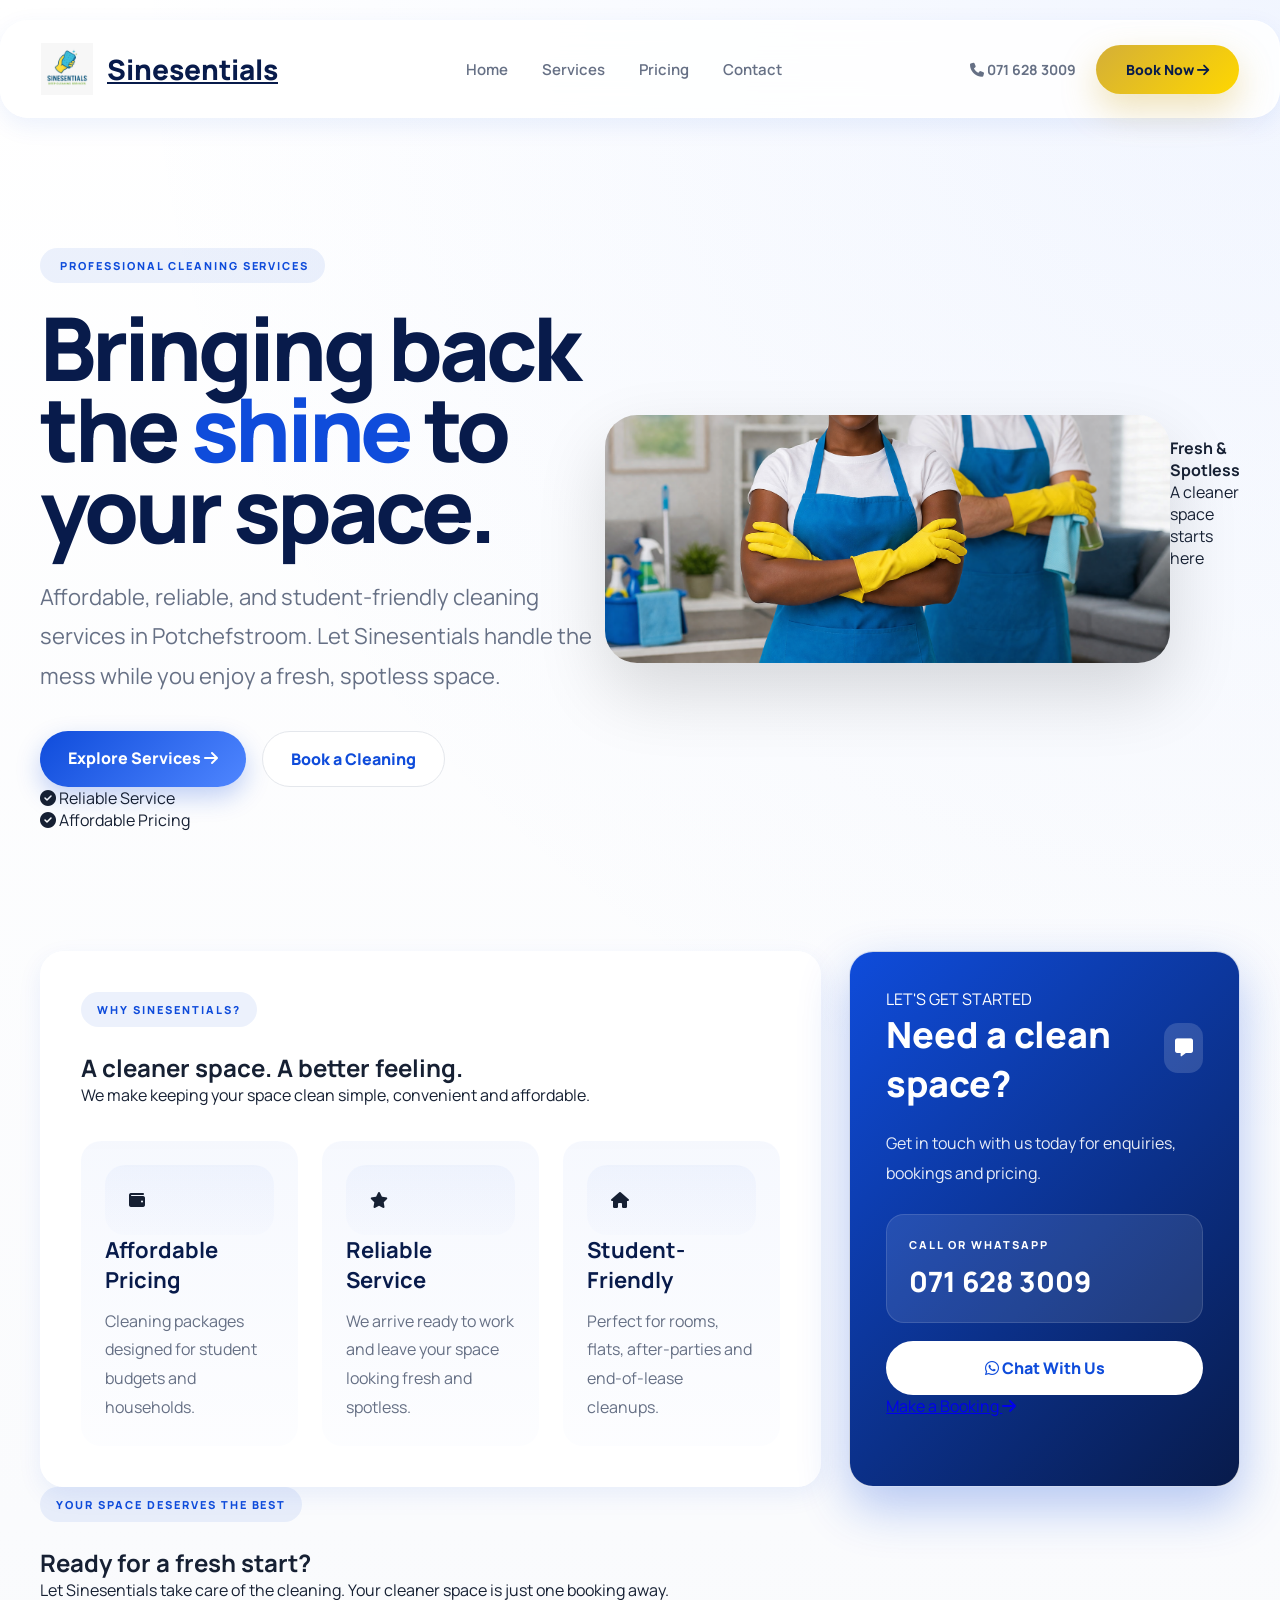
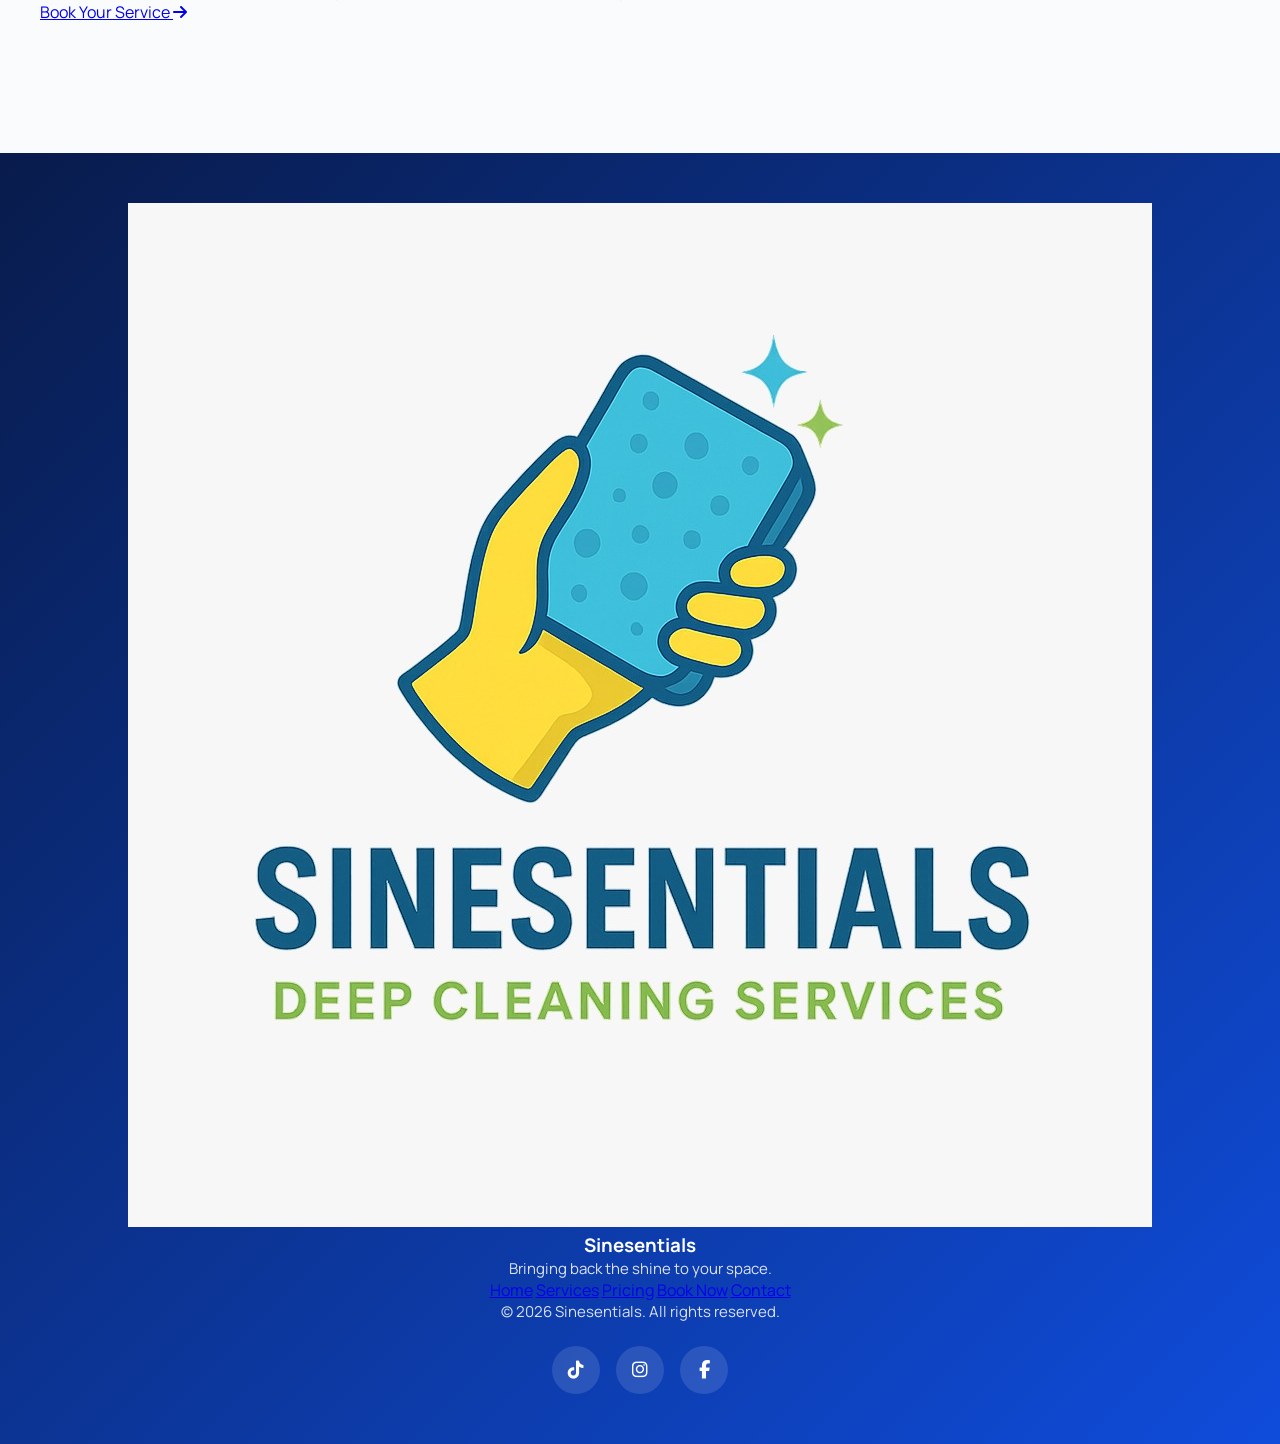
==== index.html @ b604d3ef "Update index.html" ====
<!DOCTYPE html>
<html lang="en">
<head>
  <meta charset="UTF-8">
  <meta name="viewport" content="width=device-width, initial-scale=1.0">

  <title>Sinesentials | Professional Cleaning Services</title>

  <meta name="description" content="Affordable, reliable and student-friendly cleaning services in Potchefstroom. Book your cleaning service with Sinesentials.">

  <link rel="preconnect" href="https://fonts.googleapis.com">
  <link rel="preconnect" href="https://fonts.gstatic.com" crossorigin>

  <link href="https://fonts.googleapis.com/css2?family=Manrope:wght@400;500;600;700;800&display=swap" rel="stylesheet">

  <link rel="stylesheet" href="https://cdnjs.cloudflare.com/ajax/libs/font-awesome/6.5.0/css/all.min.css">

  <link rel="stylesheet" href="style.css">

  <script defer src="/_vercel/insights/script.js"></script>
</head>

<body>

<div class="site-shell">

  <!-- NAVIGATION -->

  <header class="topbar">

    <a href="index.html" class="brand">
      <img src="logo.jpeg" alt="Sinesentials logo" class="logo-img">
      <span>Sinesentials</span>
    </a>

    <button
      class="menu-toggle"
      id="menuToggle"
      aria-label="Open navigation menu"
      aria-expanded="false"
      aria-controls="mobileNav"
    >
      <i class="fas fa-bars"></i>
    </button>

    <nav class="nav" id="mobileNav">

      <a href="index.html" class="active">Home</a>
      <a href="services.html">Services</a>
      <a href="pricing.html">Pricing</a>
      <a href="contact.html">Contact</a>

    </nav>

    <div class="topbar-right">

      <a href="tel:+27716283009" class="phone-link">
        <i class="fas fa-phone"></i>
        071 628 3009
      </a>

      <a href="booking.html" class="book-btn">
        Book Now <i class="fas fa-arrow-right"></i>
      </a>

    </div>

  </header>


  <!-- MAIN CONTENT -->

  <main class="page-main">

    <!-- HERO SECTION -->

    <section class="hero hero-home">

      <div class="hero-left">

        <p class="eyebrow">
          <i class="fas fa-sparkles"></i>
          PROFESSIONAL CLEANING SERVICES
        </p>

        <h1>
          Bringing back the
          <span>shine</span>
          to your space.
        </h1>

        <p class="hero-text">
          Affordable, reliable, and student-friendly cleaning
          services in Potchefstroom. Let Sinesentials handle
          the mess while you enjoy a fresh, spotless space.
        </p>

        <div class="hero-actions">

          <a href="services.html" class="primary-btn">
            Explore Services
            <i class="fas fa-arrow-right"></i>
          </a>

          <a href="booking.html" class="secondary-btn">
            Book a Cleaning
          </a>

        </div>

        <div class="hero-trust">

          <div>
            <i class="fas fa-check-circle"></i>
            Reliable Service
          </div>

          <div>
            <i class="fas fa-check-circle"></i>
            Affordable Pricing
          </div>

        </div>

      </div>


      <div class="hero-right">

        <img
          src="background.png"
          alt="Sinesentials professional cleaning services"
        >

        <div class="image-badge">
          <i class="fas fa-sparkles"></i>

          <div>
            <strong>Fresh & Spotless</strong>
            <span>A cleaner space starts here</span>
          </div>
        </div>

      </div>

    </section>


    <!-- WHY CHOOSE US -->

    <section class="home-grid">

      <div class="feature-card large-card">

        <div class="section-heading">

          <p class="eyebrow">WHY SINESENTIALS?</p>

          <h2>
            A cleaner space.
            <span>A better feeling.</span>
          </h2>

          <p>
            We make keeping your space clean simple,
            convenient and affordable.
          </p>

        </div>


        <div class="feature-list">

          <div class="feature-item">

            <div class="feature-icon">
              <i class="fas fa-wallet"></i>
            </div>

            <h3>Affordable Pricing</h3>

            <p>
              Cleaning packages designed for student budgets
              and households.
            </p>

          </div>


          <div class="feature-item">

            <div class="feature-icon">
              <i class="fas fa-star"></i>
            </div>

            <h3>Reliable Service</h3>

            <p>
              We arrive ready to work and leave your space
              looking fresh and spotless.
            </p>

          </div>


          <div class="feature-item">

            <div class="feature-icon">
              <i class="fas fa-house"></i>
            </div>

            <h3>Student-Friendly</h3>

            <p>
              Perfect for rooms, flats, after-parties
              and end-of-lease cleanups.
            </p>

          </div>

        </div>

      </div>


      <!-- CONTACT CARD -->

      <aside class="contact-card">

        <div class="contact-top">

          <div>
            <p class="contact-label">LET'S GET STARTED</p>
            <h2>Need a clean space?</h2>
          </div>

          <div class="contact-icon">
            <i class="fas fa-message"></i>
          </div>

        </div>

        <p class="contact-copy">
          Get in touch with us today for enquiries,
          bookings and pricing.
        </p>


        <div class="contact-call-box">

          <span>CALL OR WHATSAPP</span>

          <a href="tel:+27716283009">
            071 628 3009
          </a>

        </div>


        <a
          href="https://wa.me/27716283009"
          target="_blank"
          rel="noopener noreferrer"
          class="message-btn"
        >
          <i class="fab fa-whatsapp"></i>
          Chat With Us
        </a>

        <a href="booking.html" class="contact-book-link">
          Make a Booking
          <i class="fas fa-arrow-right"></i>
        </a>

      </aside>

    </section>


    <!-- CALL TO ACTION -->

    <section class="cta-section">

      <div>

        <p class="eyebrow">YOUR SPACE DESERVES THE BEST</p>

        <h2>Ready for a fresh start?</h2>

        <p>
          Let Sinesentials take care of the cleaning.
          Your cleaner space is just one booking away.
        </p>

      </div>

      <a href="booking.html" class="cta-btn">
        Book Your Service
        <i class="fas fa-arrow-right"></i>
      </a>

    </section>

  </main>


  <!-- FOOTER -->

  <footer class="footer">

    <div class="footer-content">

      <div class="footer-brand">

        <img src="logo.jpeg" alt="Sinesentials logo">

        <div>
          <h3>Sinesentials</h3>
          <p>Bringing back the shine to your space.</p>
        </div>

      </div>


      <div class="footer-links">

        <a href="index.html">Home</a>
        <a href="services.html">Services</a>
        <a href="pricing.html">Pricing</a>
        <a href="booking.html">Book Now</a>
        <a href="contact.html">Contact</a>

      </div>

    </div>


    <div class="footer-bottom">

      <p>
        &copy; 2026 Sinesentials. All rights reserved.
      </p>

      <div class="socials">

        <a
          href="https://www.tiktok.com/@Sinesentials"
          target="_blank"
          rel="noopener noreferrer"
          aria-label="TikTok"
        >
          <i class="fab fa-tiktok"></i>
        </a>

        <a
          href="https://www.instagram.com/Sinesentials"
          target="_blank"
          rel="noopener noreferrer"
          aria-label="Instagram"
        >
          <i class="fab fa-instagram"></i>
        </a>

        <a
          href="https://www.facebook.com/"
          target="_blank"
          rel="noopener noreferrer"
          aria-label="Facebook"
        >
          <i class="fab fa-facebook-f"></i>
        </a>

      </div>

    </div>

  </footer>

</div>


<!-- MOBILE MENU SCRIPT -->

<script>

document.addEventListener("DOMContentLoaded", function () {

  const menuToggle = document.getElementById("menuToggle");
  const mobileNav = document.getElementById("mobileNav");

  if (!menuToggle || !mobileNav) return;

  menuToggle.addEventListener("click", function () {

    const isOpen = mobileNav.classList.toggle("active");

    menuToggle.setAttribute("aria-expanded", isOpen);

    menuToggle.innerHTML = isOpen
      ? '<i class="fas fa-times"></i>'
      : '<i class="fas fa-bars"></i>';

  });


  mobileNav.querySelectorAll("a").forEach(function(link) {

    link.addEventListener("click", function() {

      mobileNav.classList.remove("active");

      menuToggle.setAttribute("aria-expanded", "false");

      menuToggle.innerHTML = '<i class="fas fa-bars"></i>';

    });

  });

});

</script>

</body>
</html>
---- style.css ----
@import url('https://fonts.googleapis.com/css2?family=Manrope:wght@400;500;600;700;800&display=swap');

:root{
  --primary:#0F4CDB;
  --primary-dark:#081B4B;
  --primary-light:#4F86FF;

  --accent:#D4AF37;

  --white:#FFFFFF;
  --background:#F6F8FC;
  --card:#FFFFFF;

  --text:#162033;
  --muted:#667085;

  --border:#E4E7EC;

  --shadow-sm:0 8px 24px rgba(15,76,219,.08);
  --shadow-md:0 15px 40px rgba(15,76,219,.12);
  --shadow-lg:0 25px 60px rgba(15,76,219,.18);

  --radius:24px;
}

*{
  margin:0;
  padding:0;
  box-sizing:border-box;
}

html{
  scroll-behavior:smooth;
}

body{
  font-family:"Manrope",sans-serif;
  background:
  radial-gradient(circle at top right,
  rgba(79,134,255,.08),
  transparent 35%),
  linear-gradient(
  180deg,
  #ffffff 0%,
  #f5f7fb 100%);

  color:var(--text);
}

.site-shell{
  min-height:100vh;
  width:100%;
}

.topbar{
  max-width:1400px;
  margin:20px auto 0;

  padding:22px 40px;

  display:flex;
  align-items:center;
  justify-content:space-between;

  gap:24px;

  background:rgba(255,255,255,.85);

  backdrop-filter:blur(18px);

  border:1px solid rgba(255,255,255,.6);

  border-radius:28px;

  box-shadow:var(--shadow-sm);
}

.brand{
  display:flex;
  align-items:center;
  gap:14px;

  font-size:28px;
  font-weight:800;

  color:var(--primary-dark);

  white-space:nowrap;
}

.logo-img{
  width:52px;
  height:52px;
  object-fit:contain;
}

.nav{
  display:flex;
  align-items:center;
  justify-content:center;

  gap:34px;

  flex:1;
}

.nav a{
  text-decoration:none;

  color:var(--muted);

  font-size:15px;
  font-weight:600;

  transition:.3s ease;
}

.nav a:hover{
  color:var(--primary);
}

.topbar-right{
  display:flex;
  align-items:center;
  gap:20px;
}

.phone-link{
  text-decoration:none;

  color:var(--muted);

  font-size:14px;
  font-weight:700;
}

.book-btn{
  text-decoration:none;

  background:linear-gradient(
  135deg,
  #D4AF37,
  #FFD700);

  color:#081B4B;

  padding:15px 30px;

  border-radius:999px;

  font-size:14px;
  font-weight:900;

  box-shadow:
  0 15px 35px rgba(212,175,55,.35);

  transition:.3s ease;
}

.book-btn:hover{
  transform:translateY(-3px);

  box-shadow:
  0 20px 45px rgba(212,175,55,.45);
}

.book-btn:hover{
  transform:translateY(-2px);

  box-shadow:
  0 15px 35px rgba(15,76,219,.35);
}

.page-main{
  max-width:1400px;
  margin:0 auto;
  padding:50px 40px;
}

.eyebrow{
  display:inline-block;

  padding:10px 16px;

  border-radius:999px;

  background:
  rgba(15,76,219,.08);

  color:var(--primary);

  font-size:11px;
  font-weight:800;

  letter-spacing:.18em;

  margin-bottom:24px;
}

.hero-home{
  display:flex;
  align-items:center;
  justify-content:space-between;

  gap:70px;

  padding:80px 0;
}

.hero-left{
  flex:1;
}

.hero-right{
  flex:1;

  display:flex;
  justify-content:flex-end;
}

.hero-right img{
  width:100%;
  max-width:620px;

  border-radius:32px;

  box-shadow:
  0 30px 70px rgba(0,0,0,.14);
}

.hero-home h1{
  font-size:88px;

  line-height:.92;

  letter-spacing:-4px;

  font-weight:900;

  color:var(--primary-dark);
}

.hero-home h1 span{
  color:var(--primary);
}

.hero-text{
  margin-top:28px;

  max-width:700px;

  font-size:22px;

  line-height:1.8;

  color:var(--muted);
}

.hero-actions{
  display:flex;
  gap:16px;

  margin-top:34px;

  flex-wrap:wrap;
}

.primary-btn{
  text-decoration:none;

  background:
  linear-gradient(
  135deg,
  var(--primary),
  var(--primary-light));

  color:white;

  padding:16px 28px;

  border-radius:999px;

  font-weight:800;

  box-shadow:
  0 10px 25px rgba(15,76,219,.25);

  transition:.3s;
}

.primary-btn:hover{
  transform:translateY(-3px);
}

.secondary-btn{
  text-decoration:none;

  background:white;

  color:var(--primary);

  border:1px solid var(--border);

  padding:16px 28px;

  border-radius:999px;

  font-weight:800;

  transition:.3s;
}

.secondary-btn:hover{
  border-color:var(--primary);
}

.trust-banner{
  display:grid;

  grid-template-columns:
  repeat(4,1fr);

  gap:20px;

  margin-bottom:50px;
}

.trust-banner div{
  background:white;

  border-radius:20px;

  padding:24px;

  text-align:center;

  font-weight:700;

  box-shadow:var(--shadow-sm);
}

.page-hero{
  padding:40px 0 30px;
}

.page-title{
  font-size:72px;
  line-height:.95;
  letter-spacing:-3px;
  font-weight:900;
  color:var(--primary-dark);
  max-width:900px;
}

.page-subtext{
  margin-top:24px;

  max-width:760px;

  font-size:21px;
  line-height:1.8;

  color:var(--muted);
}

.feature-card,
.contact-card,
.rates-section,
.service-page-card,
.contact-page-card,
.booking-card{
  background:rgba(255,255,255,.95);

  border:1px solid rgba(255,255,255,.8);

  backdrop-filter:blur(10px);

  border-radius:var(--radius);

  box-shadow:var(--shadow-sm);

  transition:.35s ease;
}

.feature-card:hover,
.service-page-card:hover,
.pricing-card:hover{
  transform:translateY(-8px);

  box-shadow:var(--shadow-md);
}

.home-grid{
  display:grid;

  grid-template-columns:2fr 1fr;

  gap:28px;

  margin-top:40px;
}

.large-card{
  padding:40px;
}

.card-title-row{
  display:flex;
  align-items:center;
  gap:12px;
}

.card-title-row h2{
  font-size:38px;
  font-weight:900;
  color:var(--primary-dark);
}

.feature-list{
  display:grid;

  grid-template-columns:
  repeat(3,1fr);

  gap:24px;

  margin-top:35px;
}

.feature-list div{
  padding:24px;

  border-radius:20px;

  background:
  linear-gradient(
  180deg,
  rgba(15,76,219,.04),
  rgba(15,76,219,.01));
}

.feature-list h3{
  font-size:22px;

  margin-bottom:12px;

  color:var(--primary-dark);
}

.feature-list p{
  color:var(--muted);

  line-height:1.8;
}

.contact-card,
.blue-card{
  background:
  linear-gradient(
  135deg,
  #0F4CDB,
  #081B4B);

  color:white;

  padding:36px;

  box-shadow:
  0 20px 50px rgba(15,76,219,.30);
}

.contact-top{
  display:flex;
  justify-content:space-between;
  align-items:center;
}

.contact-top h2{
  font-size:36px;
  font-weight:900;
  color:white;
}

.contact-icon{
  width:50px;
  height:50px;

  border-radius:14px;

  background:
  rgba(255,255,255,.15);

  display:flex;
  align-items:center;
  justify-content:center;

  font-size:18px;
}

.contact-copy{
  margin-top:20px;

  line-height:1.9;

  color:rgba(255,255,255,.9);
}

.contact-call-box{
  margin-top:26px;

  background:
  rgba(255,255,255,.10);

  border:1px solid
  rgba(255,255,255,.12);

  border-radius:18px;

  padding:22px;
}

.contact-call-box span{
  display:block;

  font-size:11px;

  letter-spacing:.18em;

  font-weight:800;

  margin-bottom:10px;
}

.contact-call-box a{
  color:white;

  text-decoration:none;

  font-size:28px;

  font-weight:900;
}

.message-btn{
  margin-top:18px;

  display:block;

  text-align:center;

  background:white;

  color:var(--primary);

  text-decoration:none;

  padding:16px;

  border-radius:999px;

  font-weight:800;

  transition:.3s;
}

.message-btn:hover{
  transform:translateY(-2px);
}

.services-page-grid{
  display:grid;

  grid-template-columns:
  repeat(2,1fr);

  gap:24px;

  margin-top:30px;
}

.service-page-card{
  padding:34px;
}

.service-page-card h2{
  font-size:30px;

  margin-bottom:12px;

  color:var(--primary-dark);
}

.service-page-card p{
  color:var(--muted);

  line-height:1.9;
}

.desktop-rates{
  margin-top:30px;

  padding:40px;
}

.rates-subtext{
  margin-top:12px;

  color:var(--muted);

  font-size:17px;
}

.pricing-cards{
  display:grid;

  grid-template-columns:
  repeat(2,1fr);

  gap:20px;

  margin-top:28px;
}

.pricing-card{
  background:white;

  border-radius:22px;

  padding:28px;

  text-decoration:none;

  color:inherit;

  display:flex;

  justify-content:space-between;

  align-items:center;

  gap:20px;

  border:1px solid
  rgba(15,76,219,.08);

  box-shadow:
  0 10px 25px rgba(0,0,0,.04);

  transition:.35s;
}

.pricing-card:hover{
  border-color:var(--primary);
}

.pricing-card h3{
  font-size:22px;

  margin-bottom:6px;

  color:var(--primary-dark);
}

.pricing-card p{
  color:var(--muted);
}

.pricing-card span{
  font-size:28px;

  font-weight:900;

  color:var(--primary);
}

.contact-page-grid{
  display:grid;

  grid-template-columns:1fr 1fr;

  gap:24px;

  margin-top:30px;
}

.contact-page-card{
  padding:36px;
}

.light-card{
  background:white;
}

.light-card h2{
  font-size:34px;

  margin-bottom:24px;

  color:var(--primary-dark);
}

.contact-info-block{
  padding:20px 0;
}

.contact-info-block + .contact-info-block{
  border-top:1px solid var(--border);
}

.contact-info-block h3{
  font-size:18px;

  margin-bottom:8px;

  color:var(--primary);
}

.contact-info-block p,
.contact-info-block a{
  color:var(--muted);

  text-decoration:none;

  line-height:1.8;
}

.booking-section{
  margin-top:32px;
}

.booking-card{
  padding:40px;
}

.booking-form{
  width:100%;
}

.form-grid{
  display:grid;
  grid-template-columns:repeat(2,1fr);
  gap:22px;
}

.form-group{
  display:flex;
  flex-direction:column;
}

.form-group label{
  font-size:14px;
  font-weight:800;
  margin-bottom:8px;
  color:var(--primary-dark);
}

.form-group input,
.form-group select,
.form-group textarea{
  width:100%;

  background:#fff;

  border:1px solid var(--border);

  border-radius:18px;

  padding:16px 18px;

  font-size:15px;

  color:var(--text);

  transition:.3s ease;

  outline:none;
}

.form-group textarea{
  resize:vertical;
}

.form-group input:focus,
.form-group select:focus,
.form-group textarea:focus{
  border-color:var(--primary);

  box-shadow:
  0 0 0 4px rgba(15,76,219,.10);
}

.full-width{
  margin-top:22px;
}

.form-actions{
  margin-top:30px;
}

.form-btn{
  width:100%;

  border:none;
  cursor:pointer;

  background:linear-gradient(
  135deg,
  #D4AF37,
  #FFD700);

  color:#081B4B;

  padding:20px;

  border-radius:18px;

  font-size:17px;
  font-weight:900;

  box-shadow:
  0 15px 35px rgba(212,175,55,.35);

  transition:.3s ease;
}

.form-btn:hover{
  transform:translateY(-3px);

  box-shadow:
  0 20px 45px rgba(212,175,55,.45);
}
footer{
  margin-top:80px;

  background:
  linear-gradient(
  135deg,
  #081B4B,
  #0F4CDB);

  color:white;

  text-align:center;

  padding:50px 20px;
}

footer p{
  font-size:15px;
  color:rgba(255,255,255,.85);
}

.socials{
  margin-top:24px;

  display:flex;
  justify-content:center;
  gap:16px;
}

.socials a{
  width:48px;
  height:48px;

  border-radius:50%;

  display:flex;
  align-items:center;
  justify-content:center;

  background:
  rgba(255,255,255,.12);

  color:white;

  text-decoration:none;

  font-size:18px;

  transition:.3s ease;
}

.socials a:hover{
  transform:translateY(-4px);

  background:white;

  color:var(--primary);
}

@keyframes fadeUp{
  from{
    opacity:0;
    transform:translateY(30px);
  }

  to{
    opacity:1;
    transform:translateY(0);
  }
}

.hero-left,
.hero-right,
.feature-card,
.contact-card,
.service-page-card,
.pricing-card,
.booking-card,
.contact-page-card{
  animation:fadeUp .8s ease;
}

::-webkit-scrollbar{
  width:10px;
}

::-webkit-scrollbar-track{
  background:#edf2ff;
}

::-webkit-scrollbar-thumb{
  background:var(--primary);
  border-radius:999px;
}

::-webkit-scrollbar-thumb:hover{
  background:var(--primary-dark);
}

@media (max-width:1100px){

  .hero-home{
    flex-direction:column;
    text-align:center;
    gap:50px;
  }

  .hero-right{
    justify-content:center;
  }

  .home-grid,
  .contact-page-grid{
    grid-template-columns:1fr;
  }

  .feature-list{
    grid-template-columns:1fr;
  }

  .services-page-grid{
    grid-template-columns:1fr;
  }

  .pricing-cards{
    grid-template-columns:1fr;
  }

  .hero-home h1{
    font-size:72px;
  }

  .page-title{
    font-size:60px;
  }
}

.menu-toggle{
  display:none;
  background:none;
  border:none;
  font-size:28px;
  cursor:pointer;
  color:var(--primary-dark);
  margin-left:auto;
}

/* MOBILE OPTIMIZATION */

.menu-toggle{
  display:none;
}

@media (max-width:768px){

  .page-main{
    padding:20px;
  }

  .topbar{
    padding:16px 20px;
    margin:10px;
    border-radius:20px;

    display:flex;
    align-items:center;
    justify-content:space-between;

    flex-wrap:nowrap;
  }

  .brand{
    font-size:20px;
  }

  .logo-img{
    width:40px;
    height:40px;
  }

  .nav{
    display:flex;
    gap:14px;
    flex-wrap:wrap;
    justify-content:center;
  }

  .nav a{
    font-size:13px;
  }

  .topbar-right{
    display:flex;
    gap:10px;
  }

  .phone-link{
    display:none;
  }

  .book-btn{
    padding:12px 18px;
    font-size:13px;
  }

  .hero-home{
    flex-direction:column;
    gap:30px;
    text-align:center;
  }

  .hero-home h1{
    font-size:42px;
    line-height:1;
  }

  .page-title{
    font-size:42px;
    line-height:1;
  }

  .hero-text,
  .page-subtext{
    font-size:16px;
    line-height:1.7;
  }

  .home-grid,
  .services-page-grid,
  .contact-page-grid,
  .pricing-cards{
    grid-template-columns:1fr;
  }

  .feature-list{
    grid-template-columns:1fr;
  }

  .form-grid{
    grid-template-columns:1fr;
  }

  .booking-card,
  .large-card,
  .contact-card,
  .service-page-card,
  .contact-page-card{
    padding:24px;
  }

  .hero-right img{
    max-width:100%;
  }
}
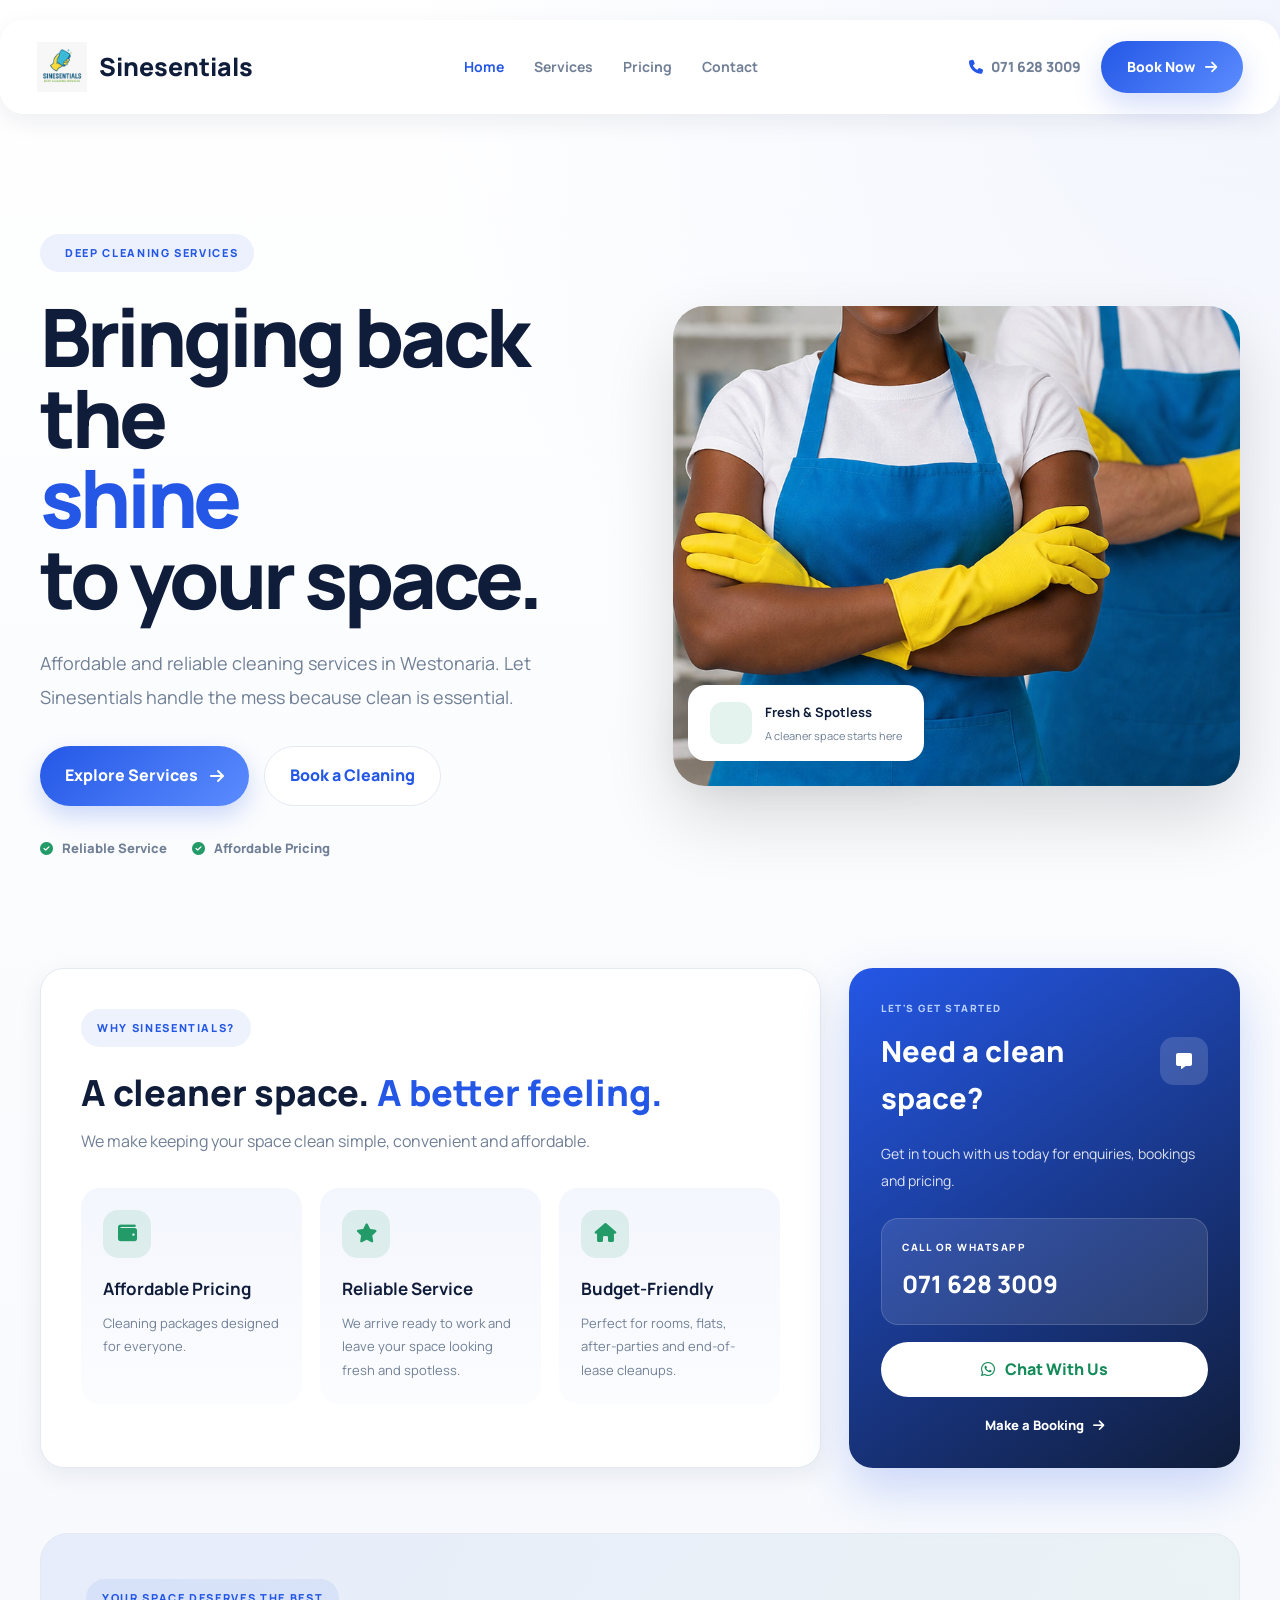
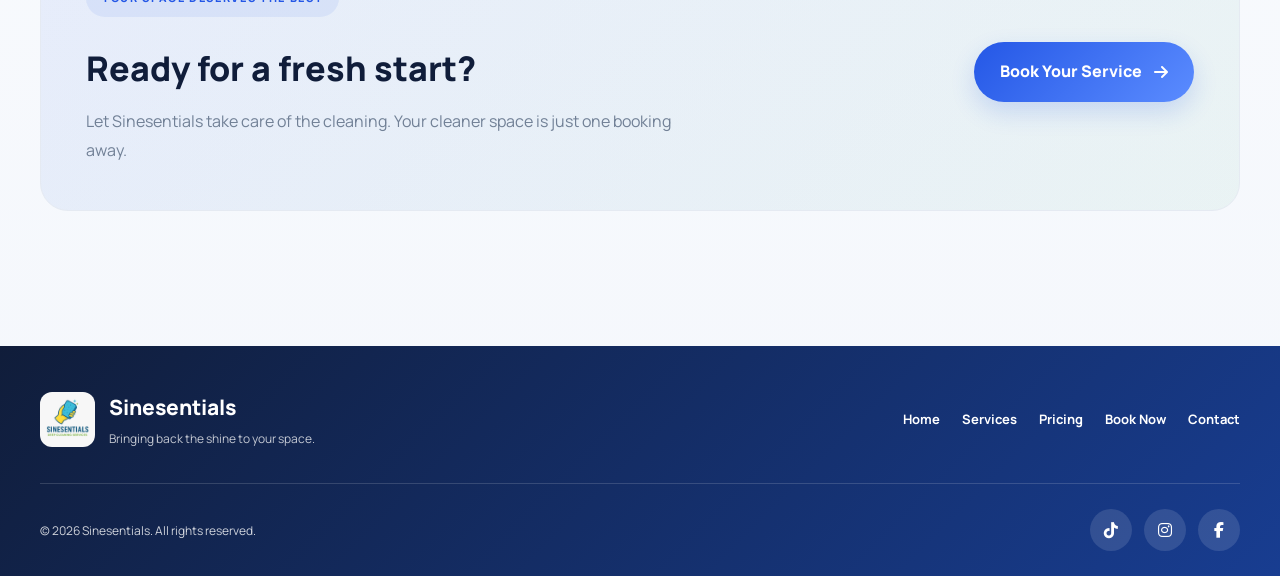
==== commit 13f34255: "Update index.html" ====
--- a/index.html
+++ b/index.html
@@ -5,7 +5,7 @@
   <meta charset="UTF-8">
   <meta name="viewport" content="width=device-width, initial-scale=1.0">
 
-  <title>Sinesentials | Professional Cleaning Services</title>
+  <title>Sinesentials | Deep Cleaning Services</title>
 
   <meta name="description" content="Affordable, reliable and student-friendly cleaning services in Potchefstroom. Book your cleaning service with Sinesentials.">
 
@@ -81,7 +81,7 @@
 
         <p class="eyebrow">
           <i class="fas fa-sparkles"></i>
-          PROFESSIONAL CLEANING SERVICES
+          DEEP CLEANING SERVICES
         </p>
 
         <h1>
@@ -91,9 +91,9 @@
         </h1>
 
         <p class="hero-text">
-          Affordable, reliable, and student-friendly cleaning
-          services in Potchefstroom. Let Sinesentials handle
-          the mess while you enjoy a fresh, spotless space.
+          Affordable and reliable cleaning
+          services in Westonaria. Let Sinesentials handle
+          the mess because clean is essential.
         </p>
 
         <div class="hero-actions">
@@ -130,7 +130,7 @@
 
         <img
           src="background.png"
-          alt="Sinesentials professional cleaning services"
+          alt="Sinesentials deep cleaning services"
         >
 
         <div class="image-badge">
@@ -181,8 +181,7 @@
             <h3>Affordable Pricing</h3>
 
             <p>
-              Cleaning packages designed for student budgets
-              and households.
+              Cleaning packages designed for everyone.
             </p>
 
           </div>
@@ -210,7 +209,7 @@
               <i class="fas fa-house"></i>
             </div>
 
-            <h3>Student-Friendly</h3>
+            <h3>Budget-Friendly</h3>
 
             <p>
               Perfect for rooms, flats, after-parties
--- a/style.css
+++ b/style.css
@@ -1,1085 +1,1304 @@
+
 @import url('https://fonts.googleapis.com/css2?family=Manrope:wght@400;500;600;700;800&display=swap');
 
-:root{
-  --primary:#0F4CDB;
-  --primary-dark:#081B4B;
-  --primary-light:#4F86FF;
-
-  --accent:#D4AF37;
-
-  --white:#FFFFFF;
-  --background:#F6F8FC;
-  --card:#FFFFFF;
-
-  --text:#162033;
-  --muted:#667085;
-
-  --border:#E4E7EC;
-
-  --shadow-sm:0 8px 24px rgba(15,76,219,.08);
-  --shadow-md:0 15px 40px rgba(15,76,219,.12);
-  --shadow-lg:0 25px 60px rgba(15,76,219,.18);
-
-  --radius:24px;
-}
-
-*{
-  margin:0;
-  padding:0;
-  box-sizing:border-box;
-}
-
-html{
-  scroll-behavior:smooth;
-}
-
-body{
-  font-family:"Manrope",sans-serif;
+:root {
+  --primary: #2457E6;
+  --primary-dark: #101D3A;
+  --primary-light: #5B8CFF;
+  --accent: #239B68;
+  --white: #FFFFFF;
+  --background: #F4F7FC;
+  --text: #26344D;
+  --muted: #718096;
+  --border: #E5EAF2;
+
+  --shadow-sm: 0 8px 24px rgba(16,29,58,.07);
+  --shadow-md: 0 15px 40px rgba(16,29,58,.11);
+  --shadow-lg: 0 25px 60px rgba(16,29,58,.15);
+
+  --radius: 24px;
+}
+
+* {
+  margin: 0;
+  padding: 0;
+  box-sizing: border-box;
+}
+
+html {
+  scroll-behavior: smooth;
+  scroll-padding-top: 100px;
+}
+
+body {
+  font-family: "Manrope", sans-serif;
   background:
-  radial-gradient(circle at top right,
-  rgba(79,134,255,.08),
-  transparent 35%),
-  linear-gradient(
-  180deg,
-  #ffffff 0%,
-  #f5f7fb 100%);
-
-  color:var(--text);
-}
-
-.site-shell{
-  min-height:100vh;
-  width:100%;
-}
-
-.topbar{
-  max-width:1400px;
-  margin:20px auto 0;
-
-  padding:22px 40px;
-
-  display:flex;
-  align-items:center;
-  justify-content:space-between;
-
-  gap:24px;
-
-  background:rgba(255,255,255,.85);
-
-  backdrop-filter:blur(18px);
-
-  border:1px solid rgba(255,255,255,.6);
-
-  border-radius:28px;
-
-  box-shadow:var(--shadow-sm);
-}
-
-.brand{
-  display:flex;
-  align-items:center;
-  gap:14px;
-
-  font-size:28px;
-  font-weight:800;
-
-  color:var(--primary-dark);
-
-  white-space:nowrap;
-}
-
-.logo-img{
-  width:52px;
-  height:52px;
-  object-fit:contain;
-}
-
-.nav{
-  display:flex;
-  align-items:center;
-  justify-content:center;
-
-  gap:34px;
-
-  flex:1;
-}
-
-.nav a{
-  text-decoration:none;
-
-  color:var(--muted);
-
-  font-size:15px;
-  font-weight:600;
-
-  transition:.3s ease;
-}
-
-.nav a:hover{
-  color:var(--primary);
-}
-
-.topbar-right{
-  display:flex;
-  align-items:center;
-  gap:20px;
-}
-
-.phone-link{
-  text-decoration:none;
-
-  color:var(--muted);
-
-  font-size:14px;
-  font-weight:700;
-}
-
-.book-btn{
-  text-decoration:none;
-
-  background:linear-gradient(
-  135deg,
-  #D4AF37,
-  #FFD700);
-
-  color:#081B4B;
-
-  padding:15px 30px;
-
-  border-radius:999px;
-
-  font-size:14px;
-  font-weight:900;
-
-  box-shadow:
-  0 15px 35px rgba(212,175,55,.35);
-
-  transition:.3s ease;
-}
-
-.book-btn:hover{
-  transform:translateY(-3px);
-
-  box-shadow:
-  0 20px 45px rgba(212,175,55,.45);
-}
-
-.book-btn:hover{
-  transform:translateY(-2px);
-
-  box-shadow:
-  0 15px 35px rgba(15,76,219,.35);
-}
-
-.page-main{
-  max-width:1400px;
-  margin:0 auto;
-  padding:50px 40px;
-}
-
-.eyebrow{
-  display:inline-block;
-
-  padding:10px 16px;
-
-  border-radius:999px;
-
-  background:
-  rgba(15,76,219,.08);
-
-  color:var(--primary);
-
-  font-size:11px;
-  font-weight:800;
-
-  letter-spacing:.18em;
-
-  margin-bottom:24px;
-}
-
-.hero-home{
-  display:flex;
-  align-items:center;
-  justify-content:space-between;
-
-  gap:70px;
-
-  padding:80px 0;
-}
-
-.hero-left{
-  flex:1;
-}
-
-.hero-right{
-  flex:1;
-
-  display:flex;
-  justify-content:flex-end;
-}
-
-.hero-right img{
-  width:100%;
-  max-width:620px;
-
-  border-radius:32px;
-
-  box-shadow:
-  0 30px 70px rgba(0,0,0,.14);
-}
-
-.hero-home h1{
-  font-size:88px;
-
-  line-height:.92;
-
-  letter-spacing:-4px;
-
-  font-weight:900;
-
-  color:var(--primary-dark);
-}
-
-.hero-home h1 span{
-  color:var(--primary);
-}
-
-.hero-text{
-  margin-top:28px;
-
-  max-width:700px;
-
-  font-size:22px;
-
-  line-height:1.8;
-
-  color:var(--muted);
-}
-
-.hero-actions{
-  display:flex;
-  gap:16px;
-
-  margin-top:34px;
-
-  flex-wrap:wrap;
-}
-
-.primary-btn{
-  text-decoration:none;
-
-  background:
-  linear-gradient(
-  135deg,
-  var(--primary),
-  var(--primary-light));
-
-  color:white;
-
-  padding:16px 28px;
-
-  border-radius:999px;
-
-  font-weight:800;
-
-  box-shadow:
-  0 10px 25px rgba(15,76,219,.25);
-
-  transition:.3s;
-}
-
-.primary-btn:hover{
-  transform:translateY(-3px);
-}
-
-.secondary-btn{
-  text-decoration:none;
-
-  background:white;
-
-  color:var(--primary);
-
-  border:1px solid var(--border);
-
-  padding:16px 28px;
-
-  border-radius:999px;
-
-  font-weight:800;
-
-  transition:.3s;
-}
-
-.secondary-btn:hover{
-  border-color:var(--primary);
-}
-
-.trust-banner{
-  display:grid;
-
-  grid-template-columns:
-  repeat(4,1fr);
-
-  gap:20px;
-
-  margin-bottom:50px;
-}
-
-.trust-banner div{
-  background:white;
-
-  border-radius:20px;
-
-  padding:24px;
-
-  text-align:center;
-
-  font-weight:700;
-
-  box-shadow:var(--shadow-sm);
-}
-
-.page-hero{
-  padding:40px 0 30px;
-}
-
-.page-title{
-  font-size:72px;
-  line-height:.95;
-  letter-spacing:-3px;
-  font-weight:900;
-  color:var(--primary-dark);
-  max-width:900px;
-}
-
-.page-subtext{
-  margin-top:24px;
-
-  max-width:760px;
-
-  font-size:21px;
-  line-height:1.8;
-
-  color:var(--muted);
+    radial-gradient(circle at top right, rgba(36,87,230,.06), transparent 35%),
+    linear-gradient(180deg, #FFFFFF 0%, #F4F7FC 100%);
+  color: var(--text);
+  overflow-x: hidden;
+  line-height: 1.6;
+}
+
+a {
+  -webkit-tap-highlight-color: transparent;
+}
+
+button,
+input,
+select,
+textarea {
+  font: inherit;
+}
+
+img {
+  max-width: 100%;
+}
+
+.site-shell {
+  min-height: 100vh;
+  width: 100%;
+}
+
+/* =========================
+   NAVIGATION
+========================= */
+
+.topbar {
+  max-width: 1400px;
+  margin: 20px auto 0;
+  padding: 20px 36px;
+  display: flex;
+  align-items: center;
+  justify-content: space-between;
+  gap: 25px;
+  background: rgba(255,255,255,.94);
+  backdrop-filter: blur(18px);
+  border: 1px solid rgba(255,255,255,.8);
+  border-radius: 24px;
+  box-shadow: var(--shadow-sm);
+  position: relative;
+  z-index: 100;
+}
+
+.brand {
+  display: flex;
+  align-items: center;
+  gap: 12px;
+  font-size: 25px;
+  font-weight: 800;
+  color: var(--primary-dark);
+  text-decoration: none;
+  white-space: nowrap;
+}
+
+.logo-img {
+  width: 50px;
+  height: 50px;
+  object-fit: contain;
+}
+
+.nav {
+  display: flex;
+  align-items: center;
+  justify-content: center;
+  gap: 30px;
+  flex: 1;
+}
+
+.nav a {
+  text-decoration: none;
+  color: var(--muted);
+  font-size: 14px;
+  font-weight: 700;
+  transition: .3s ease;
+}
+
+.nav a:hover,
+.nav a.active {
+  color: var(--primary);
+}
+
+.topbar-right {
+  display: flex;
+  align-items: center;
+  gap: 20px;
+}
+
+.phone-link {
+  text-decoration: none;
+  color: var(--muted);
+  font-size: 14px;
+  font-weight: 800;
+  white-space: nowrap;
+}
+
+.phone-link i {
+  color: var(--primary);
+  margin-right: 5px;
+}
+
+.book-btn {
+  text-decoration: none;
+  display: inline-flex;
+  align-items: center;
+  justify-content: center;
+  gap: 10px;
+  background: linear-gradient(135deg, var(--primary), var(--primary-light));
+  color: var(--white);
+  padding: 15px 26px;
+  border-radius: 999px;
+  font-size: 14px;
+  font-weight: 900;
+  box-shadow: 0 12px 30px rgba(36,87,230,.20);
+  transition: .3s ease;
+}
+
+.book-btn:hover {
+  transform: translateY(-3px);
+  box-shadow: var(--shadow-md);
+}
+
+.menu-toggle {
+  display: none;
+  background: none;
+  border: none;
+  font-size: 25px;
+  cursor: pointer;
+  color: var(--primary-dark);
+}
+
+/* =========================
+   GENERAL PAGE LAYOUT
+========================= */
+
+.page-main {
+  max-width: 1400px;
+  margin: auto;
+  padding: 55px 40px;
+}
+
+.page-intro {
+  text-align: center;
+  max-width: 780px;
+  margin: 20px auto 45px;
+}
+
+.page-intro h1 {
+  color: var(--primary-dark);
+  font-size: clamp(36px, 5vw, 58px);
+  line-height: 1.15;
+  font-weight: 900;
+  letter-spacing: -2px;
+}
+
+.page-intro h1 span {
+  color: var(--primary);
+}
+
+.page-intro p {
+  color: var(--muted);
+  font-size: 16px;
+  line-height: 1.9;
+  margin-top: 18px;
+}
+
+.eyebrow {
+  display: inline-flex;
+  align-items: center;
+  gap: 9px;
+  padding: 10px 16px;
+  border-radius: 999px;
+  background: rgba(36,87,230,.08);
+  color: var(--primary);
+  font-size: 11px;
+  font-weight: 800;
+  letter-spacing: .15em;
+  margin-bottom: 24px;
+}
+
+/* =========================
+   HOMEPAGE HERO
+========================= */
+
+.hero-home {
+  display: flex;
+  align-items: center;
+  justify-content: space-between;
+  gap: 65px;
+  padding: 65px 0 90px;
+}
+
+.hero-left {
+  flex: 1;
+  animation: fadeUp .8s ease;
+}
+
+.hero-right {
+  flex: 1;
+  position: relative;
+  display: flex;
+  justify-content: flex-end;
+  animation: fadeUp .8s ease;
+}
+
+.hero-home h1 {
+  font-size: clamp(48px, 6.3vw, 82px);
+  line-height: 1;
+  letter-spacing: -4px;
+  font-weight: 900;
+  color: var(--primary-dark);
+}
+
+.hero-home h1 span {
+  color: var(--primary);
+  display: block;
+}
+
+.hero-text {
+  margin-top: 27px;
+  max-width: 620px;
+  font-size: 18px;
+  line-height: 1.9;
+  color: var(--muted);
+}
+
+.hero-actions {
+  display: flex;
+  gap: 15px;
+  margin-top: 32px;
+  flex-wrap: wrap;
+}
+
+.primary-btn,
+.secondary-btn {
+  display: inline-flex;
+  align-items: center;
+  justify-content: center;
+  gap: 12px;
+  text-decoration: none;
+  padding: 16px 25px;
+  border-radius: 999px;
+  font-weight: 800;
+  transition: .3s ease;
+}
+
+.primary-btn {
+  background: linear-gradient(135deg, var(--primary), var(--primary-light));
+  color: white;
+  box-shadow: 0 10px 25px rgba(36,87,230,.22);
+}
+
+.primary-btn:hover {
+  transform: translateY(-3px);
+  box-shadow: var(--shadow-md);
+}
+
+.secondary-btn {
+  background: white;
+  color: var(--primary);
+  border: 1px solid var(--border);
+}
+
+.secondary-btn:hover {
+  border-color: var(--primary);
+  transform: translateY(-3px);
+}
+
+.hero-trust {
+  display: flex;
+  gap: 25px;
+  margin-top: 32px;
+  flex-wrap: wrap;
+}
+
+.hero-trust div {
+  color: var(--muted);
+  font-size: 13px;
+  font-weight: 800;
+}
+
+.hero-trust i {
+  color: var(--accent);
+  margin-right: 6px;
+}
+
+.hero-right img {
+  width: 100%;
+  max-width: 620px;
+  height: 480px;
+  object-fit: cover;
+  border-radius: 32px;
+  box-shadow: 0 30px 70px rgba(0,0,0,.14);
+}
+
+.image-badge {
+  position: absolute;
+  bottom: 25px;
+  left: 15px;
+  display: flex;
+  align-items: center;
+  gap: 13px;
+  background: white;
+  padding: 17px 22px;
+  border-radius: 18px;
+  box-shadow: var(--shadow-md);
+}
+
+.image-badge > i {
+  width: 42px;
+  height: 42px;
+  border-radius: 13px;
+  background: rgba(35,155,104,.12);
+  color: var(--accent);
+  display: flex;
+  align-items: center;
+  justify-content: center;
+}
+
+.image-badge strong,
+.image-badge span {
+  display: block;
+}
+
+.image-badge strong {
+  color: var(--primary-dark);
+  font-size: 13px;
+}
+
+.image-badge span {
+  color: var(--muted);
+  font-size: 11px;
+  margin-top: 4px;
+}
+
+/* =========================
+   HOMEPAGE FEATURE GRID
+========================= */
+
+.home-grid {
+  display: grid;
+  grid-template-columns: 2fr 1fr;
+  gap: 28px;
+  margin-top: 20px;
 }
 
 .feature-card,
-.contact-card,
-.rates-section,
-.service-page-card,
-.contact-page-card,
-.booking-card{
-  background:rgba(255,255,255,.95);
-
-  border:1px solid rgba(255,255,255,.8);
-
-  backdrop-filter:blur(10px);
-
-  border-radius:var(--radius);
-
-  box-shadow:var(--shadow-sm);
-
-  transition:.35s ease;
-}
-
-.feature-card:hover,
-.service-page-card:hover,
-.pricing-card:hover{
-  transform:translateY(-8px);
-
-  box-shadow:var(--shadow-md);
-}
-
-.home-grid{
-  display:grid;
-
-  grid-template-columns:2fr 1fr;
-
-  gap:28px;
-
-  margin-top:40px;
-}
-
-.large-card{
-  padding:40px;
-}
-
-.card-title-row{
-  display:flex;
-  align-items:center;
-  gap:12px;
-}
-
-.card-title-row h2{
-  font-size:38px;
-  font-weight:900;
-  color:var(--primary-dark);
-}
-
-.feature-list{
-  display:grid;
-
-  grid-template-columns:
-  repeat(3,1fr);
-
-  gap:24px;
-
-  margin-top:35px;
-}
-
-.feature-list div{
-  padding:24px;
-
-  border-radius:20px;
-
-  background:
-  linear-gradient(
-  180deg,
-  rgba(15,76,219,.04),
-  rgba(15,76,219,.01));
-}
-
-.feature-list h3{
-  font-size:22px;
-
-  margin-bottom:12px;
-
-  color:var(--primary-dark);
-}
-
-.feature-list p{
-  color:var(--muted);
-
-  line-height:1.8;
-}
-
-.contact-card,
-.blue-card{
-  background:
-  linear-gradient(
-  135deg,
-  #0F4CDB,
-  #081B4B);
-
-  color:white;
-
-  padding:36px;
-
-  box-shadow:
-  0 20px 50px rgba(15,76,219,.30);
-}
-
-.contact-top{
-  display:flex;
-  justify-content:space-between;
-  align-items:center;
-}
-
-.contact-top h2{
-  font-size:36px;
-  font-weight:900;
-  color:white;
-}
-
-.contact-icon{
-  width:50px;
-  height:50px;
-
-  border-radius:14px;
-
-  background:
-  rgba(255,255,255,.15);
-
-  display:flex;
-  align-items:center;
-  justify-content:center;
-
-  font-size:18px;
-}
-
-.contact-copy{
-  margin-top:20px;
-
-  line-height:1.9;
-
-  color:rgba(255,255,255,.9);
-}
-
-.contact-call-box{
-  margin-top:26px;
-
-  background:
-  rgba(255,255,255,.10);
-
-  border:1px solid
-  rgba(255,255,255,.12);
-
-  border-radius:18px;
-
-  padding:22px;
-}
-
-.contact-call-box span{
-  display:block;
-
-  font-size:11px;
-
-  letter-spacing:.18em;
-
-  font-weight:800;
-
-  margin-bottom:10px;
-}
-
-.contact-call-box a{
-  color:white;
-
-  text-decoration:none;
-
-  font-size:28px;
-
-  font-weight:900;
-}
-
-.message-btn{
-  margin-top:18px;
-
-  display:block;
-
-  text-align:center;
-
-  background:white;
-
-  color:var(--primary);
-
-  text-decoration:none;
-
-  padding:16px;
-
-  border-radius:999px;
-
-  font-weight:800;
-
-  transition:.3s;
-}
-
-.message-btn:hover{
-  transform:translateY(-2px);
-}
-
-.services-page-grid{
-  display:grid;
-
-  grid-template-columns:
-  repeat(2,1fr);
-
-  gap:24px;
-
-  margin-top:30px;
-}
-
-.service-page-card{
-  padding:34px;
-}
-
-.service-page-card h2{
-  font-size:30px;
-
-  margin-bottom:12px;
-
-  color:var(--primary-dark);
-}
-
-.service-page-card p{
-  color:var(--muted);
-
-  line-height:1.9;
-}
-
-.desktop-rates{
-  margin-top:30px;
-
-  padding:40px;
-}
-
-.rates-subtext{
-  margin-top:12px;
-
-  color:var(--muted);
-
-  font-size:17px;
-}
-
-.pricing-cards{
-  display:grid;
-
-  grid-template-columns:
-  repeat(2,1fr);
-
-  gap:20px;
-
-  margin-top:28px;
-}
-
-.pricing-card{
-  background:white;
-
-  border-radius:22px;
-
-  padding:28px;
-
-  text-decoration:none;
-
-  color:inherit;
-
-  display:flex;
-
-  justify-content:space-between;
-
-  align-items:center;
-
-  gap:20px;
-
-  border:1px solid
-  rgba(15,76,219,.08);
-
-  box-shadow:
-  0 10px 25px rgba(0,0,0,.04);
-
-  transition:.35s;
-}
-
-.pricing-card:hover{
-  border-color:var(--primary);
-}
-
-.pricing-card h3{
-  font-size:22px;
-
-  margin-bottom:6px;
-
-  color:var(--primary-dark);
-}
-
-.pricing-card p{
-  color:var(--muted);
-}
-
-.pricing-card span{
-  font-size:28px;
-
-  font-weight:900;
-
-  color:var(--primary);
-}
-
-.contact-page-grid{
-  display:grid;
-
-  grid-template-columns:1fr 1fr;
-
-  gap:24px;
-
-  margin-top:30px;
-}
-
-.contact-page-card{
-  padding:36px;
-}
-
-.light-card{
-  background:white;
-}
-
-.light-card h2{
-  font-size:34px;
-
-  margin-bottom:24px;
-
-  color:var(--primary-dark);
-}
-
-.contact-info-block{
-  padding:20px 0;
-}
-
-.contact-info-block + .contact-info-block{
-  border-top:1px solid var(--border);
-}
-
-.contact-info-block h3{
-  font-size:18px;
-
-  margin-bottom:8px;
-
-  color:var(--primary);
-}
-
-.contact-info-block p,
-.contact-info-block a{
-  color:var(--muted);
-
-  text-decoration:none;
-
-  line-height:1.8;
-}
-
-.booking-section{
-  margin-top:32px;
-}
-
-.booking-card{
-  padding:40px;
-}
-
-.booking-form{
-  width:100%;
-}
-
-.form-grid{
-  display:grid;
-  grid-template-columns:repeat(2,1fr);
-  gap:22px;
-}
-
-.form-group{
-  display:flex;
-  flex-direction:column;
-}
-
-.form-group label{
-  font-size:14px;
-  font-weight:800;
-  margin-bottom:8px;
-  color:var(--primary-dark);
+.contact-card {
+  border-radius: var(--radius);
+  box-shadow: var(--shadow-sm);
+}
+
+.large-card {
+  background: white;
+  padding: 40px;
+  border: 1px solid var(--border);
+}
+
+.section-heading h2 {
+  font-size: 36px;
+  line-height: 1.2;
+  color: var(--primary-dark);
+  font-weight: 900;
+}
+
+.section-heading h2 span {
+  color: var(--primary);
+}
+
+.section-heading > p:last-child {
+  margin-top: 13px;
+  color: var(--muted);
+  line-height: 1.8;
+}
+
+.feature-list {
+  display: grid;
+  grid-template-columns: repeat(3,1fr);
+  gap: 18px;
+  margin-top: 32px;
+}
+
+.feature-item {
+  padding: 22px;
+  border-radius: 19px;
+  background: linear-gradient(180deg, rgba(36,87,230,.05), rgba(36,87,230,.015));
+  transition: .3s ease;
+}
+
+.feature-item:hover {
+  transform: translateY(-5px);
+  box-shadow: var(--shadow-sm);
+}
+
+.feature-icon {
+  width: 48px;
+  height: 48px;
+  display: flex;
+  align-items: center;
+  justify-content: center;
+  border-radius: 15px;
+  background: rgba(35,155,104,.12);
+  color: var(--accent);
+  font-size: 19px;
+  margin-bottom: 17px;
+}
+
+.feature-item h3 {
+  font-size: 17px;
+  margin-bottom: 10px;
+  color: var(--primary-dark);
+}
+
+.feature-item p {
+  color: var(--muted);
+  font-size: 13px;
+  line-height: 1.8;
+}
+
+/* =========================
+   CONTACT CARD - HOMEPAGE
+========================= */
+
+.contact-card {
+  background: linear-gradient(145deg, var(--primary), var(--primary-dark));
+  color: white;
+  padding: 32px;
+  box-shadow: 0 20px 50px rgba(36,87,230,.22);
+}
+
+.contact-top {
+  display: flex;
+  align-items: center;
+  justify-content: space-between;
+  gap: 10px;
+}
+
+.contact-label {
+  font-size: 10px;
+  font-weight: 800;
+  letter-spacing: .15em;
+  color: #B8D0FF;
+  margin-bottom: 12px;
+}
+
+.contact-top h2 {
+  font-size: 29px;
+  font-weight: 900;
+  color: white;
+}
+
+.contact-icon {
+  width: 48px;
+  height: 48px;
+  flex-shrink: 0;
+  border-radius: 14px;
+  background: rgba(255,255,255,.15);
+  display: flex;
+  align-items: center;
+  justify-content: center;
+}
+
+.contact-copy {
+  margin-top: 20px;
+  line-height: 1.9;
+  color: rgba(255,255,255,.85);
+  font-size: 14px;
+}
+
+.contact-call-box {
+  margin-top: 24px;
+  background: rgba(255,255,255,.1);
+  border: 1px solid rgba(255,255,255,.15);
+  border-radius: 17px;
+  padding: 20px;
+}
+
+.contact-call-box span {
+  display: block;
+  font-size: 10px;
+  letter-spacing: .15em;
+  font-weight: 800;
+  margin-bottom: 10px;
+}
+
+.contact-call-box a {
+  color: white;
+  text-decoration: none;
+  font-size: 24px;
+  font-weight: 900;
+}
+
+.message-btn {
+  margin-top: 17px;
+  display: flex;
+  align-items: center;
+  justify-content: center;
+  gap: 10px;
+  background: white;
+  color: #168B5A;
+  text-decoration: none;
+  padding: 15px;
+  border-radius: 999px;
+  font-weight: 900;
+  transition: .3s ease;
+}
+
+.message-btn:hover {
+  transform: translateY(-3px);
+}
+
+.contact-book-link {
+  display: flex;
+  align-items: center;
+  justify-content: center;
+  gap: 9px;
+  margin-top: 18px;
+  color: white;
+  text-decoration: none;
+  font-size: 13px;
+  font-weight: 800;
+}
+
+/* =========================
+   SERVICES PAGE
+========================= */
+
+.services-grid {
+  display: grid;
+  grid-template-columns: repeat(3, 1fr);
+  gap: 25px;
+  margin: 35px 0 60px;
+}
+
+.service-card {
+  background: white;
+  border: 1px solid var(--border);
+  border-radius: 22px;
+  padding: 30px;
+  box-shadow: var(--shadow-sm);
+  transition: .3s ease;
+  display: flex;
+  flex-direction: column;
+}
+
+.service-card:hover {
+  transform: translateY(-7px);
+  box-shadow: var(--shadow-md);
+  border-color: rgba(36,87,230,.25);
+}
+
+.service-icon {
+  width: 58px;
+  height: 58px;
+  border-radius: 17px;
+  display: flex;
+  align-items: center;
+  justify-content: center;
+  background: rgba(36,87,230,.09);
+  color: var(--primary);
+  font-size: 23px;
+  margin-bottom: 22px;
+}
+
+.service-card h2,
+.service-card h3 {
+  color: var(--primary-dark);
+  font-size: 20px;
+  font-weight: 900;
+  margin-bottom: 12px;
+}
+
+.service-card p {
+  color: var(--muted);
+  font-size: 14px;
+  line-height: 1.85;
+  margin-bottom: 22px;
+  flex: 1;
+}
+
+.service-card a {
+  display: inline-flex;
+  align-items: center;
+  gap: 9px;
+  color: var(--primary);
+  text-decoration: none;
+  font-weight: 800;
+  font-size: 13px;
+  transition: .3s ease;
+}
+
+.service-card a:hover {
+  gap: 14px;
+}
+
+/* =========================
+   PRICING PAGE
+========================= */
+
+.pricing-grid {
+  display: grid;
+  grid-template-columns: repeat(3, 1fr);
+  gap: 24px;
+  margin: 35px 0 55px;
+}
+
+.pricing-card {
+  background: white;
+  border: 1px solid var(--border);
+  border-radius: 22px;
+  padding: 30px;
+  box-shadow: var(--shadow-sm);
+  transition: .3s ease;
+  display: flex;
+  flex-direction: column;
+}
+
+.pricing-card:hover {
+  transform: translateY(-6px);
+  box-shadow: var(--shadow-md);
+  border-color: rgba(36,87,230,.3);
+}
+
+.pricing-card h2,
+.pricing-card h3 {
+  color: var(--primary-dark);
+  font-size: 19px;
+  font-weight: 900;
+}
+
+.pricing-card p {
+  color: var(--muted);
+  font-size: 13px;
+  line-height: 1.8;
+  margin-top: 10px;
+}
+
+.price {
+  color: var(--primary);
+  font-size: 34px;
+  font-weight: 900;
+  margin: 18px 0;
+  line-height: 1.2;
+}
+
+.price span {
+  font-size: 13px;
+  color: var(--muted);
+  font-weight: 600;
+}
+
+.pricing-card .book-btn {
+  margin-top: auto;
+  width: 100%;
+}
+
+.desktop-rates {
+  margin-top: 35px;
+}
+
+/* =========================
+   CONTACT PAGE
+========================= */
+
+.contact-grid {
+  display: grid;
+  grid-template-columns: repeat(2, 1fr);
+  gap: 25px;
+  margin: 35px 0 55px;
+}
+
+.contact-info-card {
+  background: white;
+  border: 1px solid var(--border);
+  border-radius: 22px;
+  padding: 32px;
+  box-shadow: var(--shadow-sm);
+  transition: .3s ease;
+}
+
+.contact-info-card:hover {
+  transform: translateY(-5px);
+  box-shadow: var(--shadow-md);
+}
+
+.contact-info-card h2,
+.contact-info-card h3 {
+  color: var(--primary-dark);
+  font-size: 21px;
+  font-weight: 900;
+  margin-bottom: 15px;
+}
+
+.contact-info-card p {
+  color: var(--muted);
+  font-size: 14px;
+  line-height: 1.9;
+}
+
+.contact-info-card a {
+  color: var(--primary);
+  font-weight: 800;
+  text-decoration: none;
+  overflow-wrap: anywhere;
+}
+
+.contact-info-card a:hover {
+  color: var(--primary-dark);
+}
+
+.contact-info-icon {
+  width: 52px;
+  height: 52px;
+  border-radius: 16px;
+  display: flex;
+  align-items: center;
+  justify-content: center;
+  background: rgba(36,87,230,.09);
+  color: var(--primary);
+  font-size: 21px;
+  margin-bottom: 20px;
+}
+
+/* =========================
+   BOOKING PAGE
+========================= */
+
+.booking-container {
+  max-width: 850px;
+  margin: 35px auto 60px;
+  background: white;
+  border: 1px solid var(--border);
+  border-radius: 26px;
+  padding: 40px;
+  box-shadow: var(--shadow-md);
+}
+
+.booking-form {
+  display: grid;
+  grid-template-columns: repeat(2, 1fr);
+  gap: 22px;
+}
+
+.form-group {
+  display: flex;
+  flex-direction: column;
+  gap: 9px;
+}
+
+.form-group.full-width {
+  grid-column: 1 / -1;
+}
+
+.form-group label {
+  color: var(--primary-dark);
+  font-size: 13px;
+  font-weight: 800;
 }
 
 .form-group input,
 .form-group select,
-.form-group textarea{
-  width:100%;
-
-  background:#fff;
-
-  border:1px solid var(--border);
-
-  border-radius:18px;
-
-  padding:16px 18px;
-
-  font-size:15px;
-
-  color:var(--text);
-
-  transition:.3s ease;
-
-  outline:none;
-}
-
-.form-group textarea{
-  resize:vertical;
+.form-group textarea {
+  width: 100%;
+  padding: 15px 16px;
+  border: 1px solid var(--border);
+  border-radius: 13px;
+  outline: none;
+  background: #FAFBFE;
+  color: var(--text);
+  font-size: 14px;
+  transition: .3s ease;
 }
 
 .form-group input:focus,
 .form-group select:focus,
-.form-group textarea:focus{
-  border-color:var(--primary);
-
-  box-shadow:
-  0 0 0 4px rgba(15,76,219,.10);
-}
-
-.full-width{
-  margin-top:22px;
-}
-
-.form-actions{
-  margin-top:30px;
-}
-
-.form-btn{
-  width:100%;
-
-  border:none;
-  cursor:pointer;
-
-  background:linear-gradient(
-  135deg,
-  #D4AF37,
-  #FFD700);
-
-  color:#081B4B;
-
-  padding:20px;
-
-  border-radius:18px;
-
-  font-size:17px;
-  font-weight:900;
-
-  box-shadow:
-  0 15px 35px rgba(212,175,55,.35);
-
-  transition:.3s ease;
-}
-
-.form-btn:hover{
-  transform:translateY(-3px);
-
-  box-shadow:
-  0 20px 45px rgba(212,175,55,.45);
-}
-footer{
-  margin-top:80px;
-
-  background:
-  linear-gradient(
-  135deg,
-  #081B4B,
-  #0F4CDB);
-
-  color:white;
-
-  text-align:center;
-
-  padding:50px 20px;
-}
-
-footer p{
-  font-size:15px;
-  color:rgba(255,255,255,.85);
-}
-
-.socials{
-  margin-top:24px;
-
-  display:flex;
-  justify-content:center;
-  gap:16px;
-}
-
-.socials a{
-  width:48px;
-  height:48px;
-
-  border-radius:50%;
-
-  display:flex;
-  align-items:center;
-  justify-content:center;
-
-  background:
-  rgba(255,255,255,.12);
-
-  color:white;
-
-  text-decoration:none;
-
-  font-size:18px;
-
-  transition:.3s ease;
-}
-
-.socials a:hover{
-  transform:translateY(-4px);
-
-  background:white;
-
-  color:var(--primary);
-}
-
-@keyframes fadeUp{
-  from{
-    opacity:0;
-    transform:translateY(30px);
-  }
-
-  to{
-    opacity:1;
-    transform:translateY(0);
-  }
-}
-
-.hero-left,
-.hero-right,
-.feature-card,
-.contact-card,
-.service-page-card,
-.pricing-card,
-.booking-card,
-.contact-page-card{
-  animation:fadeUp .8s ease;
-}
-
-::-webkit-scrollbar{
-  width:10px;
-}
-
-::-webkit-scrollbar-track{
-  background:#edf2ff;
-}
-
-::-webkit-scrollbar-thumb{
-  background:var(--primary);
-  border-radius:999px;
-}
-
-::-webkit-scrollbar-thumb:hover{
-  background:var(--primary-dark);
-}
-
-@media (max-width:1100px){
-
-  .hero-home{
-    flex-direction:column;
-    text-align:center;
-    gap:50px;
-  }
-
-  .hero-right{
-    justify-content:center;
-  }
-
-  .home-grid,
-  .contact-page-grid{
-    grid-template-columns:1fr;
-  }
-
-  .feature-list{
-    grid-template-columns:1fr;
-  }
-
-  .services-page-grid{
-    grid-template-columns:1fr;
-  }
-
-  .pricing-cards{
-    grid-template-columns:1fr;
-  }
-
-  .hero-home h1{
-    font-size:72px;
-  }
-
-  .page-title{
-    font-size:60px;
-  }
-}
-
-.menu-toggle{
-  display:none;
-  background:none;
-  border:none;
-  font-size:28px;
-  cursor:pointer;
-  color:var(--primary-dark);
-  margin-left:auto;
-}
-
-/* MOBILE OPTIMIZATION */
-
-.menu-toggle{
-  display:none;
-}
-
-@media (max-width:768px){
-
-  .page-main{
-    padding:20px;
-  }
-
-  .topbar{
-    padding:16px 20px;
-    margin:10px;
-    border-radius:20px;
-
-    display:flex;
-    align-items:center;
-    justify-content:space-between;
-
-    flex-wrap:nowrap;
-  }
-
-  .brand{
-    font-size:20px;
-  }
-
-  .logo-img{
-    width:40px;
-    height:40px;
-  }
-
-  .nav{
-    display:flex;
-    gap:14px;
-    flex-wrap:wrap;
-    justify-content:center;
-  }
-
-  .nav a{
-    font-size:13px;
-  }
-
-  .topbar-right{
-    display:flex;
-    gap:10px;
-  }
-
-  .phone-link{
-    display:none;
-  }
-
-  .book-btn{
-    padding:12px 18px;
-    font-size:13px;
-  }
-
-  .hero-home{
-    flex-direction:column;
-    gap:30px;
-    text-align:center;
-  }
-
-  .hero-home h1{
-    font-size:42px;
-    line-height:1;
-  }
-
-  .page-title{
-    font-size:42px;
-    line-height:1;
-  }
-
-  .hero-text,
-  .page-subtext{
-    font-size:16px;
-    line-height:1.7;
-  }
-
-  .home-grid,
-  .services-page-grid,
-  .contact-page-grid,
-  .pricing-cards{
-    grid-template-columns:1fr;
-  }
-
-  .feature-list{
-    grid-template-columns:1fr;
-  }
-
-  .form-grid{
-    grid-template-columns:1fr;
-  }
-
-  .booking-card,
+.form-group textarea:focus {
+  border-color: var(--primary);
+  background: white;
+  box-shadow: 0 0 0 4px rgba(36,87,230,.08);
+}
+
+.form-group textarea {
+  min-height: 130px;
+  resize: vertical;
+}
+
+.booking-form button,
+.submit-btn {
+  grid-column: 1 / -1;
+  width: 100%;
+  border: none;
+  cursor: pointer;
+}
+
+/* =========================
+   CALL TO ACTION
+========================= */
+
+.cta-section {
+  margin-top: 65px;
+  padding: 45px;
+  display: flex;
+  align-items: center;
+  justify-content: space-between;
+  gap: 25px;
+  border-radius: 28px;
+  background: linear-gradient(135deg, rgba(36,87,230,.08), rgba(35,155,104,.06));
+  border: 1px solid var(--border);
+}
+
+.cta-section h2 {
+  font-size: 34px;
+  font-weight: 900;
+  color: var(--primary-dark);
+}
+
+.cta-section p:not(.eyebrow) {
+  margin-top: 12px;
+  max-width: 600px;
+  color: var(--muted);
+  line-height: 1.8;
+}
+
+.cta-btn {
+  display: inline-flex;
+  align-items: center;
+  justify-content: center;
+  gap: 12px;
+  padding: 17px 26px;
+  border-radius: 999px;
+  background: linear-gradient(135deg, var(--primary), var(--primary-light));
+  color: white;
+  text-decoration: none;
+  font-weight: 900;
+  white-space: nowrap;
+  transition: .3s ease;
+  box-shadow: 0 10px 25px rgba(36,87,230,.18);
+}
+
+.cta-btn:hover {
+  transform: translateY(-3px);
+  box-shadow: var(--shadow-md);
+}
+
+/* =========================
+   FOOTER
+========================= */
+
+.footer {
+  margin-top: 80px;
+  padding: 45px 40px 25px;
+  background: linear-gradient(135deg, var(--primary-dark), #183D91);
+  color: white;
+}
+
+.footer-content,
+.footer-bottom {
+  max-width: 1320px;
+  margin: auto;
+  display: flex;
+  align-items: center;
+  justify-content: space-between;
+  gap: 25px;
+}
+
+.footer-brand {
+  display: flex;
+  align-items: center;
+  gap: 14px;
+}
+
+.footer-brand img {
+  width: 55px;
+  height: 55px;
+  object-fit: contain;
+  border-radius: 12px;
+}
+
+.footer-brand h3 {
+  font-size: 21px;
+  font-weight: 900;
+}
+
+.footer-brand p {
+  color: rgba(255,255,255,.75);
+  font-size: 12px;
+  margin-top: 5px;
+}
+
+.footer-links {
+  display: flex;
+  flex-wrap: wrap;
+  gap: 22px;
+}
+
+.footer-links a {
+  color: white;
+  text-decoration: none;
+  font-size: 13px;
+  font-weight: 700;
+  transition: .3s;
+}
+
+.footer-links a:hover {
+  color: #9EDFC2;
+}
+
+.footer-bottom {
+  border-top: 1px solid rgba(255,255,255,.15);
+  margin-top: 35px;
+  padding-top: 25px;
+}
+
+.footer-bottom p {
+  font-size: 12px;
+  color: rgba(255,255,255,.8);
+}
+
+.socials {
+  display: flex;
+  gap: 12px;
+}
+
+.socials a {
+  width: 42px;
+  height: 42px;
+  border-radius: 50%;
+  display: flex;
+  align-items: center;
+  justify-content: center;
+  background: rgba(255,255,255,.12);
+  color: white;
+  text-decoration: none;
+  transition: .3s ease;
+}
+
+.socials a:hover {
+  background: white;
+  color: var(--primary);
+  transform: translateY(-4px);
+}
+
+/* =========================
+   ANIMATIONS
+========================= */
+
+@keyframes fadeUp {
+  from {
+    opacity: 0;
+    transform: translateY(25px);
+  }
+
+  to {
+    opacity: 1;
+    transform: translateY(0);
+  }
+}
+
+/* =========================
+   TABLET
+========================= */
+
+@media (max-width: 1100px) {
+  .topbar {
+    margin-left: 20px;
+    margin-right: 20px;
+  }
+
+  .hero-home {
+    gap: 35px;
+  }
+
+  .hero-home h1 {
+    font-size: 60px;
+  }
+
+  .home-grid {
+    grid-template-columns: 1fr;
+  }
+
+  .services-grid,
+  .pricing-grid {
+    grid-template-columns: repeat(2, 1fr);
+  }
+
+  .feature-list {
+    grid-template-columns: repeat(3,1fr);
+  }
+}
+
+/* =========================
+   MOBILE
+========================= */
+
+@media (max-width: 768px) {
+  .topbar {
+    padding: 14px 17px;
+    margin: 10px;
+    border-radius: 18px;
+    flex-wrap: wrap;
+    gap: 10px;
+  }
+
+  .brand {
+    font-size: 20px;
+    gap: 9px;
+  }
+
+  .logo-img {
+    width: 40px;
+    height: 40px;
+  }
+
+  .menu-toggle {
+    display: block;
+    margin-left: auto;
+    padding: 8px;
+  }
+
+  .nav {
+    display: none;
+    position: absolute;
+    top: calc(100% + 10px);
+    left: 0;
+    right: 0;
+    flex-direction: column;
+    align-items: stretch;
+    gap: 0;
+    padding: 10px;
+    background: white;
+    border-radius: 16px;
+    box-shadow: var(--shadow-md);
+    z-index: 1000;
+  }
+
+  .nav.active {
+    display: flex;
+  }
+
+  .nav a {
+    padding: 14px;
+    font-size: 14px;
+  }
+
+  .topbar-right {
+    width: 100%;
+    justify-content: center;
+  }
+
+  .phone-link {
+    display: none;
+  }
+
+  .book-btn {
+    width: 100%;
+    padding: 13px 18px;
+  }
+
+  .page-main {
+    padding: 25px 18px;
+  }
+
+  .page-intro {
+    margin: 15px auto 32px;
+  }
+
+  .page-intro h1 {
+    font-size: clamp(34px, 9vw, 46px);
+    letter-spacing: -1.5px;
+  }
+
+  .page-intro p {
+    font-size: 14px;
+  }
+
+  .hero-home {
+    flex-direction: column;
+    text-align: center;
+    gap: 35px;
+    padding: 35px 0 55px;
+  }
+
+  .hero-home h1 {
+    font-size: clamp(42px, 10vw, 58px);
+    line-height: 1.05;
+    letter-spacing: -2px;
+  }
+
+  .hero-text {
+    font-size: 15px;
+    line-height: 1.8;
+    margin-left: auto;
+    margin-right: auto;
+  }
+
+  .hero-actions {
+    justify-content: center;
+  }
+
+  .hero-trust {
+    justify-content: center;
+    gap: 14px;
+  }
+
+  .hero-trust div {
+    font-size: 11px;
+  }
+
+  .hero-right {
+    width: 100%;
+  }
+
+  .hero-right img {
+    height: 320px;
+    width: 100%;
+    border-radius: 23px;
+  }
+
+  .image-badge {
+    bottom: 12px;
+    left: 10px;
+    padding: 12px;
+  }
+
+  .image-badge span {
+    font-size: 10px;
+  }
+
+  .home-grid {
+    grid-template-columns: 1fr;
+    gap: 20px;
+  }
+
   .large-card,
-  .contact-card,
-  .service-page-card,
-  .contact-page-card{
-    padding:24px;
-  }
-
-  .hero-right img{
-    max-width:100%;
-  }
-}
+  .contact-card {
+    padding: 24px;
+  }
+
+  .section-heading h2 {
+    font-size: 28px;
+  }
+
+  .feature-list {
+    grid-template-columns: 1fr;
+    gap: 13px;
+  }
+
+  .feature-item {
+    padding: 20px;
+  }
+
+  .contact-top h2 {
+    font-size: 25px;
+  }
+
+  .contact-call-box a {
+    font-size: 21px;
+  }
+
+  .services-grid,
+  .pricing-grid,
+  .contact-grid {
+    grid-template-columns: 1fr;
+    gap: 17px;
+  }
+
+  .service-card,
+  .pricing-card,
+  .contact-info-card {
+    padding: 24px;
+  }
+
+  .booking-container {
+    padding: 24px 18px;
+    border-radius: 20px;
+  }
+
+  .booking-form {
+    grid-template-columns: 1fr;
+    gap: 17px;
+  }
+
+  .form-group.full-width {
+    grid-column: auto;
+  }
+
+  .cta-section {
+    flex-direction: column;
+    align-items: flex-start;
+    padding: 28px 22px;
+    margin-top: 40px;
+  }
+
+  .cta-section h2 {
+    font-size: 27px;
+  }
+
+  .cta-btn {
+    width: 100%;
+  }
+
+  .footer {
+    padding: 35px 20px 20px;
+    margin-top: 50px;
+  }
+
+  .footer-content,
+  .footer-bottom {
+    flex-direction: column;
+    align-items: center;
+    text-align: center;
+  }
+
+  .footer-links {
+    justify-content: center;
+    gap: 16px;
+  }
+}
+
+/* =========================
+   SMALL PHONES
+========================= */
+
+@media (max-width: 380px) {
+  .hero-home h1 {
+    font-size: 39px;
+  }
+
+  .hero-actions {
+    flex-direction: column;
+  }
+
+  .primary-btn,
+  .secondary-btn {
+    width: 100%;
+  }
+
+  .hero-right img {
+    height: 260px;
+  }
+
+  .page-main {
+    padding-left: 14px;
+    padding-right: 14px;
+  }
+}
+
+/* =========================
+   ACCESSIBILITY
+========================= */
+
+:focus-visible {
+  outline: 3px solid rgba(35,155,104,.65);
+  outline-offset: 3px;
+}
+
+@media (prefers-reduced-motion: reduce) {
+  *,
+  *::before,
+  *::after {
+    scroll-behavior: auto !important;
+    animation-duration: .01ms !important;
+    transition-duration: .01ms !important;
+  }
+}
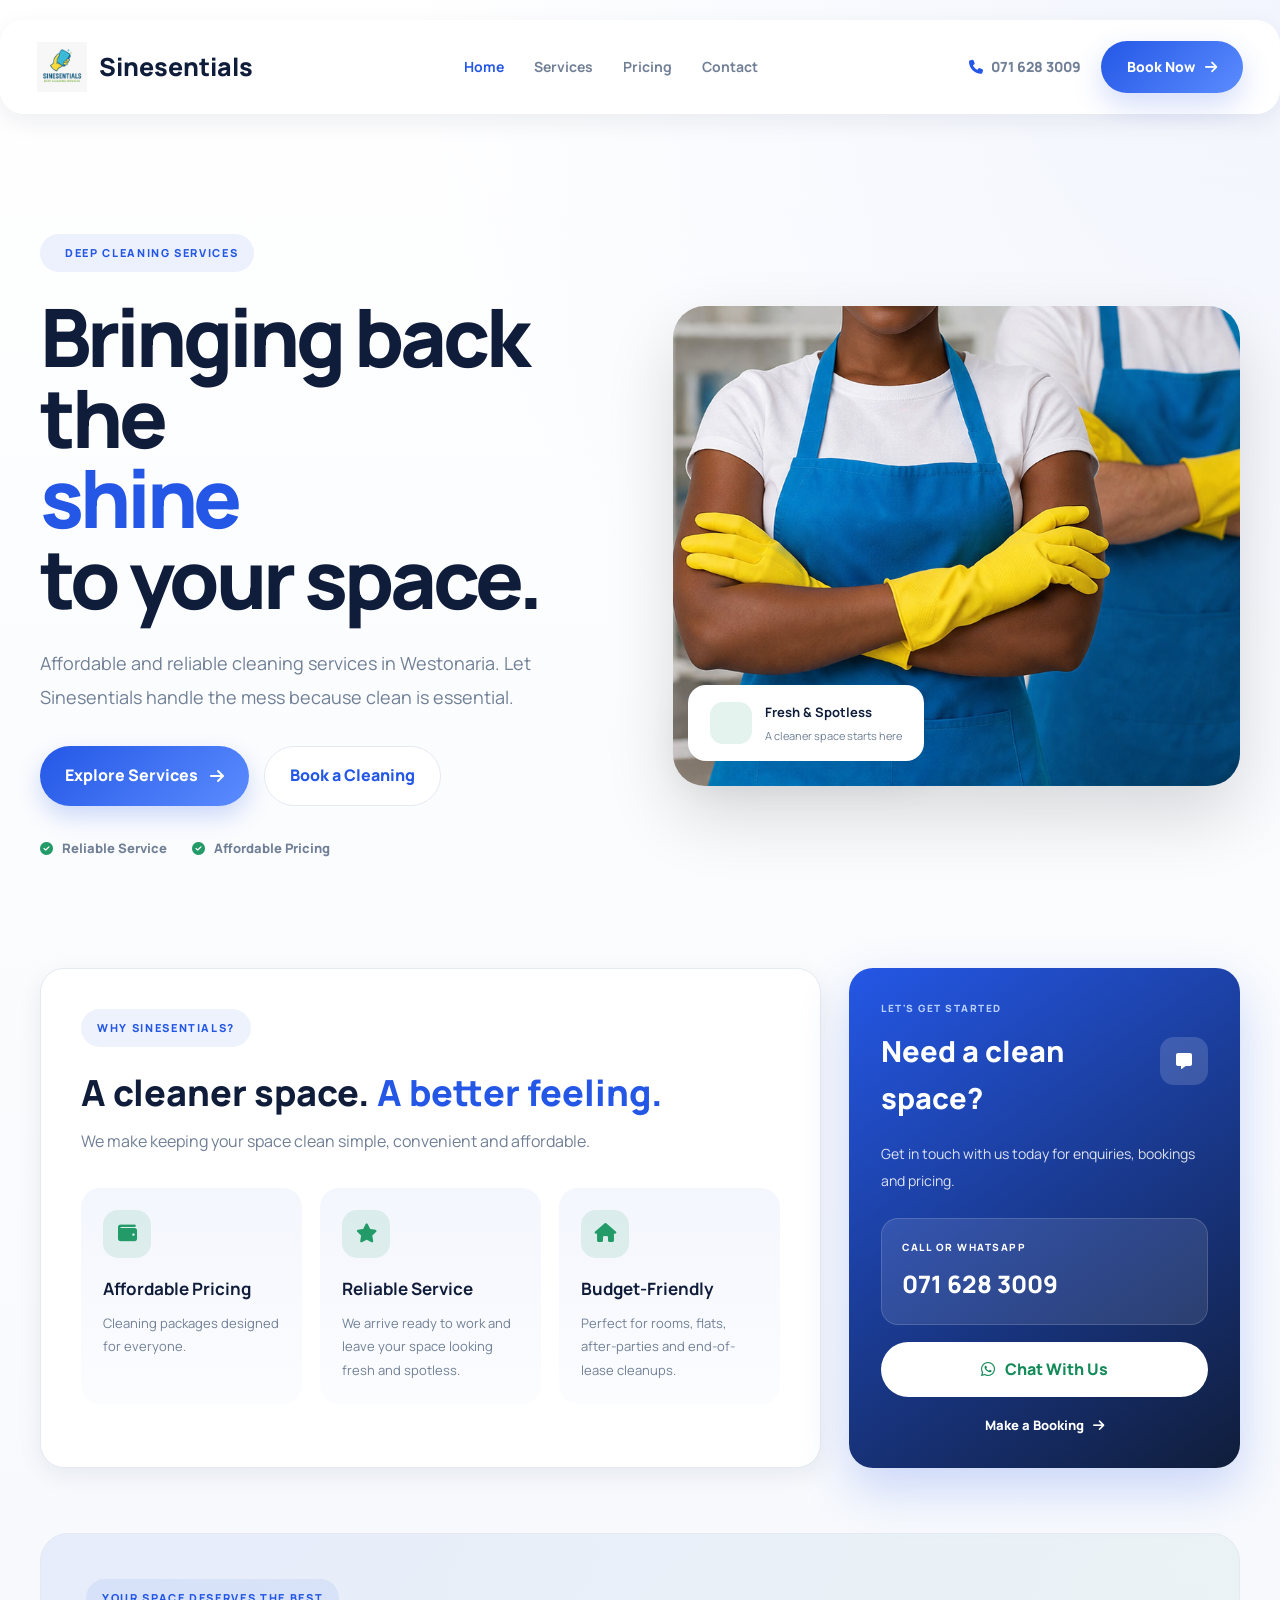
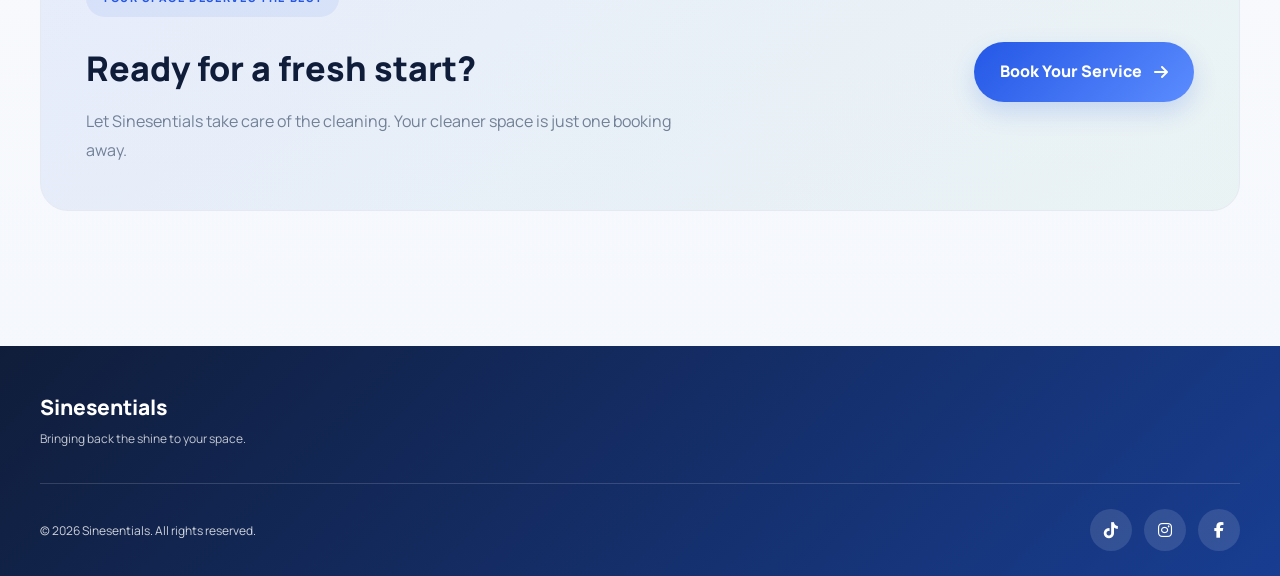
==== commit f71e5c82: "Update index.html" ====
--- a/index.html
+++ b/index.html
@@ -312,23 +312,10 @@
 
       <div class="footer-brand">
 
-        <img src="logo.jpeg" alt="Sinesentials logo">
-
         <div>
           <h3>Sinesentials</h3>
           <p>Bringing back the shine to your space.</p>
         </div>
-
-      </div>
-
-
-      <div class="footer-links">
-
-        <a href="index.html">Home</a>
-        <a href="services.html">Services</a>
-        <a href="pricing.html">Pricing</a>
-        <a href="booking.html">Book Now</a>
-        <a href="contact.html">Contact</a>
 
       </div>
 
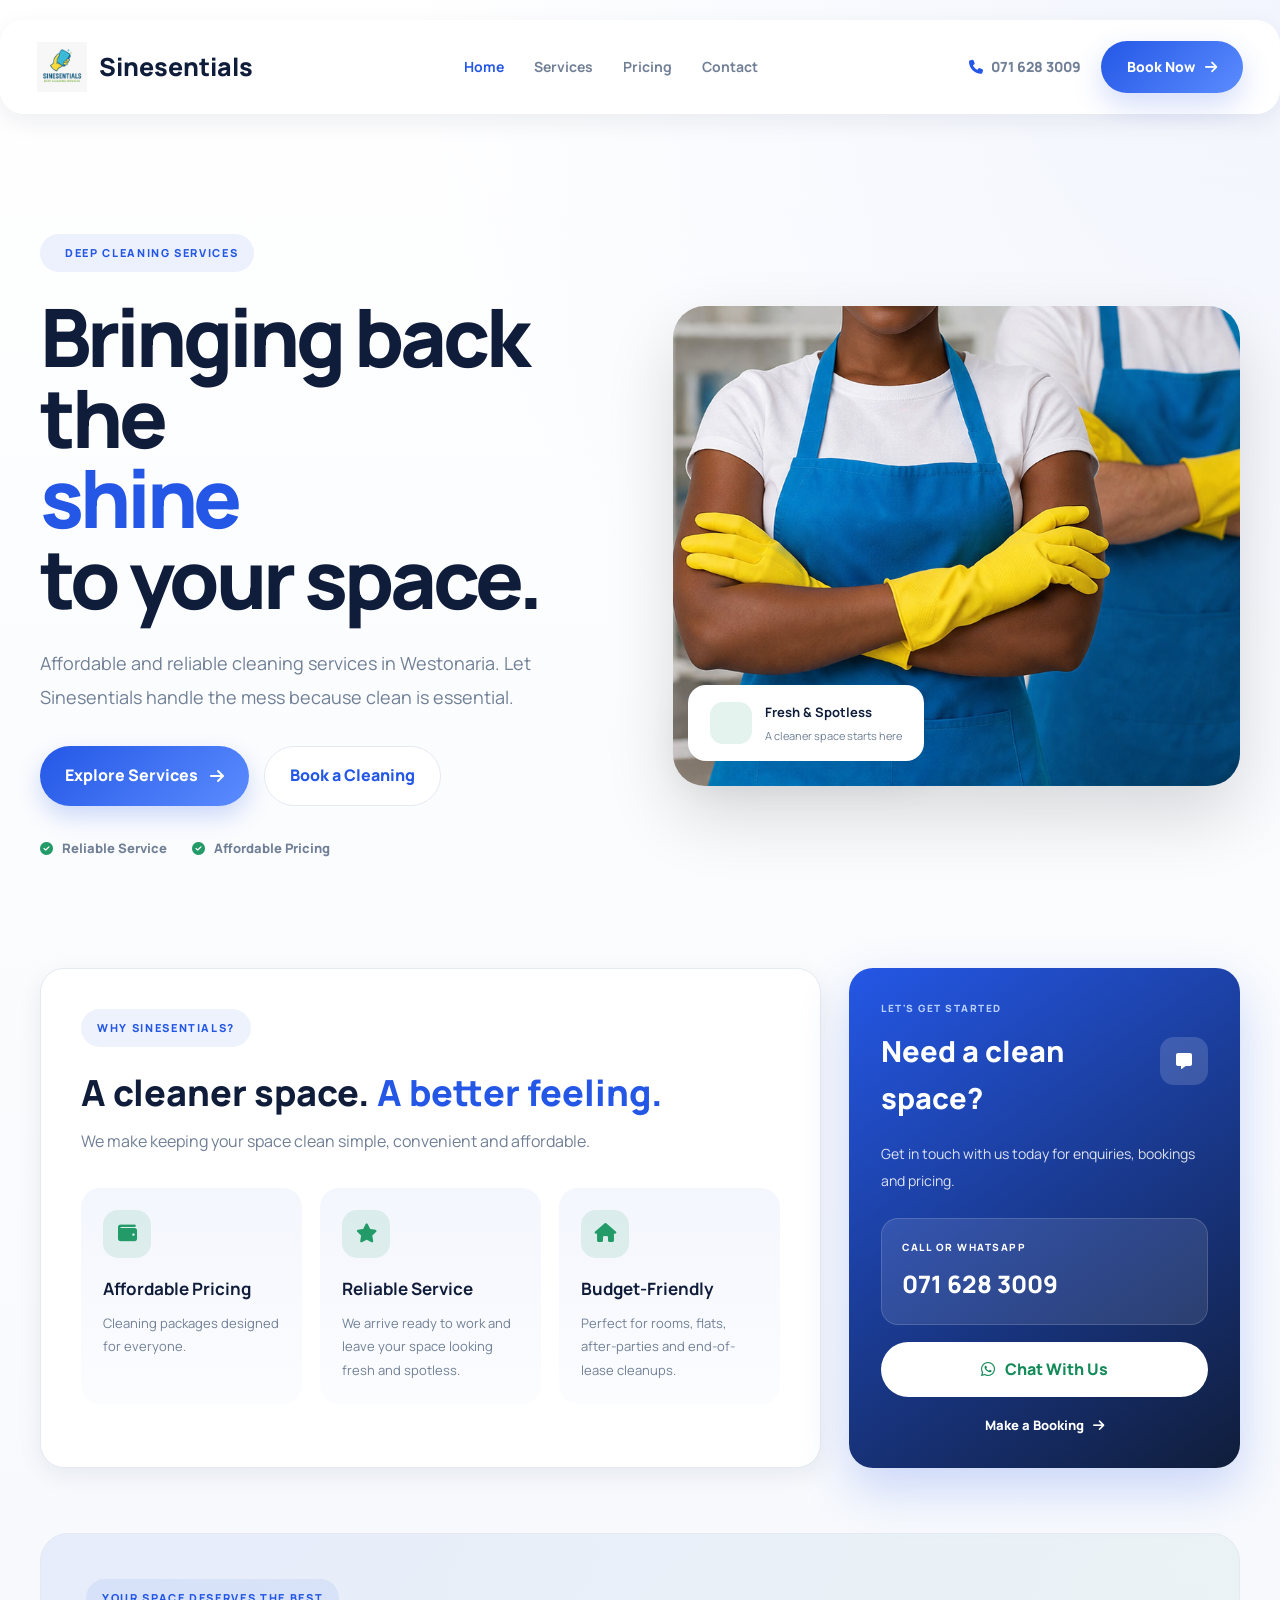
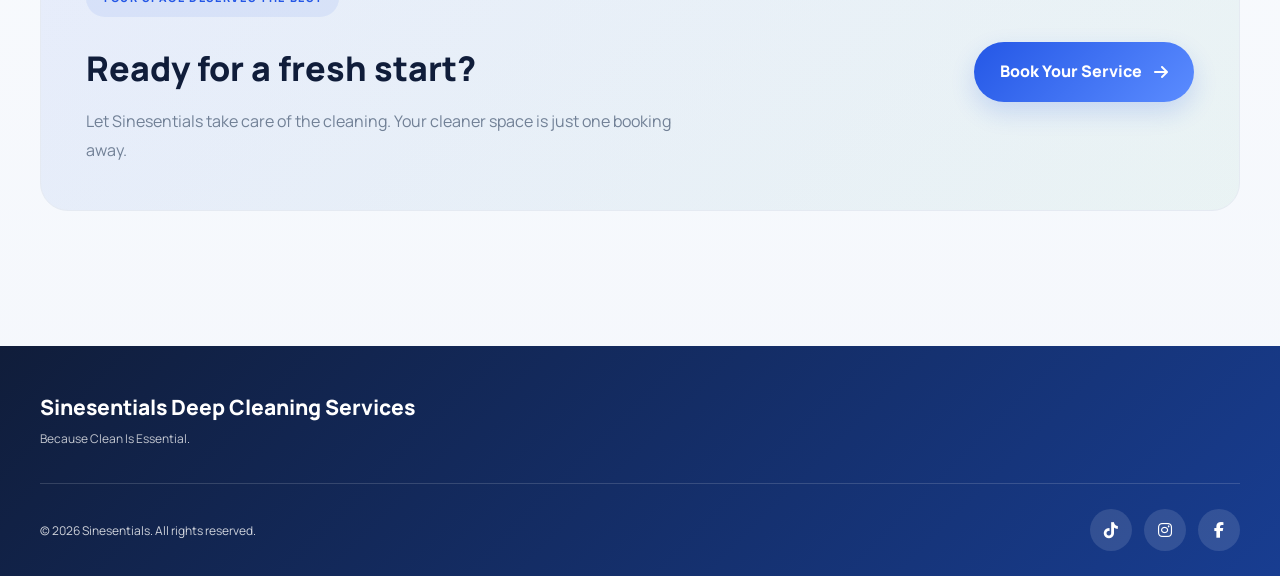
==== commit f09ab090: "Update index.html" ====
--- a/index.html
+++ b/index.html
@@ -313,8 +313,8 @@
       <div class="footer-brand">
 
         <div>
-          <h3>Sinesentials</h3>
-          <p>Bringing back the shine to your space.</p>
+          <h3>Sinesentials Deep Cleaning Services</h3>
+          <p>Because Clean Is Essential.</p>
         </div>
 
       </div>
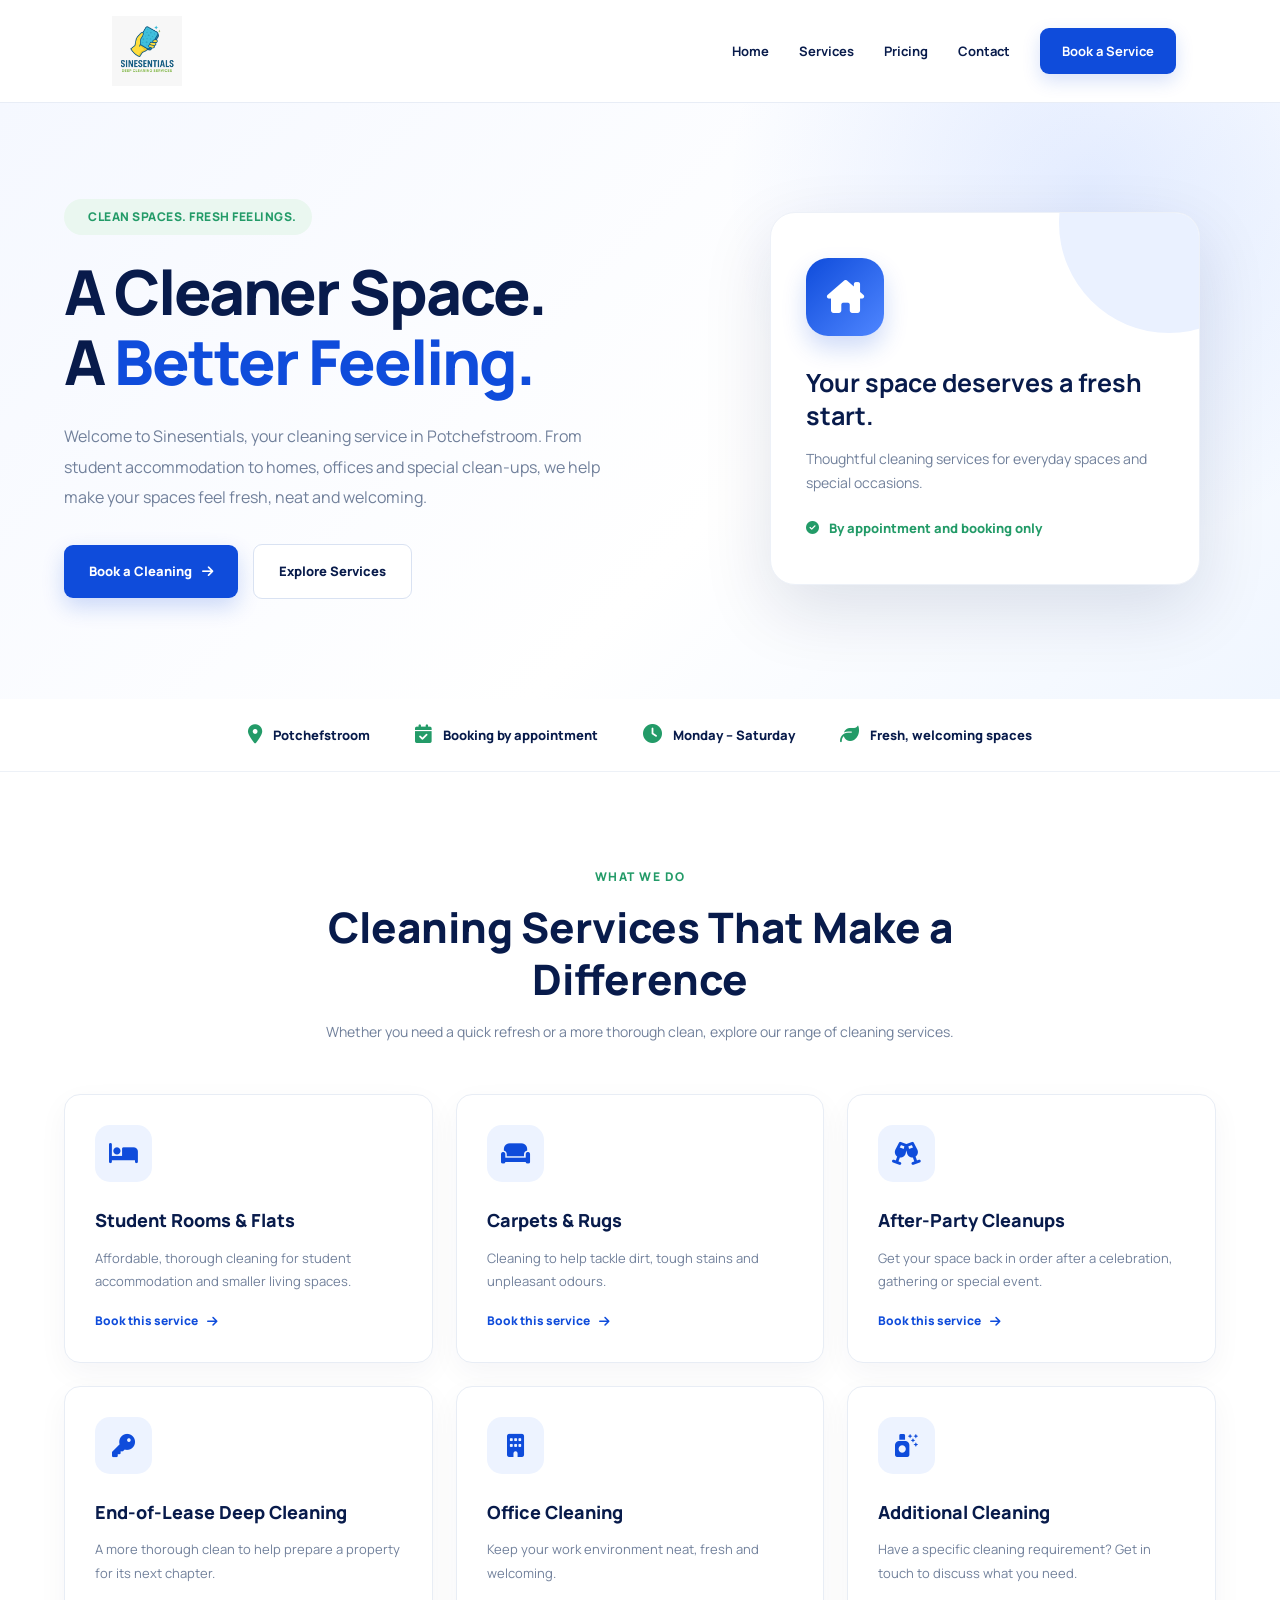
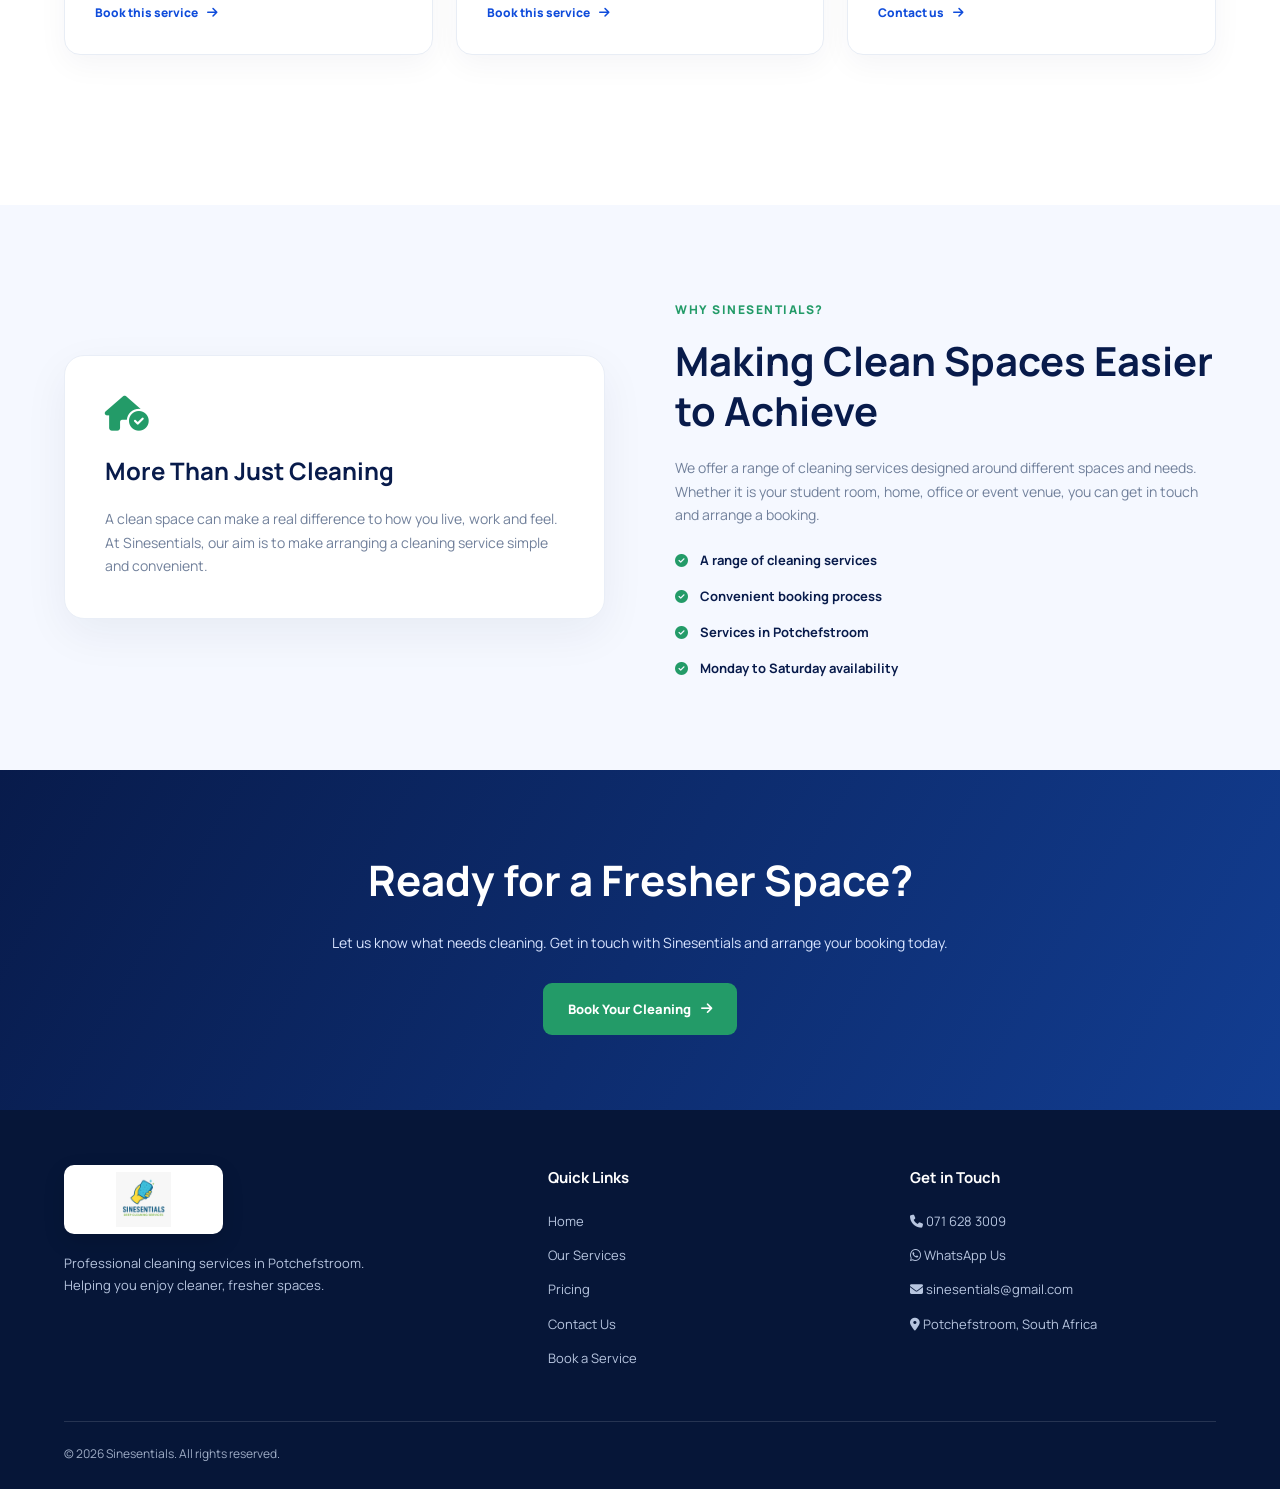
==== commit cf0041ef: "Update index.html" ====
--- a/index.html
+++ b/index.html
@@ -2,411 +2,1135 @@
 <!DOCTYPE html>
 <html lang="en">
 <head>
-  <meta charset="UTF-8">
-  <meta name="viewport" content="width=device-width, initial-scale=1.0">
-
-  <title>Sinesentials | Deep Cleaning Services</title>
-
-  <meta name="description" content="Affordable, reliable and student-friendly cleaning services in Potchefstroom. Book your cleaning service with Sinesentials.">
-
-  <link rel="preconnect" href="https://fonts.googleapis.com">
-  <link rel="preconnect" href="https://fonts.gstatic.com" crossorigin>
-
-  <link href="https://fonts.googleapis.com/css2?family=Manrope:wght@400;500;600;700;800&display=swap" rel="stylesheet">
-
-  <link rel="stylesheet" href="https://cdnjs.cloudflare.com/ajax/libs/font-awesome/6.5.0/css/all.min.css">
-
-  <link rel="stylesheet" href="style.css">
-
-  <script defer src="/_vercel/insights/script.js"></script>
+    <meta charset="UTF-8">
+    <meta name="viewport" content="width=device-width, initial-scale=1.0">
+
+    <title>Sinesentials | Professional Cleaning Services</title>
+
+    <meta name="description" content="Sinesentials offers professional and affordable cleaning services in Potchefstroom. Book your cleaning service today.">
+
+    <link rel="stylesheet" href="style.css">
+
+    <link rel="preconnect" href="https://fonts.googleapis.com">
+    <link rel="preconnect" href="https://fonts.gstatic.com" crossorigin>
+
+    <link href="https://fonts.googleapis.com/css2?family=Manrope:wght@400;500;600;700;800&display=swap" rel="stylesheet">
+
+    <link rel="stylesheet" href="https://cdnjs.cloudflare.com/ajax/libs/font-awesome/6.5.0/css/all.min.css">
+
+    <style>
+        :root {
+            --primary: #0F4CDB;
+            --navy: #081B4B;
+            --green: #239B68;
+            --white: #FFFFFF;
+            --light: #F5F8FF;
+            --text: #26334D;
+            --muted: #71809B;
+        }
+
+        * {
+            box-sizing: border-box;
+            margin: 0;
+            padding: 0;
+        }
+
+        html {
+            scroll-behavior: smooth;
+        }
+
+        body {
+            font-family: 'Manrope', sans-serif;
+            color: var(--text);
+            background: var(--white);
+            line-height: 1.7;
+        }
+
+        a {
+            text-decoration: none;
+        }
+
+        .site-header {
+            width: 100%;
+            background: rgba(255,255,255,0.97);
+            border-bottom: 1px solid #E8EDF6;
+            position: sticky;
+            top: 0;
+            z-index: 1000;
+            backdrop-filter: blur(12px);
+        }
+
+        .header-inner {
+            max-width: 1200px;
+            margin: auto;
+            padding: 12px 5%;
+            min-height: 88px;
+            display: flex;
+            align-items: center;
+            justify-content: space-between;
+            gap: 25px;
+        }
+
+        .brand {
+            display: flex;
+            align-items: center;
+            flex-shrink: 0;
+        }
+
+        .logo-img {
+            display: block;
+            width: 155px;
+            height: 70px;
+            object-fit: contain;
+            object-position: left center;
+            mix-blend-mode: multiply;
+            transition: transform 0.3s ease;
+        }
+
+        .brand:hover .logo-img {
+            transform: scale(1.025);
+        }
+
+        .site-menu {
+            display: flex;
+            align-items: center;
+            gap: 30px;
+        }
+
+        .site-menu a {
+            color: var(--navy);
+            font-size: 13px;
+            font-weight: 700;
+            transition: color 0.25s ease;
+        }
+
+        .site-menu a:hover {
+            color: var(--primary);
+        }
+
+        .site-menu .nav-book {
+            background: var(--primary);
+            color: white;
+            padding: 12px 22px;
+            border-radius: 9px;
+            box-shadow: 0 7px 18px rgba(15,76,219,0.17);
+        }
+
+        .site-menu .nav-book:hover {
+            background: var(--navy);
+            color: white;
+        }
+
+        .menu-toggle {
+            display: none;
+            border: none;
+            background: none;
+            color: var(--navy);
+            font-size: 24px;
+            cursor: pointer;
+        }
+
+        .hero-section {
+            background:
+                radial-gradient(circle at 85% 15%, rgba(79,134,255,0.16), transparent 30%),
+                linear-gradient(135deg, #F5F8FF 0%, #FFFFFF 60%, #F0F6FF 100%);
+            padding: 95px 5% 100px;
+            overflow: hidden;
+        }
+
+        .hero-inner {
+            max-width: 1200px;
+            margin: auto;
+            display: grid;
+            grid-template-columns: 1.15fr 0.85fr;
+            align-items: center;
+            gap: 65px;
+        }
+
+        .eyebrow {
+            display: inline-flex;
+            align-items: center;
+            gap: 9px;
+            color: var(--green);
+            background: #EAF7F0;
+            padding: 8px 15px;
+            border-radius: 50px;
+            font-size: 12px;
+            font-weight: 800;
+            letter-spacing: 0.5px;
+            margin-bottom: 22px;
+        }
+
+        .hero-copy h1 {
+            color: var(--navy);
+            font-size: clamp(38px, 5vw, 62px);
+            line-height: 1.13;
+            letter-spacing: -2px;
+            font-weight: 800;
+            margin-bottom: 24px;
+        }
+
+        .hero-copy h1 span {
+            color: var(--primary);
+        }
+
+        .hero-copy p {
+            max-width: 570px;
+            color: var(--muted);
+            font-size: 16px;
+            line-height: 1.9;
+            margin-bottom: 32px;
+        }
+
+        .hero-actions {
+            display: flex;
+            flex-wrap: wrap;
+            align-items: center;
+            gap: 15px;
+        }
+
+        .btn-primary,
+        .btn-secondary {
+            display: inline-flex;
+            align-items: center;
+            justify-content: center;
+            gap: 10px;
+            padding: 15px 25px;
+            border-radius: 9px;
+            font-size: 13px;
+            font-weight: 800;
+            transition: all 0.25s ease;
+        }
+
+        .btn-primary {
+            color: white;
+            background: var(--primary);
+            box-shadow: 0 9px 22px rgba(15,76,219,0.2);
+        }
+
+        .btn-primary:hover {
+            background: var(--navy);
+            transform: translateY(-3px);
+        }
+
+        .btn-secondary {
+            color: var(--navy);
+            border: 1px solid #D9E2F2;
+            background: white;
+        }
+
+        .btn-secondary:hover {
+            border-color: var(--primary);
+            color: var(--primary);
+            transform: translateY(-3px);
+        }
+
+        .hero-visual {
+            position: relative;
+            min-height: 390px;
+            display: flex;
+            align-items: center;
+            justify-content: center;
+        }
+
+        .visual-card {
+            width: 100%;
+            max-width: 430px;
+            min-height: 340px;
+            padding: 45px 35px;
+            border-radius: 25px;
+            background: white;
+            box-shadow: 0 25px 70px rgba(8,27,75,0.12);
+            border: 1px solid #EDF1F8;
+            position: relative;
+            overflow: hidden;
+        }
+
+        .visual-card::before {
+            content: "";
+            position: absolute;
+            width: 220px;
+            height: 220px;
+            background: #EAF1FF;
+            border-radius: 50%;
+            top: -100px;
+            right: -80px;
+        }
+
+        .visual-icon {
+            position: relative;
+            width: 78px;
+            height: 78px;
+            border-radius: 22px;
+            display: flex;
+            align-items: center;
+            justify-content: center;
+            color: white;
+            font-size: 33px;
+            background: linear-gradient(135deg, var(--primary), #4F86FF);
+            margin-bottom: 30px;
+            box-shadow: 0 12px 25px rgba(15,76,219,0.2);
+        }
+
+        .visual-card h2 {
+            position: relative;
+            color: var(--navy);
+            font-size: 25px;
+            line-height: 1.35;
+            margin-bottom: 14px;
+        }
+
+        .visual-card p {
+            position: relative;
+            color: var(--muted);
+            font-size: 14px;
+        }
+
+        .visual-check {
+            display: flex;
+            align-items: center;
+            gap: 10px;
+            margin-top: 22px;
+            color: var(--green);
+            font-size: 13px;
+            font-weight: 800;
+        }
+
+        .trust-strip {
+            background: white;
+            border-bottom: 1px solid #EDF1F7;
+            padding: 25px 5%;
+        }
+
+        .trust-inner {
+            max-width: 1100px;
+            margin: auto;
+            display: flex;
+            justify-content: center;
+            align-items: center;
+            flex-wrap: wrap;
+            gap: 45px;
+        }
+
+        .trust-item {
+            display: flex;
+            align-items: center;
+            gap: 11px;
+            color: var(--navy);
+            font-size: 13px;
+            font-weight: 800;
+        }
+
+        .trust-item i {
+            color: var(--green);
+            font-size: 19px;
+        }
+
+        .section {
+            padding: 90px 5%;
+        }
+
+        .section-inner {
+            max-width: 1200px;
+            margin: auto;
+        }
+
+        .section-heading {
+            text-align: center;
+            max-width: 650px;
+            margin: 0 auto 50px;
+        }
+
+        .section-heading .small-title {
+            color: var(--green);
+            font-size: 12px;
+            font-weight: 800;
+            letter-spacing: 1.5px;
+            text-transform: uppercase;
+        }
+
+        .section-heading h2 {
+            color: var(--navy);
+            font-size: clamp(29px, 4vw, 42px);
+            line-height: 1.25;
+            margin: 12px 0;
+            font-weight: 800;
+        }
+
+        .section-heading p {
+            color: var(--muted);
+            font-size: 14px;
+        }
+
+        .services-grid {
+            display: grid;
+            grid-template-columns: repeat(3, 1fr);
+            gap: 23px;
+        }
+
+        .service-card {
+            padding: 30px;
+            background: white;
+            border: 1px solid #E8EDF5;
+            border-radius: 16px;
+            box-shadow: 0 10px 30px rgba(8,27,75,0.045);
+            transition: all 0.3s ease;
+        }
+
+        .service-card:hover {
+            transform: translateY(-6px);
+            border-color: #C9D9FF;
+            box-shadow: 0 18px 40px rgba(8,27,75,0.09);
+        }
+
+        .service-icon {
+            width: 57px;
+            height: 57px;
+            border-radius: 15px;
+            background: #EDF3FF;
+            color: var(--primary);
+            display: flex;
+            align-items: center;
+            justify-content: center;
+            font-size: 23px;
+            margin-bottom: 23px;
+        }
+
+        .service-card h3 {
+            color: var(--navy);
+            font-size: 18px;
+            margin-bottom: 11px;
+        }
+
+        .service-card p {
+            color: var(--muted);
+            font-size: 13px;
+            line-height: 1.8;
+            margin-bottom: 18px;
+        }
+
+        .service-card a {
+            color: var(--primary);
+            font-size: 12px;
+            font-weight: 800;
+        }
+
+        .service-card a:hover {
+            color: var(--green);
+        }
+
+        .about-section {
+            background: var(--light);
+        }
+
+        .about-grid {
+            display: grid;
+            grid-template-columns: 1fr 1fr;
+            gap: 70px;
+            align-items: center;
+        }
+
+        .about-panel {
+            background: white;
+            padding: 40px;
+            border-radius: 20px;
+            box-shadow: 0 15px 45px rgba(8,27,75,0.06);
+            border: 1px solid #E9EEF7;
+        }
+
+        .about-panel i {
+            font-size: 35px;
+            color: var(--green);
+            margin-bottom: 20px;
+        }
+
+        .about-panel h3 {
+            color: var(--navy);
+            font-size: 24px;
+            margin-bottom: 15px;
+        }
+
+        .about-panel p {
+            color: var(--muted);
+            font-size: 14px;
+        }
+
+        .about-copy .small-title {
+            color: var(--green);
+            font-size: 12px;
+            font-weight: 800;
+            letter-spacing: 1.5px;
+            text-transform: uppercase;
+        }
+
+        .about-copy h2 {
+            color: var(--navy);
+            font-size: clamp(29px, 4vw, 40px);
+            line-height: 1.25;
+            margin: 14px 0 20px;
+        }
+
+        .about-copy p {
+            color: var(--muted);
+            font-size: 14px;
+            margin-bottom: 22px;
+        }
+
+        .about-list {
+            list-style: none;
+            display: grid;
+            gap: 14px;
+        }
+
+        .about-list li {
+            display: flex;
+            align-items: center;
+            gap: 12px;
+            color: var(--navy);
+            font-size: 13px;
+            font-weight: 700;
+        }
+
+        .about-list i {
+            color: var(--green);
+        }
+
+        .booking-banner {
+            padding: 75px 5%;
+            background: linear-gradient(120deg, var(--navy), #123D91);
+            color: white;
+            text-align: center;
+        }
+
+        .booking-banner h2 {
+            font-size: clamp(29px, 4vw, 42px);
+            margin-bottom: 15px;
+        }
+
+        .booking-banner p {
+            max-width: 620px;
+            margin: 0 auto 28px;
+            color: #D8E4FF;
+            font-size: 14px;
+        }
+
+        .booking-banner .btn-primary {
+            background: var(--green);
+            box-shadow: none;
+        }
+
+        .booking-banner .btn-primary:hover {
+            background: #197D53;
+        }
+
+        .site-footer {
+            background: #061638;
+            color: white;
+            padding: 55px 5% 25px;
+        }
+
+        .footer-inner {
+            max-width: 1200px;
+            margin: auto;
+            display: grid;
+            grid-template-columns: 1.4fr 1fr 1fr;
+            gap: 55px;
+            padding-bottom: 40px;
+        }
+
+        .footer-brand {
+            display: inline-flex;
+            background: white;
+            padding: 7px 12px;
+            border-radius: 10px;
+            margin-bottom: 18px;
+        }
+
+        .footer-brand img {
+            width: 135px;
+            height: 55px;
+            object-fit: contain;
+            mix-blend-mode: multiply;
+        }
+
+        .footer-description {
+            max-width: 340px;
+            color: #B7C5DF;
+            font-size: 13px;
+        }
+
+        .footer-column h3 {
+            font-size: 15px;
+            margin-bottom: 20px;
+        }
+
+        .footer-column a,
+        .footer-column p {
+            display: block;
+            color: #B7C5DF;
+            font-size: 13px;
+            margin-bottom: 12px;
+            transition: color 0.2s ease;
+        }
+
+        .footer-column a:hover {
+            color: #70A0FF;
+        }
+
+        .footer-bottom {
+            max-width: 1200px;
+            margin: auto;
+            padding-top: 22px;
+            border-top: 1px solid rgba(255,255,255,0.13);
+            color: #9EACC5;
+            font-size: 12px;
+            text-align: center;
+        }
+
+        @media (max-width: 900px) {
+            .hero-inner {
+                grid-template-columns: 1fr;
+                gap: 35px;
+            }
+
+            .hero-copy {
+                text-align: center;
+            }
+
+            .hero-copy p {
+                margin-left: auto;
+                margin-right: auto;
+            }
+
+            .hero-actions {
+                justify-content: center;
+            }
+
+            .hero-visual {
+                min-height: 330px;
+            }
+
+            .services-grid {
+                grid-template-columns: repeat(2, 1fr);
+            }
+
+            .about-grid {
+                gap: 35px;
+            }
+        }
+
+        @media (max-width: 650px) {
+            .header-inner {
+                min-height: 75px;
+            }
+
+            .logo-img {
+                width: 130px;
+                height: 58px;
+            }
+
+            .menu-toggle {
+                display: block;
+            }
+
+            .site-menu {
+                display: none;
+                position: absolute;
+                top: 100%;
+                left: 0;
+                width: 100%;
+                padding: 22px 5% 28px;
+                background: white;
+                border-top: 1px solid #E8EDF6;
+                box-shadow: 0 15px 25px rgba(8,27,75,0.08);
+                flex-direction: column;
+                align-items: stretch;
+                gap: 18px;
+            }
+
+            .site-menu.active {
+                display: flex;
+            }
+
+            .site-menu a {
+                padding: 5px 0;
+            }
+
+            .site-menu .nav-book {
+                text-align: center;
+            }
+
+            .hero-section {
+                padding: 65px 6% 70px;
+            }
+
+            .hero-copy h1 {
+                letter-spacing: -1px;
+            }
+
+            .hero-visual {
+                min-height: 300px;
+            }
+
+            .visual-card {
+                min-height: 290px;
+                padding: 30px 25px;
+            }
+
+            .trust-inner {
+                gap: 20px;
+                justify-content: flex-start;
+            }
+
+            .trust-item {
+                width: 100%;
+            }
+
+            .section {
+                padding: 65px 6%;
+            }
+
+            .services-grid {
+                grid-template-columns: 1fr;
+            }
+
+            .about-grid {
+                grid-template-columns: 1fr;
+            }
+
+            .about-panel {
+                padding: 30px;
+            }
+
+            .footer-inner {
+                grid-template-columns: 1fr;
+                gap: 30px;
+            }
+        }
+    </style>
 </head>
 
 <body>
 
-<div class="site-shell">
-
-  <!-- NAVIGATION -->
-
-  <header class="topbar">
-
-    <a href="index.html" class="brand">
-      <img src="logo.jpeg" alt="Sinesentials logo" class="logo-img">
-      <span>Sinesentials</span>
-    </a>
-
-    <button
-      class="menu-toggle"
-      id="menuToggle"
-      aria-label="Open navigation menu"
-      aria-expanded="false"
-      aria-controls="mobileNav"
-    >
-      <i class="fas fa-bars"></i>
-    </button>
-
-    <nav class="nav" id="mobileNav">
-
-      <a href="index.html" class="active">Home</a>
-      <a href="services.html">Services</a>
-      <a href="pricing.html">Pricing</a>
-      <a href="contact.html">Contact</a>
-
-    </nav>
-
-    <div class="topbar-right">
-
-      <a href="tel:+27716283009" class="phone-link">
-        <i class="fas fa-phone"></i>
-        071 628 3009
-      </a>
-
-      <a href="booking.html" class="book-btn">
-        Book Now <i class="fas fa-arrow-right"></i>
-      </a>
-
-    </div>
-
-  </header>
-
-
-  <!-- MAIN CONTENT -->
-
-  <main class="page-main">
+    <!-- HEADER -->
+    <header class="site-header">
+        <div class="header-inner">
+
+            <a href="index.html" class="brand" aria-label="Sinesentials homepage">
+                <img src="logo.jpeg" alt="Sinesentials Logo" class="logo-img">
+            </a>
+
+            <button class="menu-toggle" id="menuToggle" aria-label="Open navigation menu" aria-expanded="false">
+                <i class="fas fa-bars"></i>
+            </button>
+
+            <nav class="site-menu" id="siteMenu">
+                <a href="index.html">Home</a>
+                <a href="services.html">Services</a>
+                <a href="pricing.html">Pricing</a>
+                <a href="contact.html">Contact</a>
+                <a href="booking.html" class="nav-book">Book a Service</a>
+            </nav>
+
+        </div>
+    </header>
+
 
     <!-- HERO SECTION -->
-
-    <section class="hero hero-home">
-
-      <div class="hero-left">
-
-        <p class="eyebrow">
-          <i class="fas fa-sparkles"></i>
-          DEEP CLEANING SERVICES
-        </p>
-
-        <h1>
-          Bringing back the
-          <span>shine</span>
-          to your space.
-        </h1>
-
-        <p class="hero-text">
-          Affordable and reliable cleaning
-          services in Westonaria. Let Sinesentials handle
-          the mess because clean is essential.
-        </p>
-
-        <div class="hero-actions">
-
-          <a href="services.html" class="primary-btn">
-            Explore Services
-            <i class="fas fa-arrow-right"></i>
-          </a>
-
-          <a href="booking.html" class="secondary-btn">
-            Book a Cleaning
-          </a>
+    <main>
+
+        <section class="hero-section">
+            <div class="hero-inner">
+
+                <div class="hero-copy">
+
+                    <span class="eyebrow">
+                        <i class="fas fa-sparkles"></i>
+                        CLEAN SPACES. FRESH FEELINGS.
+                    </span>
+
+                    <h1>
+                        A Cleaner Space.<br>
+                        A <span>Better Feeling.</span>
+                    </h1>
+
+                    <p>
+                        Welcome to Sinesentials, your cleaning service in
+                        Potchefstroom. From student accommodation to homes,
+                        offices and special clean-ups, we help make your
+                        spaces feel fresh, neat and welcoming.
+                    </p>
+
+                    <div class="hero-actions">
+                        <a href="booking.html" class="btn-primary">
+                            Book a Cleaning
+                            <i class="fas fa-arrow-right"></i>
+                        </a>
+
+                        <a href="services.html" class="btn-secondary">
+                            Explore Services
+                        </a>
+                    </div>
+
+                </div>
+
+
+                <div class="hero-visual">
+                    <div class="visual-card">
+
+                        <div class="visual-icon">
+                            <i class="fas fa-house-chimney"></i>
+                        </div>
+
+                        <h2>
+                            Your space deserves
+                            a fresh start.
+                        </h2>
+
+                        <p>
+                            Thoughtful cleaning services for everyday
+                            spaces and special occasions.
+                        </p>
+
+                        <div class="visual-check">
+                            <i class="fas fa-circle-check"></i>
+                            By appointment and booking only
+                        </div>
+
+                    </div>
+                </div>
+
+            </div>
+        </section>
+
+
+        <!-- TRUST STRIP -->
+        <section class="trust-strip">
+            <div class="trust-inner">
+
+                <div class="trust-item">
+                    <i class="fas fa-location-dot"></i>
+                    Potchefstroom
+                </div>
+
+                <div class="trust-item">
+                    <i class="fas fa-calendar-check"></i>
+                    Booking by appointment
+                </div>
+
+                <div class="trust-item">
+                    <i class="fas fa-clock"></i>
+                    Monday – Saturday
+                </div>
+
+                <div class="trust-item">
+                    <i class="fas fa-leaf"></i>
+                    Fresh, welcoming spaces
+                </div>
+
+            </div>
+        </section>
+
+
+        <!-- SERVICES SECTION -->
+        <section class="section">
+            <div class="section-inner">
+
+                <div class="section-heading">
+                    <span class="small-title">What We Do</span>
+
+                    <h2>Cleaning Services That Make a Difference</h2>
+
+                    <p>
+                        Whether you need a quick refresh or a more thorough
+                        clean, explore our range of cleaning services.
+                    </p>
+                </div>
+
+
+                <div class="services-grid">
+
+                    <article class="service-card">
+                        <div class="service-icon">
+                            <i class="fas fa-bed"></i>
+                        </div>
+
+                        <h3>Student Rooms & Flats</h3>
+
+                        <p>
+                            Affordable, thorough cleaning for student
+                            accommodation and smaller living spaces.
+                        </p>
+
+                        <a href="booking.html?service=Student%20Rooms%20%26%20Flats">
+                            Book this service <i class="fas fa-arrow-right"></i>
+                        </a>
+                    </article>
+
+
+                    <article class="service-card">
+                        <div class="service-icon">
+                            <i class="fas fa-couch"></i>
+                        </div>
+
+                        <h3>Carpets & Rugs</h3>
+
+                        <p>
+                            Cleaning to help tackle dirt, tough stains
+                            and unpleasant odours.
+                        </p>
+
+                        <a href="booking.html?service=Carpets%20%26%20Rugs">
+                            Book this service <i class="fas fa-arrow-right"></i>
+                        </a>
+                    </article>
+
+
+                    <article class="service-card">
+                        <div class="service-icon">
+                            <i class="fas fa-champagne-glasses"></i>
+                        </div>
+
+                        <h3>After-Party Cleanups</h3>
+
+                        <p>
+                            Get your space back in order after a celebration,
+                            gathering or special event.
+                        </p>
+
+                        <a href="booking.html?service=After-Party%20Cleanups">
+                            Book this service <i class="fas fa-arrow-right"></i>
+                        </a>
+                    </article>
+
+
+                    <article class="service-card">
+                        <div class="service-icon">
+                            <i class="fas fa-key"></i>
+                        </div>
+
+                        <h3>End-of-Lease Deep Cleaning</h3>
+
+                        <p>
+                            A more thorough clean to help prepare a property
+                            for its next chapter.
+                        </p>
+
+                        <a href="booking.html?service=End-of-Lease%20Deep%20Cleaning">
+                            Book this service <i class="fas fa-arrow-right"></i>
+                        </a>
+                    </article>
+
+
+                    <article class="service-card">
+                        <div class="service-icon">
+                            <i class="fas fa-building"></i>
+                        </div>
+
+                        <h3>Office Cleaning</h3>
+
+                        <p>
+                            Keep your work environment neat, fresh
+                            and welcoming.
+                        </p>
+
+                        <a href="booking.html?service=Office%20Cleaning">
+                            Book this service <i class="fas fa-arrow-right"></i>
+                        </a>
+                    </article>
+
+
+                    <article class="service-card">
+                        <div class="service-icon">
+                            <i class="fas fa-spray-can-sparkles"></i>
+                        </div>
+
+                        <h3>Additional Cleaning</h3>
+
+                        <p>
+                            Have a specific cleaning requirement?
+                            Get in touch to discuss what you need.
+                        </p>
+
+                        <a href="contact.html">
+                            Contact us <i class="fas fa-arrow-right"></i>
+                        </a>
+                    </article>
+
+                </div>
+
+            </div>
+        </section>
+
+
+        <!-- ABOUT SECTION -->
+        <section class="section about-section">
+            <div class="section-inner">
+
+                <div class="about-grid">
+
+                    <div class="about-panel">
+                        <i class="fas fa-house-circle-check"></i>
+
+                        <h3>More Than Just Cleaning</h3>
+
+                        <p>
+                            A clean space can make a real difference to how
+                            you live, work and feel. At Sinesentials, our aim
+                            is to make arranging a cleaning service simple
+                            and convenient.
+                        </p>
+                    </div>
+
+
+                    <div class="about-copy">
+
+                        <span class="small-title">Why Sinesentials?</span>
+
+                        <h2>Making Clean Spaces Easier to Achieve</h2>
+
+                        <p>
+                            We offer a range of cleaning services designed
+                            around different spaces and needs. Whether it is
+                            your student room, home, office or event venue,
+                            you can get in touch and arrange a booking.
+                        </p>
+
+                        <ul class="about-list">
+                            <li>
+                                <i class="fas fa-circle-check"></i>
+                                A range of cleaning services
+                            </li>
+
+                            <li>
+                                <i class="fas fa-circle-check"></i>
+                                Convenient booking process
+                            </li>
+
+                            <li>
+                                <i class="fas fa-circle-check"></i>
+                                Services in Potchefstroom
+                            </li>
+
+                            <li>
+                                <i class="fas fa-circle-check"></i>
+                                Monday to Saturday availability
+                            </li>
+                        </ul>
+
+                    </div>
+
+                </div>
+
+            </div>
+        </section>
+
+
+        <!-- BOOKING CALL TO ACTION -->
+        <section class="booking-banner">
+
+            <h2>Ready for a Fresher Space?</h2>
+
+            <p>
+                Let us know what needs cleaning. Get in touch with
+                Sinesentials and arrange your booking today.
+            </p>
+
+            <a href="booking.html" class="btn-primary">
+                Book Your Cleaning
+                <i class="fas fa-arrow-right"></i>
+            </a>
+
+        </section>
+
+    </main>
+
+
+    <!-- FOOTER -->
+    <footer class="site-footer">
+
+        <div class="footer-inner">
+
+            <div>
+                <a href="index.html" class="footer-brand">
+                    <img src="logo.jpeg" alt="Sinesentials Logo">
+                </a>
+
+                <p class="footer-description">
+                    Professional cleaning services in Potchefstroom.
+                    Helping you enjoy cleaner, fresher spaces.
+                </p>
+            </div>
+
+
+            <div class="footer-column">
+                <h3>Quick Links</h3>
+
+                <a href="index.html">Home</a>
+                <a href="services.html">Our Services</a>
+                <a href="pricing.html">Pricing</a>
+                <a href="contact.html">Contact Us</a>
+                <a href="booking.html">Book a Service</a>
+            </div>
+
+
+            <div class="footer-column">
+                <h3>Get in Touch</h3>
+
+                <a href="tel:+27716283009">
+                    <i class="fas fa-phone"></i>
+                    071 628 3009
+                </a>
+
+                <a href="https://wa.me/27716283009" target="_blank" rel="noopener noreferrer">
+                    <i class="fab fa-whatsapp"></i>
+                    WhatsApp Us
+                </a>
+
+                <a href="mailto:sinesentials@gmail.com">
+                    <i class="fas fa-envelope"></i>
+                    sinesentials@gmail.com
+                </a>
+
+                <p>
+                    <i class="fas fa-location-dot"></i>
+                    Potchefstroom, South Africa
+                </p>
+            </div>
 
         </div>
 
-        <div class="hero-trust">
-
-          <div>
-            <i class="fas fa-check-circle"></i>
-            Reliable Service
-          </div>
-
-          <div>
-            <i class="fas fa-check-circle"></i>
-            Affordable Pricing
-          </div>
-
+
+        <div class="footer-bottom">
+            © 2026 Sinesentials. All rights reserved.
         </div>
 
-      </div>
-
-
-      <div class="hero-right">
-
-        <img
-          src="background.png"
-          alt="Sinesentials deep cleaning services"
-        >
-
-        <div class="image-badge">
-          <i class="fas fa-sparkles"></i>
-
-          <div>
-            <strong>Fresh & Spotless</strong>
-            <span>A cleaner space starts here</span>
-          </div>
-        </div>
-
-      </div>
-
-    </section>
-
-
-    <!-- WHY CHOOSE US -->
-
-    <section class="home-grid">
-
-      <div class="feature-card large-card">
-
-        <div class="section-heading">
-
-          <p class="eyebrow">WHY SINESENTIALS?</p>
-
-          <h2>
-            A cleaner space.
-            <span>A better feeling.</span>
-          </h2>
-
-          <p>
-            We make keeping your space clean simple,
-            convenient and affordable.
-          </p>
-
-        </div>
-
-
-        <div class="feature-list">
-
-          <div class="feature-item">
-
-            <div class="feature-icon">
-              <i class="fas fa-wallet"></i>
-            </div>
-
-            <h3>Affordable Pricing</h3>
-
-            <p>
-              Cleaning packages designed for everyone.
-            </p>
-
-          </div>
-
-
-          <div class="feature-item">
-
-            <div class="feature-icon">
-              <i class="fas fa-star"></i>
-            </div>
-
-            <h3>Reliable Service</h3>
-
-            <p>
-              We arrive ready to work and leave your space
-              looking fresh and spotless.
-            </p>
-
-          </div>
-
-
-          <div class="feature-item">
-
-            <div class="feature-icon">
-              <i class="fas fa-house"></i>
-            </div>
-
-            <h3>Budget-Friendly</h3>
-
-            <p>
-              Perfect for rooms, flats, after-parties
-              and end-of-lease cleanups.
-            </p>
-
-          </div>
-
-        </div>
-
-      </div>
-
-
-      <!-- CONTACT CARD -->
-
-      <aside class="contact-card">
-
-        <div class="contact-top">
-
-          <div>
-            <p class="contact-label">LET'S GET STARTED</p>
-            <h2>Need a clean space?</h2>
-          </div>
-
-          <div class="contact-icon">
-            <i class="fas fa-message"></i>
-          </div>
-
-        </div>
-
-        <p class="contact-copy">
-          Get in touch with us today for enquiries,
-          bookings and pricing.
-        </p>
-
-
-        <div class="contact-call-box">
-
-          <span>CALL OR WHATSAPP</span>
-
-          <a href="tel:+27716283009">
-            071 628 3009
-          </a>
-
-        </div>
-
-
-        <a
-          href="https://wa.me/27716283009"
-          target="_blank"
-          rel="noopener noreferrer"
-          class="message-btn"
-        >
-          <i class="fab fa-whatsapp"></i>
-          Chat With Us
-        </a>
-
-        <a href="booking.html" class="contact-book-link">
-          Make a Booking
-          <i class="fas fa-arrow-right"></i>
-        </a>
-
-      </aside>
-
-    </section>
-
-
-    <!-- CALL TO ACTION -->
-
-    <section class="cta-section">
-
-      <div>
-
-        <p class="eyebrow">YOUR SPACE DESERVES THE BEST</p>
-
-        <h2>Ready for a fresh start?</h2>
-
-        <p>
-          Let Sinesentials take care of the cleaning.
-          Your cleaner space is just one booking away.
-        </p>
-
-      </div>
-
-      <a href="booking.html" class="cta-btn">
-        Book Your Service
-        <i class="fas fa-arrow-right"></i>
-      </a>
-
-    </section>
-
-  </main>
-
-
-  <!-- FOOTER -->
-
-  <footer class="footer">
-
-    <div class="footer-content">
-
-      <div class="footer-brand">
-
-        <div>
-          <h3>Sinesentials Deep Cleaning Services</h3>
-          <p>Because Clean Is Essential.</p>
-        </div>
-
-      </div>
-
-    </div>
-
-
-    <div class="footer-bottom">
-
-      <p>
-        &copy; 2026 Sinesentials. All rights reserved.
-      </p>
-
-      <div class="socials">
-
-        <a
-          href="https://www.tiktok.com/@Sinesentials"
-          target="_blank"
-          rel="noopener noreferrer"
-          aria-label="TikTok"
-        >
-          <i class="fab fa-tiktok"></i>
-        </a>
-
-        <a
-          href="https://www.instagram.com/Sinesentials"
-          target="_blank"
-          rel="noopener noreferrer"
-          aria-label="Instagram"
-        >
-          <i class="fab fa-instagram"></i>
-        </a>
-
-        <a
-          href="https://www.facebook.com/"
-          target="_blank"
-          rel="noopener noreferrer"
-          aria-label="Facebook"
-        >
-          <i class="fab fa-facebook-f"></i>
-        </a>
-
-      </div>
-
-    </div>
-
-  </footer>
-
-</div>
-
-
-<!-- MOBILE MENU SCRIPT -->
-
-<script>
-
-document.addEventListener("DOMContentLoaded", function () {
-
-  const menuToggle = document.getElementById("menuToggle");
-  const mobileNav = document.getElementById("mobileNav");
-
-  if (!menuToggle || !mobileNav) return;
-
-  menuToggle.addEventListener("click", function () {
-
-    const isOpen = mobileNav.classList.toggle("active");
-
-    menuToggle.setAttribute("aria-expanded", isOpen);
-
-    menuToggle.innerHTML = isOpen
-      ? '<i class="fas fa-times"></i>'
-      : '<i class="fas fa-bars"></i>';
-
-  });
-
-
-  mobileNav.querySelectorAll("a").forEach(function(link) {
-
-    link.addEventListener("click", function() {
-
-      mobileNav.classList.remove("active");
-
-      menuToggle.setAttribute("aria-expanded", "false");
-
-      menuToggle.innerHTML = '<i class="fas fa-bars"></i>';
-
-    });
-
-  });
-
-});
-
-</script>
+    </footer>
+
+
+    <!-- MOBILE MENU -->
+    <script>
+        const menuToggle = document.getElementById("menuToggle");
+        const siteMenu = document.getElementById("siteMenu");
+
+        menuToggle.addEventListener("click", function () {
+            const isOpen = siteMenu.classList.toggle("active");
+
+            menuToggle.setAttribute("aria-expanded", isOpen);
+
+            menuToggle.innerHTML = isOpen
+                ? '<i class="fas fa-times"></i>'
+                : '<i class="fas fa-bars"></i>';
+        });
+
+        document.querySelectorAll(".site-menu a").forEach(function (link) {
+            link.addEventListener("click", function () {
+                siteMenu.classList.remove("active");
+                menuToggle.setAttribute("aria-expanded", "false");
+                menuToggle.innerHTML = '<i class="fas fa-bars"></i>';
+            });
+        });
+    </script>
 
 </body>
 </html>
--- a/style.css
+++ b/style.css
@@ -1,23 +1,32 @@
 
 @import url('https://fonts.googleapis.com/css2?family=Manrope:wght@400;500;600;700;800&display=swap');
 
+/* =====================================
+   SINESENTIALS BRAND THEME
+===================================== */
+
 :root {
-  --primary: #2457E6;
-  --primary-dark: #101D3A;
-  --primary-light: #5B8CFF;
+  --primary: #0F4CDB;
+  --primary-dark: #081B4B;
+  --primary-light: #4F86FF;
   --accent: #239B68;
+
   --white: #FFFFFF;
-  --background: #F4F7FC;
-  --text: #26344D;
-  --muted: #718096;
-  --border: #E5EAF2;
-
-  --shadow-sm: 0 8px 24px rgba(16,29,58,.07);
-  --shadow-md: 0 15px 40px rgba(16,29,58,.11);
-  --shadow-lg: 0 25px 60px rgba(16,29,58,.15);
+  --background: #F6F8FC;
+  --text: #162033;
+  --muted: #667085;
+  --border: #E4E7EC;
+
+  --shadow-sm: 0 8px 24px rgba(15,76,219,.08);
+  --shadow-md: 0 15px 40px rgba(15,76,219,.12);
+  --shadow-lg: 0 25px 60px rgba(15,76,219,.18);
 
   --radius: 24px;
 }
+
+/* =====================================
+   RESET & GENERAL STYLES
+===================================== */
 
 * {
   margin: 0;
@@ -33,8 +42,8 @@
 body {
   font-family: "Manrope", sans-serif;
   background:
-    radial-gradient(circle at top right, rgba(36,87,230,.06), transparent 35%),
-    linear-gradient(180deg, #FFFFFF 0%, #F4F7FC 100%);
+    radial-gradient(circle at top right, rgba(79,134,255,.08), transparent 35%),
+    linear-gradient(180deg, #FFFFFF 0%, #F5F7FB 100%);
   color: var(--text);
   overflow-x: hidden;
   line-height: 1.6;
@@ -60,19 +69,19 @@
   width: 100%;
 }
 
-/* =========================
+/* =====================================
    NAVIGATION
-========================= */
+===================================== */
 
 .topbar {
   max-width: 1400px;
   margin: 20px auto 0;
-  padding: 20px 36px;
+  padding: 12px 30px;
   display: flex;
   align-items: center;
   justify-content: space-between;
   gap: 25px;
-  background: rgba(255,255,255,.94);
+  background: rgba(255,255,255,.96);
   backdrop-filter: blur(18px);
   border: 1px solid rgba(255,255,255,.8);
   border-radius: 24px;
@@ -81,22 +90,33 @@
   z-index: 100;
 }
 
+/* LOGO */
+
 .brand {
   display: flex;
   align-items: center;
-  gap: 12px;
-  font-size: 25px;
-  font-weight: 800;
-  color: var(--primary-dark);
+  justify-content: center;
+  flex-shrink: 0;
   text-decoration: none;
-  white-space: nowrap;
+  overflow: hidden;
+  border-radius: 12px;
+  padding: 4px 8px;
 }
 
 .logo-img {
-  width: 50px;
-  height: 50px;
+  display: block;
+  width: 155px;
+  height: 78px;
   object-fit: contain;
-}
+  object-position: center;
+  transition: transform .3s ease;
+}
+
+.brand:hover .logo-img {
+  transform: scale(1.025);
+}
+
+/* NAVIGATION LINKS */
 
 .nav {
   display: flex;
@@ -150,7 +170,7 @@
   border-radius: 999px;
   font-size: 14px;
   font-weight: 900;
-  box-shadow: 0 12px 30px rgba(36,87,230,.20);
+  box-shadow: 0 12px 30px rgba(15,76,219,.20);
   transition: .3s ease;
 }
 
@@ -168,9 +188,9 @@
   color: var(--primary-dark);
 }
 
-/* =========================
+/* =====================================
    GENERAL PAGE LAYOUT
-========================= */
+===================================== */
 
 .page-main {
   max-width: 1400px;
@@ -209,7 +229,7 @@
   gap: 9px;
   padding: 10px 16px;
   border-radius: 999px;
-  background: rgba(36,87,230,.08);
+  background: rgba(15,76,219,.08);
   color: var(--primary);
   font-size: 11px;
   font-weight: 800;
@@ -217,9 +237,9 @@
   margin-bottom: 24px;
 }
 
-/* =========================
+/* =====================================
    HOMEPAGE HERO
-========================= */
+===================================== */
 
 .hero-home {
   display: flex;
@@ -286,7 +306,7 @@
 .primary-btn {
   background: linear-gradient(135deg, var(--primary), var(--primary-light));
   color: white;
-  box-shadow: 0 10px 25px rgba(36,87,230,.22);
+  box-shadow: 0 10px 25px rgba(15,76,219,.25);
 }
 
 .primary-btn:hover {
@@ -349,7 +369,7 @@
   width: 42px;
   height: 42px;
   border-radius: 13px;
-  background: rgba(35,155,104,.12);
+  background: rgba(35,155,104,.14);
   color: var(--accent);
   display: flex;
   align-items: center;
@@ -372,9 +392,9 @@
   margin-top: 4px;
 }
 
-/* =========================
+/* =====================================
    HOMEPAGE FEATURE GRID
-========================= */
+===================================== */
 
 .home-grid {
   display: grid;
@@ -422,7 +442,7 @@
 .feature-item {
   padding: 22px;
   border-radius: 19px;
-  background: linear-gradient(180deg, rgba(36,87,230,.05), rgba(36,87,230,.015));
+  background: linear-gradient(180deg, rgba(15,76,219,.05), rgba(15,76,219,.015));
   transition: .3s ease;
 }
 
@@ -438,7 +458,7 @@
   align-items: center;
   justify-content: center;
   border-radius: 15px;
-  background: rgba(35,155,104,.12);
+  background: rgba(35,155,104,.13);
   color: var(--accent);
   font-size: 19px;
   margin-bottom: 17px;
@@ -456,15 +476,15 @@
   line-height: 1.8;
 }
 
-/* =========================
-   CONTACT CARD - HOMEPAGE
-========================= */
+/* =====================================
+   HOMEPAGE CONTACT CARD
+===================================== */
 
 .contact-card {
-  background: linear-gradient(145deg, var(--primary), var(--primary-dark));
+  background: linear-gradient(145deg, #0F4CDB, #081B4B);
   color: white;
   padding: 32px;
-  box-shadow: 0 20px 50px rgba(36,87,230,.22);
+  box-shadow: 0 20px 50px rgba(15,76,219,.25);
 }
 
 .contact-top {
@@ -536,7 +556,7 @@
   justify-content: center;
   gap: 10px;
   background: white;
-  color: #168B5A;
+  color: #128C55;
   text-decoration: none;
   padding: 15px;
   border-radius: 999px;
@@ -560,9 +580,9 @@
   font-weight: 800;
 }
 
-/* =========================
+/* =====================================
    SERVICES PAGE
-========================= */
+===================================== */
 
 .services-grid {
   display: grid;
@@ -585,7 +605,7 @@
 .service-card:hover {
   transform: translateY(-7px);
   box-shadow: var(--shadow-md);
-  border-color: rgba(36,87,230,.25);
+  border-color: rgba(15,76,219,.25);
 }
 
 .service-icon {
@@ -595,7 +615,7 @@
   display: flex;
   align-items: center;
   justify-content: center;
-  background: rgba(36,87,230,.09);
+  background: rgba(15,76,219,.09);
   color: var(--primary);
   font-size: 23px;
   margin-bottom: 22px;
@@ -632,9 +652,9 @@
   gap: 14px;
 }
 
-/* =========================
+/* =====================================
    PRICING PAGE
-========================= */
+===================================== */
 
 .pricing-grid {
   display: grid;
@@ -657,7 +677,7 @@
 .pricing-card:hover {
   transform: translateY(-6px);
   box-shadow: var(--shadow-md);
-  border-color: rgba(36,87,230,.3);
+  border-color: rgba(15,76,219,.3);
 }
 
 .pricing-card h2,
@@ -697,9 +717,9 @@
   margin-top: 35px;
 }
 
-/* =========================
+/* =====================================
    CONTACT PAGE
-========================= */
+===================================== */
 
 .contact-grid {
   display: grid;
@@ -754,15 +774,15 @@
   display: flex;
   align-items: center;
   justify-content: center;
-  background: rgba(36,87,230,.09);
+  background: rgba(15,76,219,.09);
   color: var(--primary);
   font-size: 21px;
   margin-bottom: 20px;
 }
 
-/* =========================
+/* =====================================
    BOOKING PAGE
-========================= */
+===================================== */
 
 .booking-container {
   max-width: 850px;
@@ -815,7 +835,7 @@
 .form-group textarea:focus {
   border-color: var(--primary);
   background: white;
-  box-shadow: 0 0 0 4px rgba(36,87,230,.08);
+  box-shadow: 0 0 0 4px rgba(15,76,219,.08);
 }
 
 .form-group textarea {
@@ -831,9 +851,9 @@
   cursor: pointer;
 }
 
-/* =========================
+/* =====================================
    CALL TO ACTION
-========================= */
+===================================== */
 
 .cta-section {
   margin-top: 65px;
@@ -843,7 +863,7 @@
   justify-content: space-between;
   gap: 25px;
   border-radius: 28px;
-  background: linear-gradient(135deg, rgba(36,87,230,.08), rgba(35,155,104,.06));
+  background: linear-gradient(135deg, rgba(15,76,219,.07), rgba(35,155,104,.06));
   border: 1px solid var(--border);
 }
 
@@ -873,7 +893,7 @@
   font-weight: 900;
   white-space: nowrap;
   transition: .3s ease;
-  box-shadow: 0 10px 25px rgba(36,87,230,.18);
+  box-shadow: 0 10px 25px rgba(15,76,219,.18);
 }
 
 .cta-btn:hover {
@@ -881,14 +901,14 @@
   box-shadow: var(--shadow-md);
 }
 
-/* =========================
+/* =====================================
    FOOTER
-========================= */
+===================================== */
 
 .footer {
   margin-top: 80px;
   padding: 45px 40px 25px;
-  background: linear-gradient(135deg, var(--primary-dark), #183D91);
+  background: linear-gradient(135deg, #081B4B, #0F4CDB);
   color: white;
 }
 
@@ -903,16 +923,22 @@
 }
 
 .footer-brand {
-  display: flex;
-  align-items: center;
-  gap: 14px;
+  display: inline-flex;
+  align-items: center;
+  justify-content: center;
+  padding: 8px 14px;
+  background: #FFFFFF;
+  border-radius: 16px;
+  box-shadow: 0 8px 22px rgba(0,0,0,.12);
+  overflow: hidden;
 }
 
 .footer-brand img {
-  width: 55px;
-  height: 55px;
+  display: block;
+  width: 165px;
+  height: 85px;
   object-fit: contain;
-  border-radius: 12px;
+  border-radius: 8px;
 }
 
 .footer-brand h3 {
@@ -941,7 +967,7 @@
 }
 
 .footer-links a:hover {
-  color: #9EDFC2;
+  color: #B8D0FF;
 }
 
 .footer-bottom {
@@ -979,9 +1005,9 @@
   transform: translateY(-4px);
 }
 
-/* =========================
+/* =====================================
    ANIMATIONS
-========================= */
+===================================== */
 
 @keyframes fadeUp {
   from {
@@ -995,9 +1021,9 @@
   }
 }
 
-/* =========================
+/* =====================================
    TABLET
-========================= */
+===================================== */
 
 @media (max-width: 1100px) {
   .topbar {
@@ -1023,17 +1049,21 @@
   }
 
   .feature-list {
-    grid-template-columns: repeat(3,1fr);
-  }
-}
-
-/* =========================
+    grid-template-columns: repeat(3, 1fr);
+  }
+
+  .nav {
+    gap: 18px;
+  }
+}
+
+/* =====================================
    MOBILE
-========================= */
+===================================== */
 
 @media (max-width: 768px) {
   .topbar {
-    padding: 14px 17px;
+    padding: 10px 17px;
     margin: 10px;
     border-radius: 18px;
     flex-wrap: wrap;
@@ -1041,13 +1071,12 @@
   }
 
   .brand {
-    font-size: 20px;
-    gap: 9px;
+    max-width: 150px;
   }
 
   .logo-img {
-    width: 40px;
-    height: 40px;
+    width: 125px;
+    height: 72px;
   }
 
   .menu-toggle {
@@ -1254,11 +1283,16 @@
     justify-content: center;
     gap: 16px;
   }
-}
-
-/* =========================
+
+  .footer-brand img {
+    width: 145px;
+    height: 78px;
+  }
+}
+
+/* =====================================
    SMALL PHONES
-========================= */
+===================================== */
 
 @media (max-width: 380px) {
   .hero-home h1 {
@@ -1282,11 +1316,16 @@
     padding-left: 14px;
     padding-right: 14px;
   }
-}
-
-/* =========================
+
+  .logo-img {
+    width: 110px;
+    height: 65px;
+  }
+}
+
+/* =====================================
    ACCESSIBILITY
-========================= */
+===================================== */
 
 :focus-visible {
   outline: 3px solid rgba(35,155,104,.65);
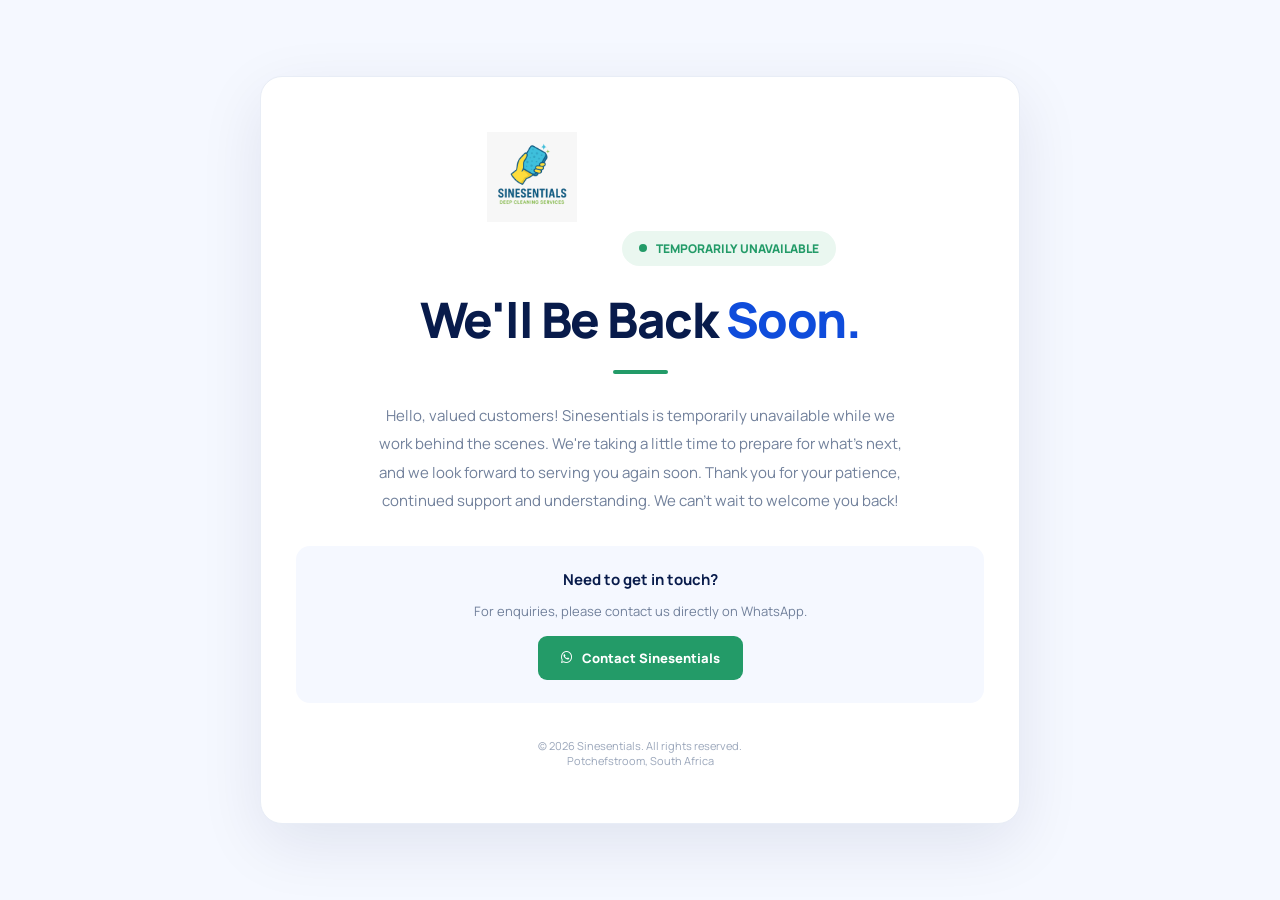
==== commit 435a2339: "Update index.html" ====
--- a/index.html
+++ b/index.html
@@ -4,707 +4,147 @@
 <head>
     <meta charset="UTF-8">
     <meta name="viewport" content="width=device-width, initial-scale=1.0">
-
-    <title>Sinesentials | Professional Cleaning Services</title>
-
-    <meta name="description" content="Sinesentials offers professional and affordable cleaning services in Potchefstroom. Book your cleaning service today.">
-
-    <link rel="stylesheet" href="style.css">
-
-    <link rel="preconnect" href="https://fonts.googleapis.com">
-    <link rel="preconnect" href="https://fonts.gstatic.com" crossorigin>
-
-    <link href="https://fonts.googleapis.com/css2?family=Manrope:wght@400;500;600;700;800&display=swap" rel="stylesheet">
-
+    <title>Sinesentials | We'll Be Back Soon</title>
+
+    <link rel="stylesheet" href="https://fonts.googleapis.com/css2?family=Manrope:wght@400;500;600;700;800&display=swap">
     <link rel="stylesheet" href="https://cdnjs.cloudflare.com/ajax/libs/font-awesome/6.5.0/css/all.min.css">
 
     <style>
-        :root {
-            --primary: #0F4CDB;
-            --navy: #081B4B;
-            --green: #239B68;
-            --white: #FFFFFF;
-            --light: #F5F8FF;
-            --text: #26334D;
-            --muted: #71809B;
-        }
-
         * {
-            box-sizing: border-box;
             margin: 0;
             padding: 0;
-        }
-
-        html {
-            scroll-behavior: smooth;
+            box-sizing: border-box;
         }
 
         body {
             font-family: 'Manrope', sans-serif;
-            color: var(--text);
-            background: var(--white);
-            line-height: 1.7;
-        }
-
-        a {
-            text-decoration: none;
-        }
-
-        .site-header {
-            width: 100%;
-            background: rgba(255,255,255,0.97);
-            border-bottom: 1px solid #E8EDF6;
-            position: sticky;
-            top: 0;
-            z-index: 1000;
-            backdrop-filter: blur(12px);
-        }
-
-        .header-inner {
-            max-width: 1200px;
-            margin: auto;
-            padding: 12px 5%;
-            min-height: 88px;
+            background: #F5F8FF;
+            color: #081B4B;
+            min-height: 100vh;
             display: flex;
             align-items: center;
-            justify-content: space-between;
-            gap: 25px;
-        }
-
-        .brand {
-            display: flex;
-            align-items: center;
-            flex-shrink: 0;
-        }
-
-        .logo-img {
-            display: block;
-            width: 155px;
-            height: 70px;
+            justify-content: center;
+            padding: 25px;
+        }
+
+        .page {
+            width: 100%;
+            max-width: 760px;
+            background: #FFFFFF;
+            border-radius: 22px;
+            padding: 55px 35px;
+            text-align: center;
+            box-shadow: 0 20px 65px rgba(8, 27, 75, 0.09);
+            border: 1px solid #E8EDF6;
+        }
+
+        .logo {
+            width: 175px;
+            height: 90px;
             object-fit: contain;
-            object-position: left center;
+            margin-bottom: 30px;
             mix-blend-mode: multiply;
-            transition: transform 0.3s ease;
-        }
-
-        .brand:hover .logo-img {
-            transform: scale(1.025);
-        }
-
-        .site-menu {
-            display: flex;
-            align-items: center;
-            gap: 30px;
-        }
-
-        .site-menu a {
-            color: var(--navy);
-            font-size: 13px;
-            font-weight: 700;
-            transition: color 0.25s ease;
-        }
-
-        .site-menu a:hover {
-            color: var(--primary);
-        }
-
-        .site-menu .nav-book {
-            background: var(--primary);
-            color: white;
-            padding: 12px 22px;
-            border-radius: 9px;
-            box-shadow: 0 7px 18px rgba(15,76,219,0.17);
-        }
-
-        .site-menu .nav-book:hover {
-            background: var(--navy);
-            color: white;
-        }
-
-        .menu-toggle {
-            display: none;
-            border: none;
-            background: none;
-            color: var(--navy);
-            font-size: 24px;
-            cursor: pointer;
-        }
-
-        .hero-section {
-            background:
-                radial-gradient(circle at 85% 15%, rgba(79,134,255,0.16), transparent 30%),
-                linear-gradient(135deg, #F5F8FF 0%, #FFFFFF 60%, #F0F6FF 100%);
-            padding: 95px 5% 100px;
-            overflow: hidden;
-        }
-
-        .hero-inner {
-            max-width: 1200px;
-            margin: auto;
-            display: grid;
-            grid-template-columns: 1.15fr 0.85fr;
-            align-items: center;
-            gap: 65px;
-        }
-
-        .eyebrow {
+        }
+
+        .status {
             display: inline-flex;
             align-items: center;
             gap: 9px;
-            color: var(--green);
             background: #EAF7F0;
-            padding: 8px 15px;
+            color: #239B68;
+            padding: 9px 17px;
             border-radius: 50px;
             font-size: 12px;
             font-weight: 800;
-            letter-spacing: 0.5px;
-            margin-bottom: 22px;
-        }
-
-        .hero-copy h1 {
-            color: var(--navy);
-            font-size: clamp(38px, 5vw, 62px);
-            line-height: 1.13;
-            letter-spacing: -2px;
+            margin-bottom: 25px;
+        }
+
+        .status-dot {
+            width: 8px;
+            height: 8px;
+            background: #239B68;
+            border-radius: 50%;
+        }
+
+        h1 {
+            font-size: clamp(34px, 6vw, 49px);
+            line-height: 1.2;
             font-weight: 800;
-            margin-bottom: 24px;
-        }
-
-        .hero-copy h1 span {
-            color: var(--primary);
-        }
-
-        .hero-copy p {
-            max-width: 570px;
-            color: var(--muted);
-            font-size: 16px;
+            letter-spacing: -1.5px;
+            margin-bottom: 20px;
+        }
+
+        h1 span {
+            color: #0F4CDB;
+        }
+
+        .message {
+            color: #71809B;
+            font-size: 15px;
             line-height: 1.9;
-            margin-bottom: 32px;
-        }
-
-        .hero-actions {
-            display: flex;
-            flex-wrap: wrap;
-            align-items: center;
-            gap: 15px;
-        }
-
-        .btn-primary,
-        .btn-secondary {
+            max-width: 540px;
+            margin: 0 auto 30px;
+        }
+
+        .divider {
+            width: 55px;
+            height: 4px;
+            background: #239B68;
+            border-radius: 10px;
+            margin: 0 auto 28px;
+        }
+
+        .contact {
+            background: #F5F8FF;
+            border-radius: 14px;
+            padding: 23px;
+            margin-top: 30px;
+        }
+
+        .contact h2 {
+            font-size: 15px;
+            margin-bottom: 12px;
+        }
+
+        .contact p {
+            color: #71809B;
+            font-size: 13px;
+            margin-bottom: 16px;
+        }
+
+        .whatsapp {
             display: inline-flex;
             align-items: center;
             justify-content: center;
             gap: 10px;
-            padding: 15px 25px;
+            background: #239B68;
+            color: white;
+            padding: 13px 23px;
             border-radius: 9px;
             font-size: 13px;
             font-weight: 800;
-            transition: all 0.25s ease;
-        }
-
-        .btn-primary {
-            color: white;
-            background: var(--primary);
-            box-shadow: 0 9px 22px rgba(15,76,219,0.2);
-        }
-
-        .btn-primary:hover {
-            background: var(--navy);
-            transform: translateY(-3px);
-        }
-
-        .btn-secondary {
-            color: var(--navy);
-            border: 1px solid #D9E2F2;
-            background: white;
-        }
-
-        .btn-secondary:hover {
-            border-color: var(--primary);
-            color: var(--primary);
-            transform: translateY(-3px);
-        }
-
-        .hero-visual {
-            position: relative;
-            min-height: 390px;
-            display: flex;
-            align-items: center;
-            justify-content: center;
-        }
-
-        .visual-card {
-            width: 100%;
-            max-width: 430px;
-            min-height: 340px;
-            padding: 45px 35px;
-            border-radius: 25px;
-            background: white;
-            box-shadow: 0 25px 70px rgba(8,27,75,0.12);
-            border: 1px solid #EDF1F8;
-            position: relative;
-            overflow: hidden;
-        }
-
-        .visual-card::before {
-            content: "";
-            position: absolute;
-            width: 220px;
-            height: 220px;
-            background: #EAF1FF;
-            border-radius: 50%;
-            top: -100px;
-            right: -80px;
-        }
-
-        .visual-icon {
-            position: relative;
-            width: 78px;
-            height: 78px;
-            border-radius: 22px;
-            display: flex;
-            align-items: center;
-            justify-content: center;
-            color: white;
-            font-size: 33px;
-            background: linear-gradient(135deg, var(--primary), #4F86FF);
-            margin-bottom: 30px;
-            box-shadow: 0 12px 25px rgba(15,76,219,0.2);
-        }
-
-        .visual-card h2 {
-            position: relative;
-            color: var(--navy);
-            font-size: 25px;
-            line-height: 1.35;
-            margin-bottom: 14px;
-        }
-
-        .visual-card p {
-            position: relative;
-            color: var(--muted);
-            font-size: 14px;
-        }
-
-        .visual-check {
-            display: flex;
-            align-items: center;
-            gap: 10px;
-            margin-top: 22px;
-            color: var(--green);
-            font-size: 13px;
-            font-weight: 800;
-        }
-
-        .trust-strip {
-            background: white;
-            border-bottom: 1px solid #EDF1F7;
-            padding: 25px 5%;
-        }
-
-        .trust-inner {
-            max-width: 1100px;
-            margin: auto;
-            display: flex;
-            justify-content: center;
-            align-items: center;
-            flex-wrap: wrap;
-            gap: 45px;
-        }
-
-        .trust-item {
-            display: flex;
-            align-items: center;
-            gap: 11px;
-            color: var(--navy);
-            font-size: 13px;
-            font-weight: 800;
-        }
-
-        .trust-item i {
-            color: var(--green);
-            font-size: 19px;
-        }
-
-        .section {
-            padding: 90px 5%;
-        }
-
-        .section-inner {
-            max-width: 1200px;
-            margin: auto;
-        }
-
-        .section-heading {
-            text-align: center;
-            max-width: 650px;
-            margin: 0 auto 50px;
-        }
-
-        .section-heading .small-title {
-            color: var(--green);
-            font-size: 12px;
-            font-weight: 800;
-            letter-spacing: 1.5px;
-            text-transform: uppercase;
-        }
-
-        .section-heading h2 {
-            color: var(--navy);
-            font-size: clamp(29px, 4vw, 42px);
-            line-height: 1.25;
-            margin: 12px 0;
-            font-weight: 800;
-        }
-
-        .section-heading p {
-            color: var(--muted);
-            font-size: 14px;
-        }
-
-        .services-grid {
-            display: grid;
-            grid-template-columns: repeat(3, 1fr);
-            gap: 23px;
-        }
-
-        .service-card {
-            padding: 30px;
-            background: white;
-            border: 1px solid #E8EDF5;
-            border-radius: 16px;
-            box-shadow: 0 10px 30px rgba(8,27,75,0.045);
-            transition: all 0.3s ease;
-        }
-
-        .service-card:hover {
-            transform: translateY(-6px);
-            border-color: #C9D9FF;
-            box-shadow: 0 18px 40px rgba(8,27,75,0.09);
-        }
-
-        .service-icon {
-            width: 57px;
-            height: 57px;
-            border-radius: 15px;
-            background: #EDF3FF;
-            color: var(--primary);
-            display: flex;
-            align-items: center;
-            justify-content: center;
-            font-size: 23px;
-            margin-bottom: 23px;
-        }
-
-        .service-card h3 {
-            color: var(--navy);
-            font-size: 18px;
-            margin-bottom: 11px;
-        }
-
-        .service-card p {
-            color: var(--muted);
-            font-size: 13px;
-            line-height: 1.8;
-            margin-bottom: 18px;
-        }
-
-        .service-card a {
-            color: var(--primary);
-            font-size: 12px;
-            font-weight: 800;
-        }
-
-        .service-card a:hover {
-            color: var(--green);
-        }
-
-        .about-section {
-            background: var(--light);
-        }
-
-        .about-grid {
-            display: grid;
-            grid-template-columns: 1fr 1fr;
-            gap: 70px;
-            align-items: center;
-        }
-
-        .about-panel {
-            background: white;
-            padding: 40px;
-            border-radius: 20px;
-            box-shadow: 0 15px 45px rgba(8,27,75,0.06);
-            border: 1px solid #E9EEF7;
-        }
-
-        .about-panel i {
-            font-size: 35px;
-            color: var(--green);
-            margin-bottom: 20px;
-        }
-
-        .about-panel h3 {
-            color: var(--navy);
-            font-size: 24px;
-            margin-bottom: 15px;
-        }
-
-        .about-panel p {
-            color: var(--muted);
-            font-size: 14px;
-        }
-
-        .about-copy .small-title {
-            color: var(--green);
-            font-size: 12px;
-            font-weight: 800;
-            letter-spacing: 1.5px;
-            text-transform: uppercase;
-        }
-
-        .about-copy h2 {
-            color: var(--navy);
-            font-size: clamp(29px, 4vw, 40px);
-            line-height: 1.25;
-            margin: 14px 0 20px;
-        }
-
-        .about-copy p {
-            color: var(--muted);
-            font-size: 14px;
-            margin-bottom: 22px;
-        }
-
-        .about-list {
-            list-style: none;
-            display: grid;
-            gap: 14px;
-        }
-
-        .about-list li {
-            display: flex;
-            align-items: center;
-            gap: 12px;
-            color: var(--navy);
-            font-size: 13px;
-            font-weight: 700;
-        }
-
-        .about-list i {
-            color: var(--green);
-        }
-
-        .booking-banner {
-            padding: 75px 5%;
-            background: linear-gradient(120deg, var(--navy), #123D91);
-            color: white;
-            text-align: center;
-        }
-
-        .booking-banner h2 {
-            font-size: clamp(29px, 4vw, 42px);
-            margin-bottom: 15px;
-        }
-
-        .booking-banner p {
-            max-width: 620px;
-            margin: 0 auto 28px;
-            color: #D8E4FF;
-            font-size: 14px;
-        }
-
-        .booking-banner .btn-primary {
-            background: var(--green);
-            box-shadow: none;
-        }
-
-        .booking-banner .btn-primary:hover {
+            text-decoration: none;
+            transition: 0.3s;
+        }
+
+        .whatsapp:hover {
             background: #197D53;
-        }
-
-        .site-footer {
-            background: #061638;
-            color: white;
-            padding: 55px 5% 25px;
-        }
-
-        .footer-inner {
-            max-width: 1200px;
-            margin: auto;
-            display: grid;
-            grid-template-columns: 1.4fr 1fr 1fr;
-            gap: 55px;
-            padding-bottom: 40px;
-        }
-
-        .footer-brand {
-            display: inline-flex;
-            background: white;
-            padding: 7px 12px;
-            border-radius: 10px;
-            margin-bottom: 18px;
-        }
-
-        .footer-brand img {
-            width: 135px;
-            height: 55px;
-            object-fit: contain;
-            mix-blend-mode: multiply;
-        }
-
-        .footer-description {
-            max-width: 340px;
-            color: #B7C5DF;
-            font-size: 13px;
-        }
-
-        .footer-column h3 {
-            font-size: 15px;
-            margin-bottom: 20px;
-        }
-
-        .footer-column a,
-        .footer-column p {
-            display: block;
-            color: #B7C5DF;
-            font-size: 13px;
-            margin-bottom: 12px;
-            transition: color 0.2s ease;
-        }
-
-        .footer-column a:hover {
-            color: #70A0FF;
-        }
-
-        .footer-bottom {
-            max-width: 1200px;
-            margin: auto;
-            padding-top: 22px;
-            border-top: 1px solid rgba(255,255,255,0.13);
-            color: #9EACC5;
-            font-size: 12px;
-            text-align: center;
-        }
-
-        @media (max-width: 900px) {
-            .hero-inner {
-                grid-template-columns: 1fr;
-                gap: 35px;
+            transform: translateY(-2px);
+        }
+
+        .footer {
+            margin-top: 35px;
+            color: #9AA6BA;
+            font-size: 11px;
+        }
+
+        @media (max-width: 480px) {
+            .page {
+                padding: 40px 22px;
             }
 
-            .hero-copy {
-                text-align: center;
-            }
-
-            .hero-copy p {
-                margin-left: auto;
-                margin-right: auto;
-            }
-
-            .hero-actions {
-                justify-content: center;
-            }
-
-            .hero-visual {
-                min-height: 330px;
-            }
-
-            .services-grid {
-                grid-template-columns: repeat(2, 1fr);
-            }
-
-            .about-grid {
-                gap: 35px;
-            }
-        }
-
-        @media (max-width: 650px) {
-            .header-inner {
-                min-height: 75px;
-            }
-
-            .logo-img {
-                width: 130px;
-                height: 58px;
-            }
-
-            .menu-toggle {
-                display: block;
-            }
-
-            .site-menu {
-                display: none;
-                position: absolute;
-                top: 100%;
-                left: 0;
-                width: 100%;
-                padding: 22px 5% 28px;
-                background: white;
-                border-top: 1px solid #E8EDF6;
-                box-shadow: 0 15px 25px rgba(8,27,75,0.08);
-                flex-direction: column;
-                align-items: stretch;
-                gap: 18px;
-            }
-
-            .site-menu.active {
-                display: flex;
-            }
-
-            .site-menu a {
-                padding: 5px 0;
-            }
-
-            .site-menu .nav-book {
-                text-align: center;
-            }
-
-            .hero-section {
-                padding: 65px 6% 70px;
-            }
-
-            .hero-copy h1 {
-                letter-spacing: -1px;
-            }
-
-            .hero-visual {
-                min-height: 300px;
-            }
-
-            .visual-card {
-                min-height: 290px;
-                padding: 30px 25px;
-            }
-
-            .trust-inner {
-                gap: 20px;
-                justify-content: flex-start;
-            }
-
-            .trust-item {
-                width: 100%;
-            }
-
-            .section {
-                padding: 65px 6%;
-            }
-
-            .services-grid {
-                grid-template-columns: 1fr;
-            }
-
-            .about-grid {
-                grid-template-columns: 1fr;
-            }
-
-            .about-panel {
-                padding: 30px;
-            }
-
-            .footer-inner {
-                grid-template-columns: 1fr;
-                gap: 30px;
+            .logo {
+                width: 150px;
             }
         }
     </style>
@@ -712,425 +152,51 @@
 
 <body>
 
-    <!-- HEADER -->
-    <header class="site-header">
-        <div class="header-inner">
-
-            <a href="index.html" class="brand" aria-label="Sinesentials homepage">
-                <img src="logo.jpeg" alt="Sinesentials Logo" class="logo-img">
+    <main class="page">
+
+        <img src="logo.jpeg" alt="Sinesentials Logo" class="logo">
+
+        <div class="status">
+            <span class="status-dot"></span>
+            TEMPORARILY UNAVAILABLE
+        </div>
+
+        <h1>
+            We'll Be Back <span>Soon.</span>
+        </h1>
+
+        <div class="divider"></div>
+
+        <p class="message">
+            Hello, valued customers!
+
+            Sinesentials is temporarily unavailable while we work behind
+            the scenes. We're taking a little time to prepare for what's
+            next, and we look forward to serving you again soon.
+
+            Thank you for your patience, continued support and understanding.
+            We can't wait to welcome you back!
+        </p>
+
+        <div class="contact">
+            <h2>Need to get in touch?</h2>
+
+            <p>
+                For enquiries, please contact us directly on WhatsApp.
+            </p>
+
+            <a href="https://wa.me/27716283009" class="whatsapp" target="_blank" rel="noopener noreferrer">
+                <i class="fab fa-whatsapp"></i>
+                Contact Sinesentials
             </a>
-
-            <button class="menu-toggle" id="menuToggle" aria-label="Open navigation menu" aria-expanded="false">
-                <i class="fas fa-bars"></i>
-            </button>
-
-            <nav class="site-menu" id="siteMenu">
-                <a href="index.html">Home</a>
-                <a href="services.html">Services</a>
-                <a href="pricing.html">Pricing</a>
-                <a href="contact.html">Contact</a>
-                <a href="booking.html" class="nav-book">Book a Service</a>
-            </nav>
-
         </div>
-    </header>
-
-
-    <!-- HERO SECTION -->
-    <main>
-
-        <section class="hero-section">
-            <div class="hero-inner">
-
-                <div class="hero-copy">
-
-                    <span class="eyebrow">
-                        <i class="fas fa-sparkles"></i>
-                        CLEAN SPACES. FRESH FEELINGS.
-                    </span>
-
-                    <h1>
-                        A Cleaner Space.<br>
-                        A <span>Better Feeling.</span>
-                    </h1>
-
-                    <p>
-                        Welcome to Sinesentials, your cleaning service in
-                        Potchefstroom. From student accommodation to homes,
-                        offices and special clean-ups, we help make your
-                        spaces feel fresh, neat and welcoming.
-                    </p>
-
-                    <div class="hero-actions">
-                        <a href="booking.html" class="btn-primary">
-                            Book a Cleaning
-                            <i class="fas fa-arrow-right"></i>
-                        </a>
-
-                        <a href="services.html" class="btn-secondary">
-                            Explore Services
-                        </a>
-                    </div>
-
-                </div>
-
-
-                <div class="hero-visual">
-                    <div class="visual-card">
-
-                        <div class="visual-icon">
-                            <i class="fas fa-house-chimney"></i>
-                        </div>
-
-                        <h2>
-                            Your space deserves
-                            a fresh start.
-                        </h2>
-
-                        <p>
-                            Thoughtful cleaning services for everyday
-                            spaces and special occasions.
-                        </p>
-
-                        <div class="visual-check">
-                            <i class="fas fa-circle-check"></i>
-                            By appointment and booking only
-                        </div>
-
-                    </div>
-                </div>
-
-            </div>
-        </section>
-
-
-        <!-- TRUST STRIP -->
-        <section class="trust-strip">
-            <div class="trust-inner">
-
-                <div class="trust-item">
-                    <i class="fas fa-location-dot"></i>
-                    Potchefstroom
-                </div>
-
-                <div class="trust-item">
-                    <i class="fas fa-calendar-check"></i>
-                    Booking by appointment
-                </div>
-
-                <div class="trust-item">
-                    <i class="fas fa-clock"></i>
-                    Monday – Saturday
-                </div>
-
-                <div class="trust-item">
-                    <i class="fas fa-leaf"></i>
-                    Fresh, welcoming spaces
-                </div>
-
-            </div>
-        </section>
-
-
-        <!-- SERVICES SECTION -->
-        <section class="section">
-            <div class="section-inner">
-
-                <div class="section-heading">
-                    <span class="small-title">What We Do</span>
-
-                    <h2>Cleaning Services That Make a Difference</h2>
-
-                    <p>
-                        Whether you need a quick refresh or a more thorough
-                        clean, explore our range of cleaning services.
-                    </p>
-                </div>
-
-
-                <div class="services-grid">
-
-                    <article class="service-card">
-                        <div class="service-icon">
-                            <i class="fas fa-bed"></i>
-                        </div>
-
-                        <h3>Student Rooms & Flats</h3>
-
-                        <p>
-                            Affordable, thorough cleaning for student
-                            accommodation and smaller living spaces.
-                        </p>
-
-                        <a href="booking.html?service=Student%20Rooms%20%26%20Flats">
-                            Book this service <i class="fas fa-arrow-right"></i>
-                        </a>
-                    </article>
-
-
-                    <article class="service-card">
-                        <div class="service-icon">
-                            <i class="fas fa-couch"></i>
-                        </div>
-
-                        <h3>Carpets & Rugs</h3>
-
-                        <p>
-                            Cleaning to help tackle dirt, tough stains
-                            and unpleasant odours.
-                        </p>
-
-                        <a href="booking.html?service=Carpets%20%26%20Rugs">
-                            Book this service <i class="fas fa-arrow-right"></i>
-                        </a>
-                    </article>
-
-
-                    <article class="service-card">
-                        <div class="service-icon">
-                            <i class="fas fa-champagne-glasses"></i>
-                        </div>
-
-                        <h3>After-Party Cleanups</h3>
-
-                        <p>
-                            Get your space back in order after a celebration,
-                            gathering or special event.
-                        </p>
-
-                        <a href="booking.html?service=After-Party%20Cleanups">
-                            Book this service <i class="fas fa-arrow-right"></i>
-                        </a>
-                    </article>
-
-
-                    <article class="service-card">
-                        <div class="service-icon">
-                            <i class="fas fa-key"></i>
-                        </div>
-
-                        <h3>End-of-Lease Deep Cleaning</h3>
-
-                        <p>
-                            A more thorough clean to help prepare a property
-                            for its next chapter.
-                        </p>
-
-                        <a href="booking.html?service=End-of-Lease%20Deep%20Cleaning">
-                            Book this service <i class="fas fa-arrow-right"></i>
-                        </a>
-                    </article>
-
-
-                    <article class="service-card">
-                        <div class="service-icon">
-                            <i class="fas fa-building"></i>
-                        </div>
-
-                        <h3>Office Cleaning</h3>
-
-                        <p>
-                            Keep your work environment neat, fresh
-                            and welcoming.
-                        </p>
-
-                        <a href="booking.html?service=Office%20Cleaning">
-                            Book this service <i class="fas fa-arrow-right"></i>
-                        </a>
-                    </article>
-
-
-                    <article class="service-card">
-                        <div class="service-icon">
-                            <i class="fas fa-spray-can-sparkles"></i>
-                        </div>
-
-                        <h3>Additional Cleaning</h3>
-
-                        <p>
-                            Have a specific cleaning requirement?
-                            Get in touch to discuss what you need.
-                        </p>
-
-                        <a href="contact.html">
-                            Contact us <i class="fas fa-arrow-right"></i>
-                        </a>
-                    </article>
-
-                </div>
-
-            </div>
-        </section>
-
-
-        <!-- ABOUT SECTION -->
-        <section class="section about-section">
-            <div class="section-inner">
-
-                <div class="about-grid">
-
-                    <div class="about-panel">
-                        <i class="fas fa-house-circle-check"></i>
-
-                        <h3>More Than Just Cleaning</h3>
-
-                        <p>
-                            A clean space can make a real difference to how
-                            you live, work and feel. At Sinesentials, our aim
-                            is to make arranging a cleaning service simple
-                            and convenient.
-                        </p>
-                    </div>
-
-
-                    <div class="about-copy">
-
-                        <span class="small-title">Why Sinesentials?</span>
-
-                        <h2>Making Clean Spaces Easier to Achieve</h2>
-
-                        <p>
-                            We offer a range of cleaning services designed
-                            around different spaces and needs. Whether it is
-                            your student room, home, office or event venue,
-                            you can get in touch and arrange a booking.
-                        </p>
-
-                        <ul class="about-list">
-                            <li>
-                                <i class="fas fa-circle-check"></i>
-                                A range of cleaning services
-                            </li>
-
-                            <li>
-                                <i class="fas fa-circle-check"></i>
-                                Convenient booking process
-                            </li>
-
-                            <li>
-                                <i class="fas fa-circle-check"></i>
-                                Services in Potchefstroom
-                            </li>
-
-                            <li>
-                                <i class="fas fa-circle-check"></i>
-                                Monday to Saturday availability
-                            </li>
-                        </ul>
-
-                    </div>
-
-                </div>
-
-            </div>
-        </section>
-
-
-        <!-- BOOKING CALL TO ACTION -->
-        <section class="booking-banner">
-
-            <h2>Ready for a Fresher Space?</h2>
-
-            <p>
-                Let us know what needs cleaning. Get in touch with
-                Sinesentials and arrange your booking today.
-            </p>
-
-            <a href="booking.html" class="btn-primary">
-                Book Your Cleaning
-                <i class="fas fa-arrow-right"></i>
-            </a>
-
-        </section>
+
+        <div class="footer">
+            © 2026 Sinesentials. All rights reserved.<br>
+            Potchefstroom, South Africa
+        </div>
 
     </main>
-
-
-    <!-- FOOTER -->
-    <footer class="site-footer">
-
-        <div class="footer-inner">
-
-            <div>
-                <a href="index.html" class="footer-brand">
-                    <img src="logo.jpeg" alt="Sinesentials Logo">
-                </a>
-
-                <p class="footer-description">
-                    Professional cleaning services in Potchefstroom.
-                    Helping you enjoy cleaner, fresher spaces.
-                </p>
-            </div>
-
-
-            <div class="footer-column">
-                <h3>Quick Links</h3>
-
-                <a href="index.html">Home</a>
-                <a href="services.html">Our Services</a>
-                <a href="pricing.html">Pricing</a>
-                <a href="contact.html">Contact Us</a>
-                <a href="booking.html">Book a Service</a>
-            </div>
-
-
-            <div class="footer-column">
-                <h3>Get in Touch</h3>
-
-                <a href="tel:+27716283009">
-                    <i class="fas fa-phone"></i>
-                    071 628 3009
-                </a>
-
-                <a href="https://wa.me/27716283009" target="_blank" rel="noopener noreferrer">
-                    <i class="fab fa-whatsapp"></i>
-                    WhatsApp Us
-                </a>
-
-                <a href="mailto:sinesentials@gmail.com">
-                    <i class="fas fa-envelope"></i>
-                    sinesentials@gmail.com
-                </a>
-
-                <p>
-                    <i class="fas fa-location-dot"></i>
-                    Potchefstroom, South Africa
-                </p>
-            </div>
-
-        </div>
-
-
-        <div class="footer-bottom">
-            © 2026 Sinesentials. All rights reserved.
-        </div>
-
-    </footer>
-
-
-    <!-- MOBILE MENU -->
-    <script>
-        const menuToggle = document.getElementById("menuToggle");
-        const siteMenu = document.getElementById("siteMenu");
-
-        menuToggle.addEventListener("click", function () {
-            const isOpen = siteMenu.classList.toggle("active");
-
-            menuToggle.setAttribute("aria-expanded", isOpen);
-
-            menuToggle.innerHTML = isOpen
-                ? '<i class="fas fa-times"></i>'
-                : '<i class="fas fa-bars"></i>';
-        });
-
-        document.querySelectorAll(".site-menu a").forEach(function (link) {
-            link.addEventListener("click", function () {
-                siteMenu.classList.remove("active");
-                menuToggle.setAttribute("aria-expanded", "false");
-                menuToggle.innerHTML = '<i class="fas fa-bars"></i>';
-            });
-        });
-    </script>
 
 </body>
 </html>
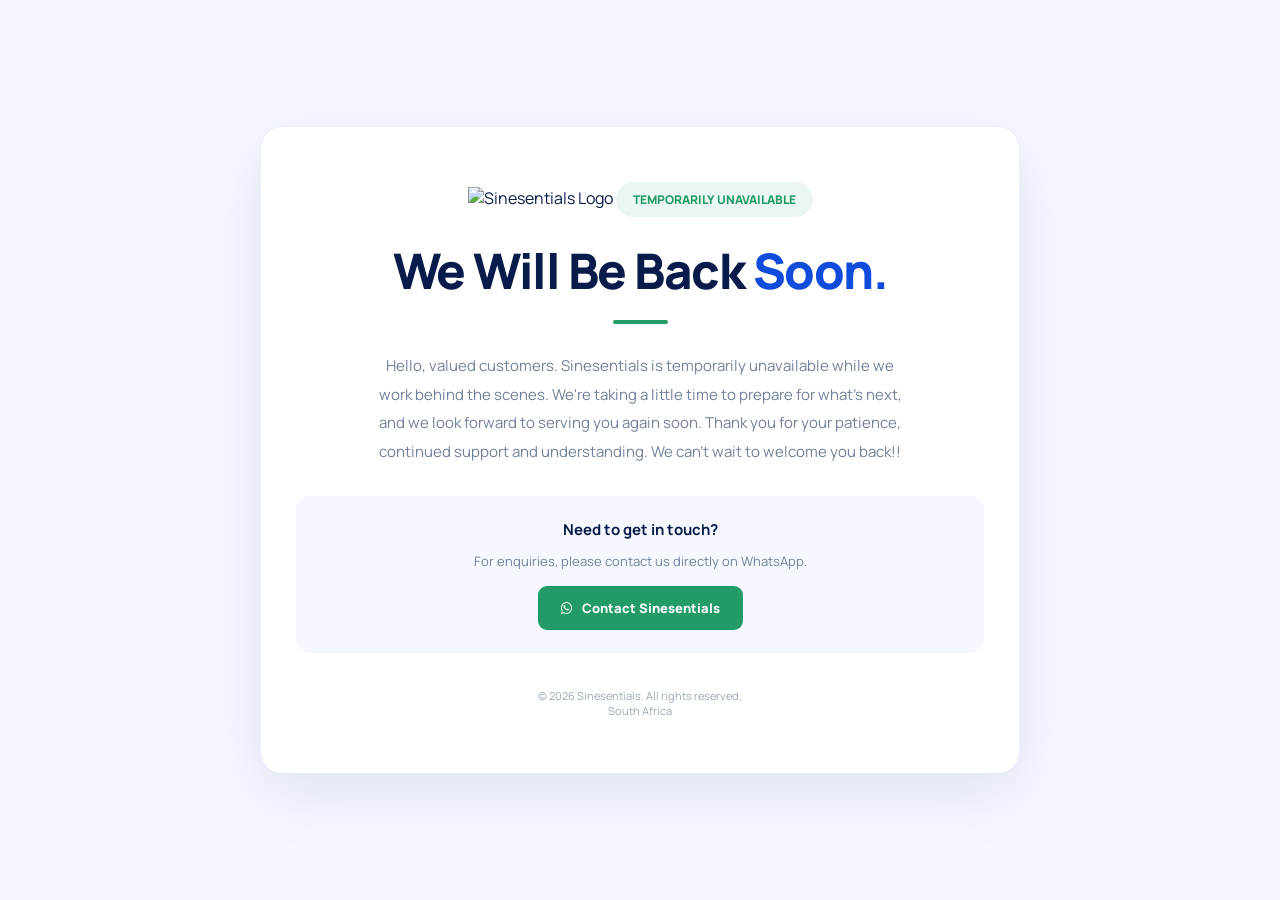
==== commit f3fc8c2e: "Update index.html" ====
--- a/index.html
+++ b/index.html
@@ -4,7 +4,7 @@
 <head>
     <meta charset="UTF-8">
     <meta name="viewport" content="width=device-width, initial-scale=1.0">
-    <title>Sinesentials | We'll Be Back Soon</title>
+    <title>Sinesentials | We Will Be Back Soon</title>
 
     <link rel="stylesheet" href="https://fonts.googleapis.com/css2?family=Manrope:wght@400;500;600;700;800&display=swap">
     <link rel="stylesheet" href="https://cdnjs.cloudflare.com/ajax/libs/font-awesome/6.5.0/css/all.min.css">
@@ -154,28 +154,27 @@
 
     <main class="page">
 
-        <img src="logo.jpeg" alt="Sinesentials Logo" class="logo">
+        <img src="logo.png" alt="Sinesentials Logo" class="logo">
 
         <div class="status">
-            <span class="status-dot"></span>
             TEMPORARILY UNAVAILABLE
         </div>
 
         <h1>
-            We'll Be Back <span>Soon.</span>
+            We Will Be Back <span>Soon.</span>
         </h1>
 
         <div class="divider"></div>
 
         <p class="message">
-            Hello, valued customers!
+            Hello, valued customers.
 
             Sinesentials is temporarily unavailable while we work behind
             the scenes. We're taking a little time to prepare for what's
             next, and we look forward to serving you again soon.
 
             Thank you for your patience, continued support and understanding.
-            We can't wait to welcome you back!
+            We can't wait to welcome you back!!
         </p>
 
         <div class="contact">
@@ -193,7 +192,7 @@
 
         <div class="footer">
             © 2026 Sinesentials. All rights reserved.<br>
-            Potchefstroom, South Africa
+            South Africa
         </div>
 
     </main>
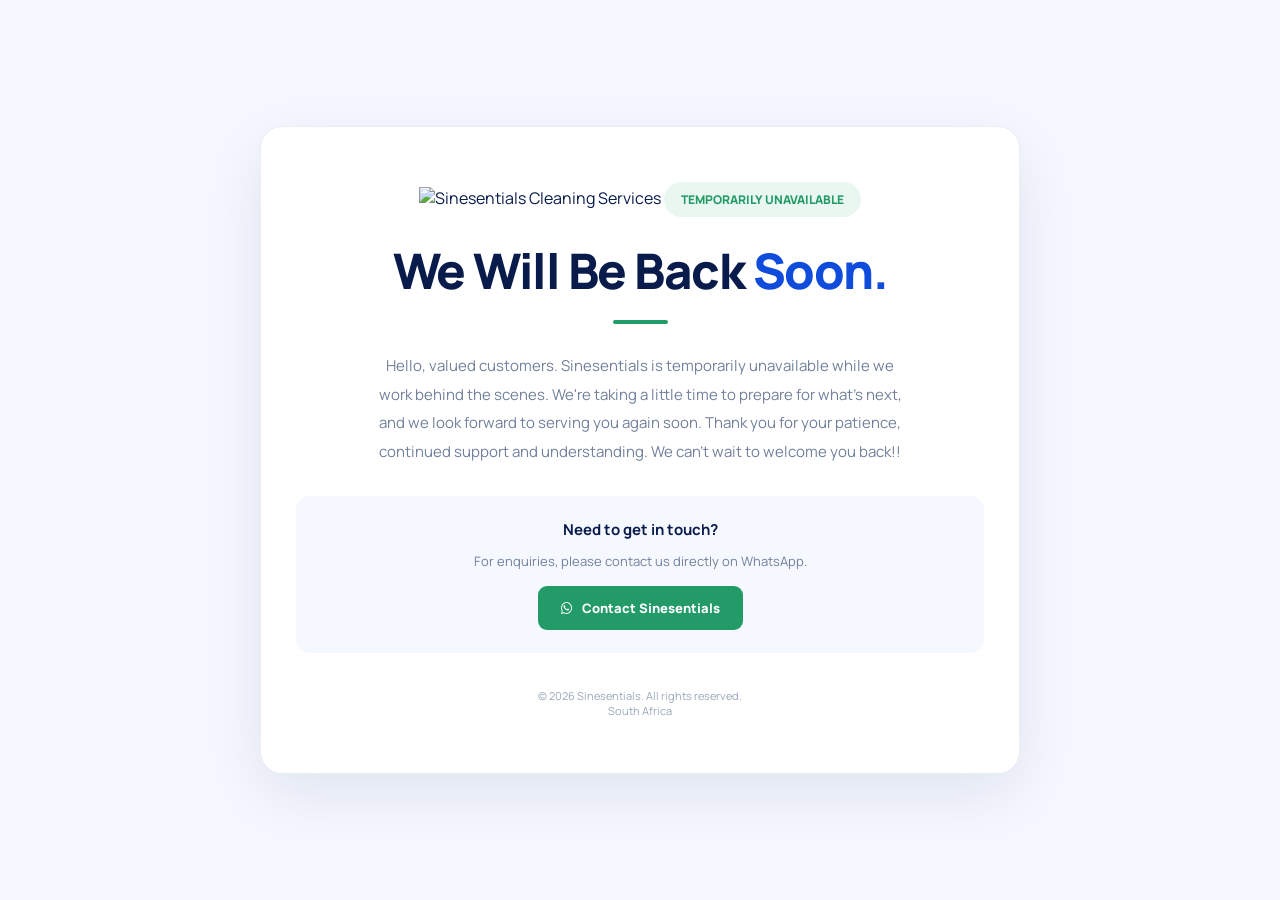
==== commit d6c401fe: "Update index.html" ====
--- a/index.html
+++ b/index.html
@@ -154,7 +154,7 @@
 
     <main class="page">
 
-        <img src="logo.png" alt="Sinesentials Logo" class="logo">
+        <img src="logo.png" alt="Sinesentials Cleaning Services" class="logo">
 
         <div class="status">
             TEMPORARILY UNAVAILABLE
